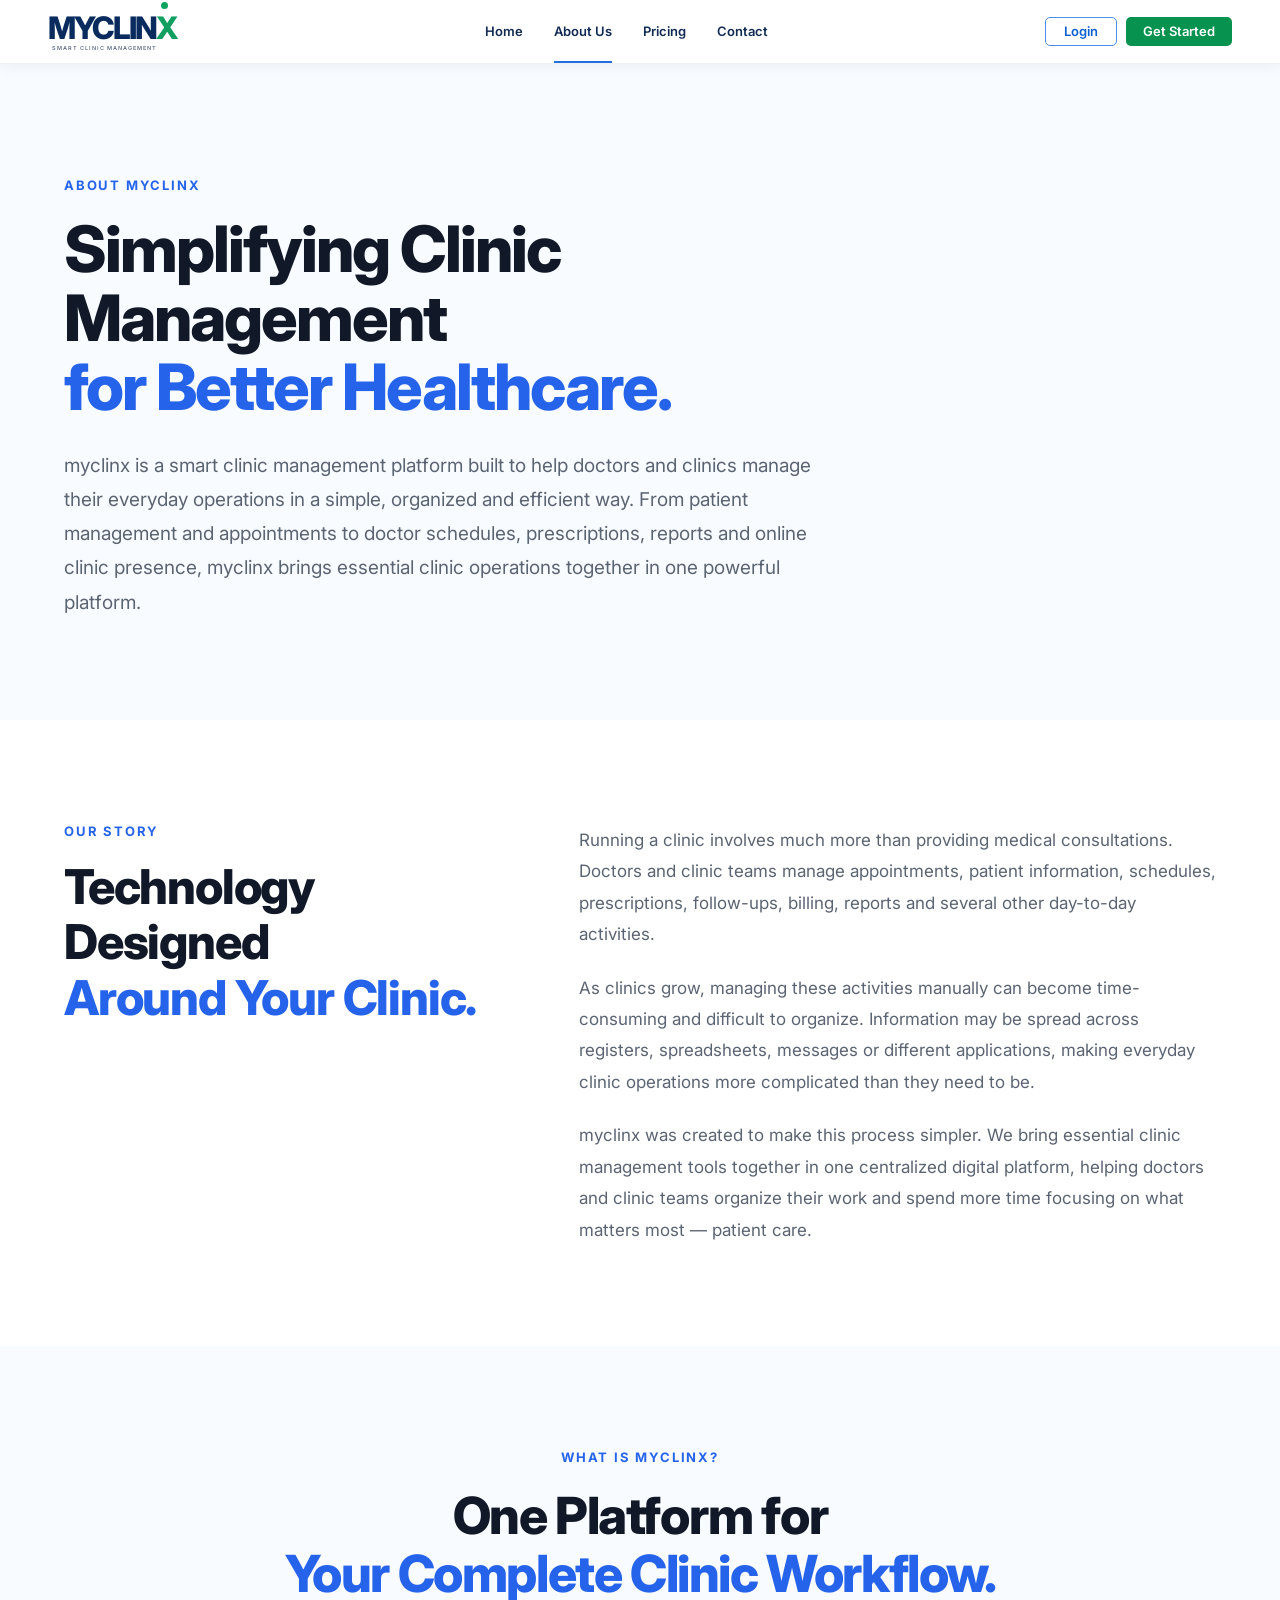
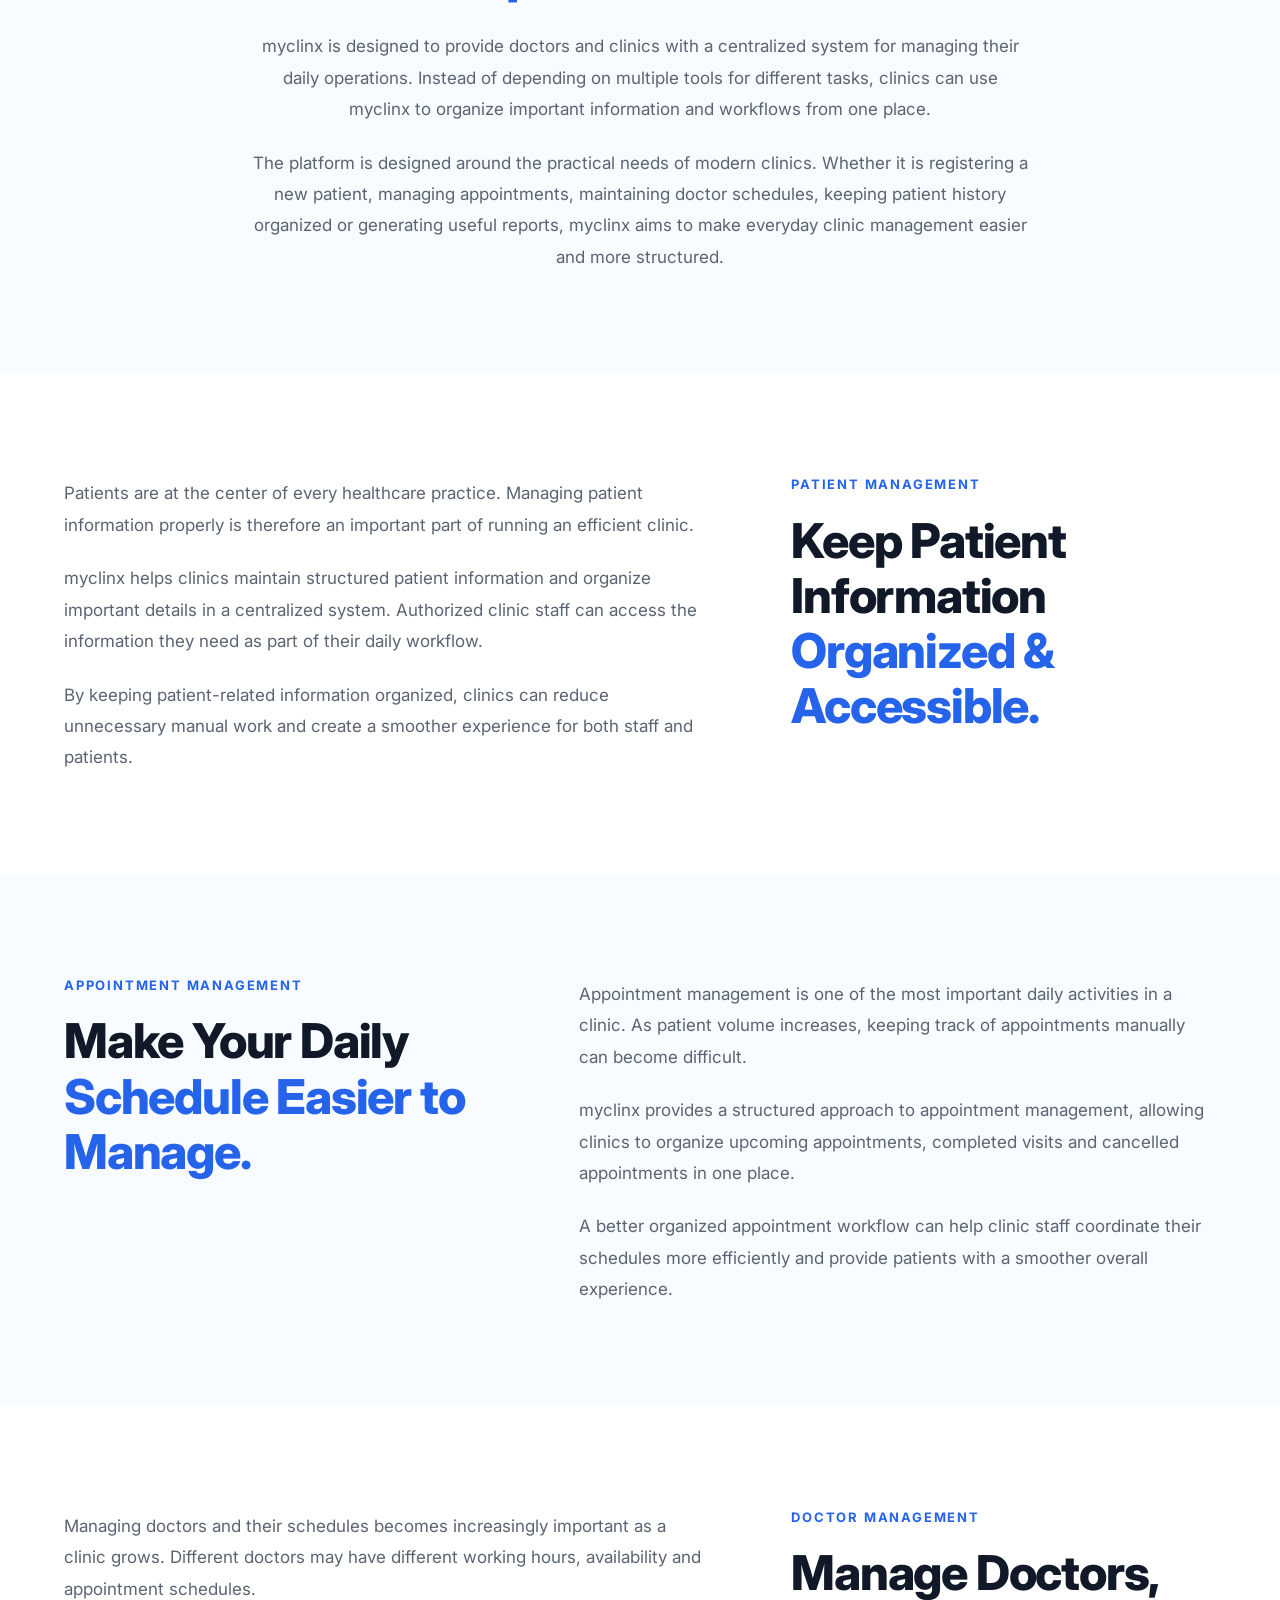
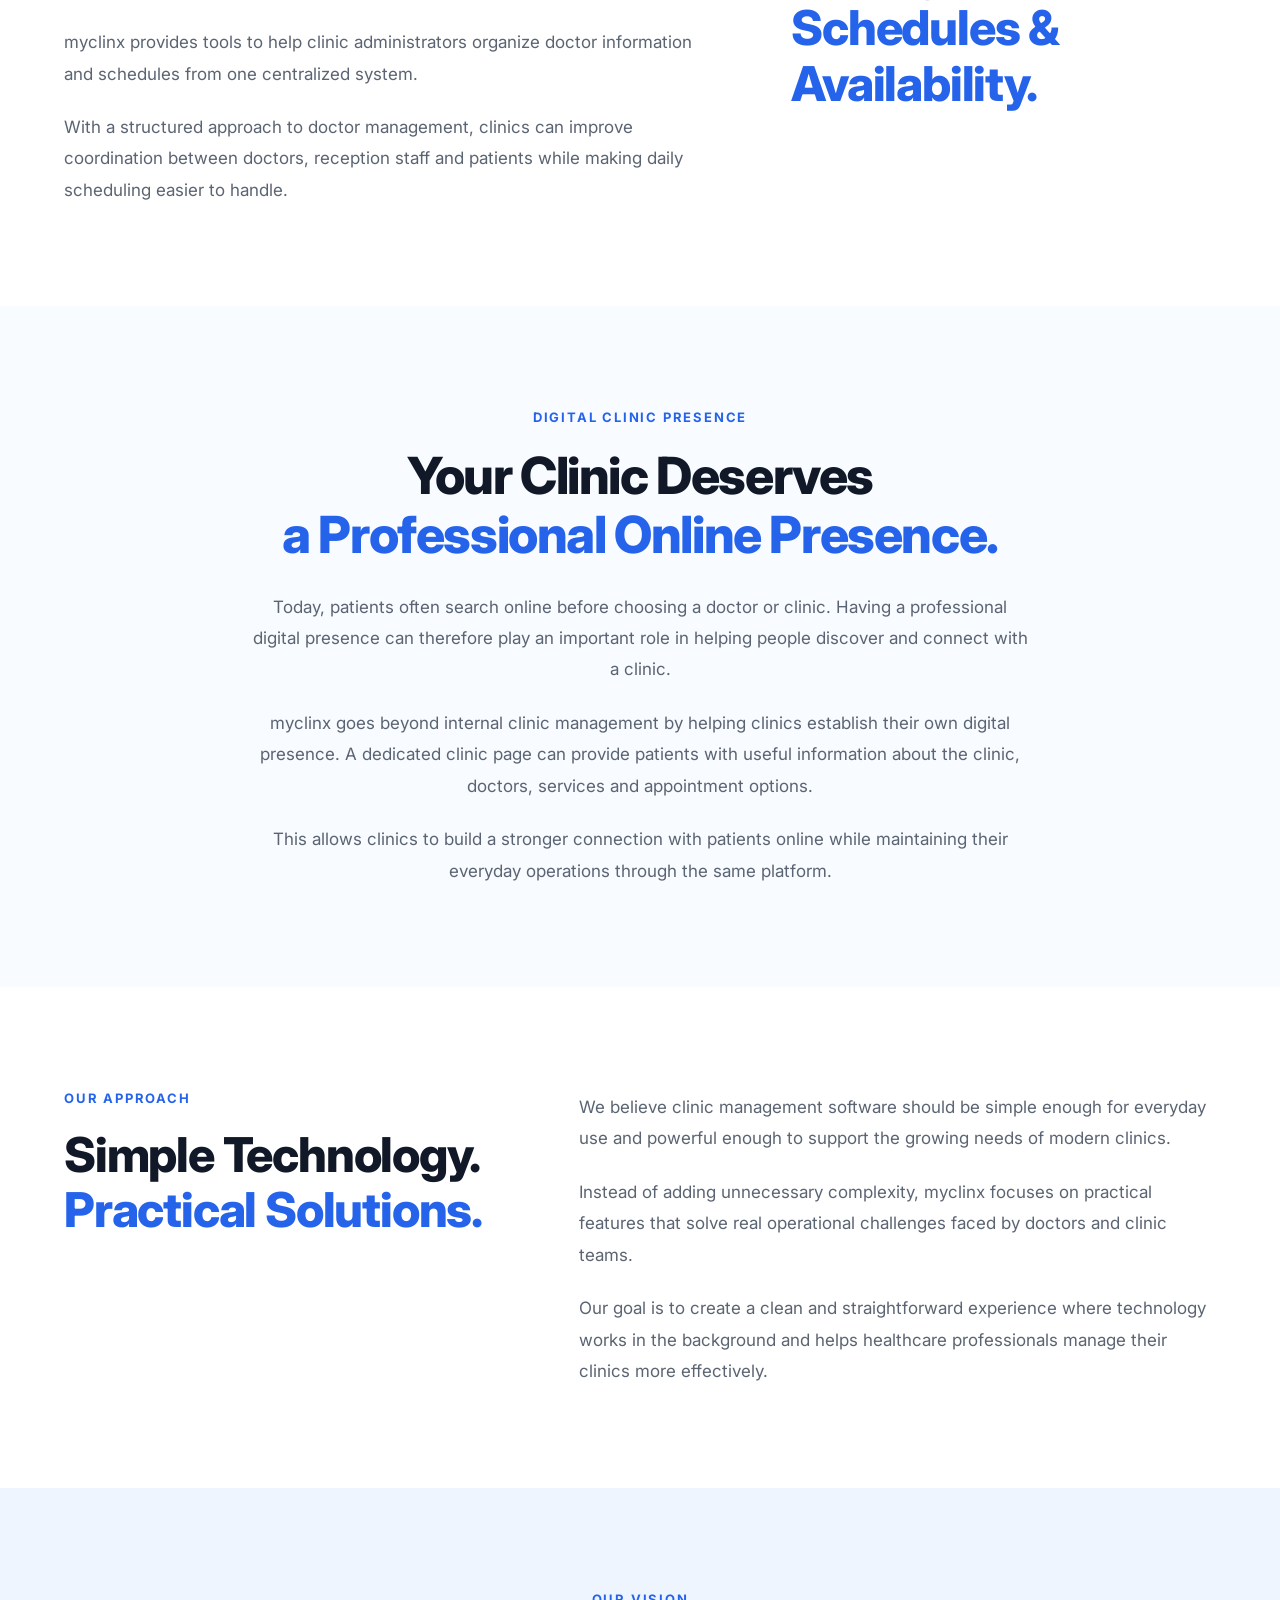
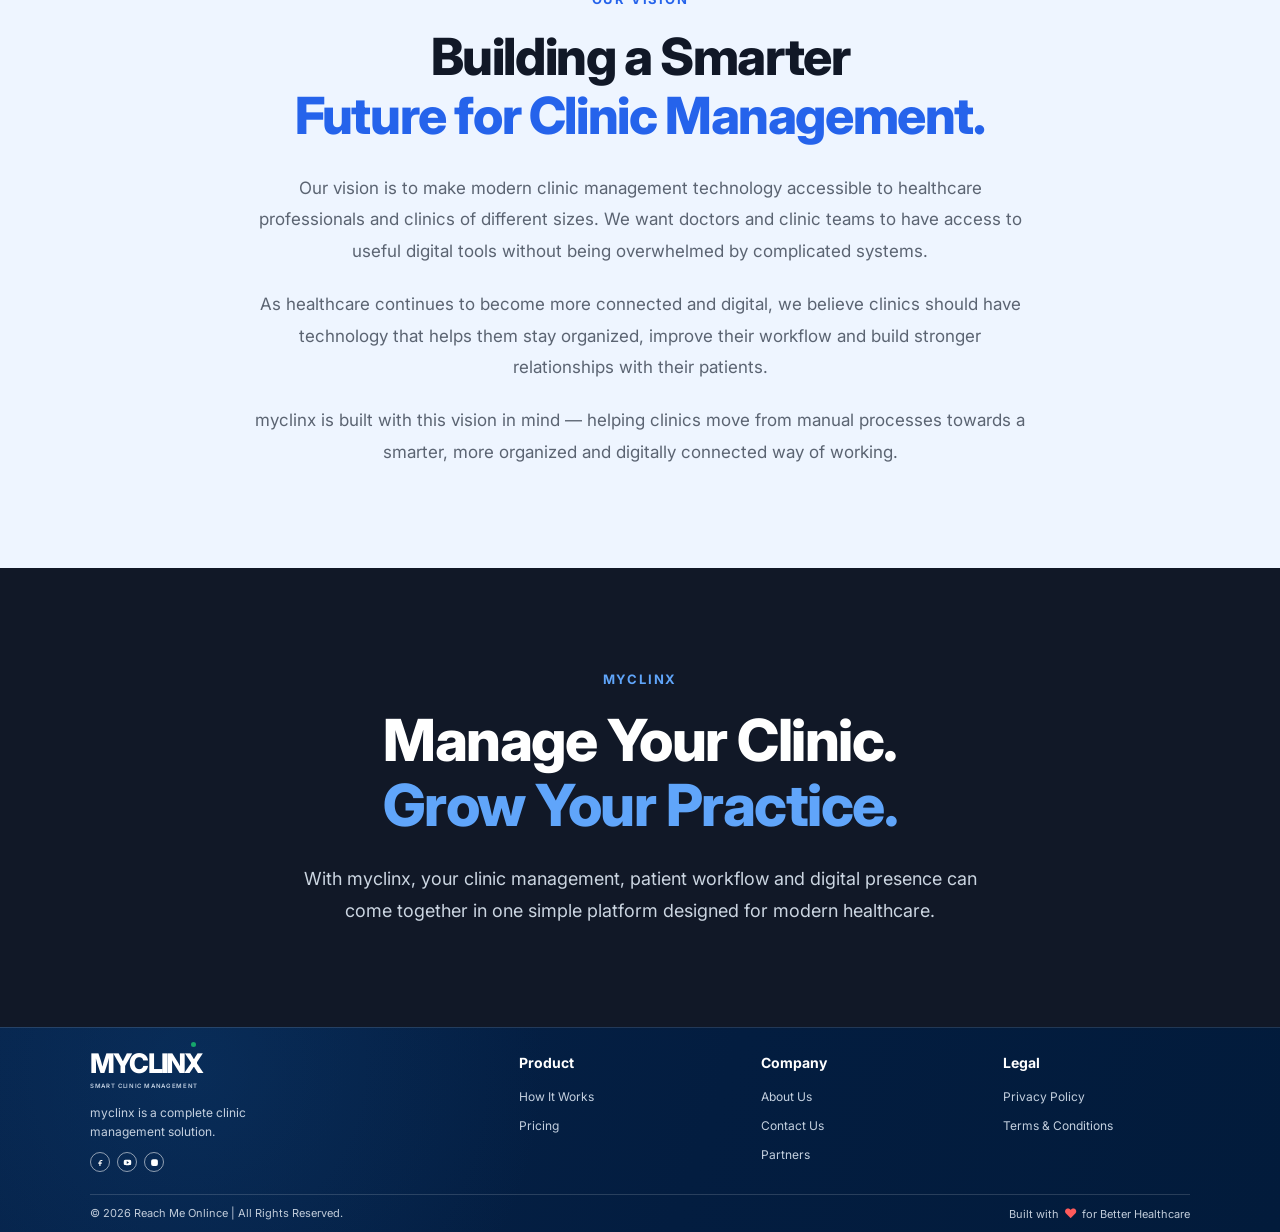
==== about.html @ 566465ab "Add files via upload" ====
<!DOCTYPE html>
<html lang="en">
<head>
  <meta charset="UTF-8">
  <meta name="viewport" content="width=device-width, initial-scale=1.0">
  <title>
    About - Clinic Management Software for Doctors & Clinics | myclinx
  </title>



  <meta name="description"
  content="myclinx is a smart clinic management software for doctors and clinics. Manage patients, appointments, doctors, prescriptions, billing, reports and daily clinic operations in one powerful platform.">

  <link rel="canonical" href="https://myclinx.in/">

  <meta name="robots" content="index, follow, max-image-preview:large">
  <link rel="preconnect" href="https://fonts.googleapis.com">
  <link rel="preconnect" href="https://fonts.gstatic.com" crossorigin>
  <link href="https://fonts.googleapis.com/css2?family=Inter:wght@400;500;600;700;800&display=swap" rel="stylesheet">
  <link rel="stylesheet" href="style.css">
</head>
<body>

<header class="myclinx-header">
  <div class="myclinx-container myclinx-nav">
    <a class="myclinx-logo" href="#">
      <div class="myclinx-logo-word">MYCLIN<span>X</span></div>
      <div class="myclinx-logo-sub">SMART CLINIC MANAGEMENT</div>
    </a>

    <button class="myclinx-menu" id="myclinxMenu" aria-label="Open menu">
      <span></span><span></span><span></span>
    </button>

    <nav class="myclinx-navigation" id="myclinxNavigation">
      <a href="index.html">Home</a>
      <a href="about.html" class="active">About Us</a>
      <a href="price.html">Pricing</a>
      <a href="contact.html">Contact</a>
    </nav>

    <div class="myclinx-nav-actions">
      <a class="myclinx-login" href="#">Login</a>
      <a class="myclinx-start" href="#">Get Started</a>
    </div>
  </div>
</header>

<main>

    <!-- =========================================
         ABOUT HERO
    ========================================= -->

    <section class="myclinx-about-hero">

        <div class="myclinx-about-container">

            <div class="myclinx-about-hero-content">

                <span class="myclinx-about-eyebrow">
                    ABOUT MYCLINX
                </span>

                <h1 class="myclinx-about-title">
                    Simplifying Clinic Management
                    <span>for Better Healthcare.</span>
                </h1>

                <p class="myclinx-about-lead">
                    myclinx is a smart clinic management platform built
                    to help doctors and clinics manage their everyday
                    operations in a simple, organized and efficient way.
                    From patient management and appointments to doctor
                    schedules, prescriptions, reports and online clinic
                    presence, myclinx brings essential clinic operations
                    together in one powerful platform.
                </p>

            </div>

        </div>

    </section>


    <!-- =========================================
         INTRODUCTION
    ========================================= -->

    <section class="myclinx-about-section">

        <div class="myclinx-about-container">

            <div class="myclinx-about-grid">

                <div class="myclinx-about-heading">

                    <span class="myclinx-about-eyebrow">
                        OUR STORY
                    </span>

                    <h2>
                        Technology Designed
                        <span>Around Your Clinic.</span>
                    </h2>

                </div>

                <div class="myclinx-about-content">

                    <p>
                        Running a clinic involves much more than providing
                        medical consultations. Doctors and clinic teams
                        manage appointments, patient information, schedules,
                        prescriptions, follow-ups, billing, reports and
                        several other day-to-day activities.
                    </p>

                    <p>
                        As clinics grow, managing these activities manually
                        can become time-consuming and difficult to organize.
                        Information may be spread across registers,
                        spreadsheets, messages or different applications,
                        making everyday clinic operations more complicated
                        than they need to be.
                    </p>

                    <p>
                        myclinx was created to make this process simpler.
                        We bring essential clinic management tools together
                        in one centralized digital platform, helping doctors
                        and clinic teams organize their work and spend more
                        time focusing on what matters most — patient care.
                    </p>

                </div>

            </div>

        </div>

    </section>


    <!-- =========================================
         WHAT IS MYCLINX
    ========================================= -->

    <section class="myclinx-about-section myclinx-about-light">

        <div class="myclinx-about-container">

            <div class="myclinx-about-centered">

                <span class="myclinx-about-eyebrow">
                    WHAT IS MYCLINX?
                </span>

                <h2>
                    One Platform for
                    <span>Your Complete Clinic Workflow.</span>
                </h2>

                <p>
                    myclinx is designed to provide doctors and clinics
                    with a centralized system for managing their daily
                    operations. Instead of depending on multiple tools
                    for different tasks, clinics can use myclinx to
                    organize important information and workflows from
                    one place.
                </p>

                <p>
                    The platform is designed around the practical needs
                    of modern clinics. Whether it is registering a new
                    patient, managing appointments, maintaining doctor
                    schedules, keeping patient history organized or
                    generating useful reports, myclinx aims to make
                    everyday clinic management easier and more structured.
                </p>

            </div>

        </div>

    </section>


    <!-- =========================================
         PATIENT MANAGEMENT
    ========================================= -->

    <section class="myclinx-about-section">

        <div class="myclinx-about-container">

            <div class="myclinx-about-grid myclinx-about-reverse">

                <div class="myclinx-about-heading">

                    <span class="myclinx-about-eyebrow">
                        PATIENT MANAGEMENT
                    </span>

                    <h2>
                        Keep Patient Information
                        <span>Organized &amp; Accessible.</span>
                    </h2>

                </div>

                <div class="myclinx-about-content">

                    <p>
                        Patients are at the center of every healthcare
                        practice. Managing patient information properly
                        is therefore an important part of running an
                        efficient clinic.
                    </p>

                    <p>
                        myclinx helps clinics maintain structured patient
                        information and organize important details in a
                        centralized system. Authorized clinic staff can
                        access the information they need as part of their
                        daily workflow.
                    </p>

                    <p>
                        By keeping patient-related information organized,
                        clinics can reduce unnecessary manual work and
                        create a smoother experience for both staff and
                        patients.
                    </p>

                </div>

            </div>

        </div>

    </section>


    <!-- =========================================
         APPOINTMENTS
    ========================================= -->

    <section class="myclinx-about-section myclinx-about-light">

        <div class="myclinx-about-container">

            <div class="myclinx-about-grid">

                <div class="myclinx-about-heading">

                    <span class="myclinx-about-eyebrow">
                        APPOINTMENT MANAGEMENT
                    </span>

                    <h2>
                        Make Your Daily
                        <span>Schedule Easier to Manage.</span>
                    </h2>

                </div>

                <div class="myclinx-about-content">

                    <p>
                        Appointment management is one of the most important
                        daily activities in a clinic. As patient volume
                        increases, keeping track of appointments manually
                        can become difficult.
                    </p>

                    <p>
                        myclinx provides a structured approach to appointment
                        management, allowing clinics to organize upcoming
                        appointments, completed visits and cancelled
                        appointments in one place.
                    </p>

                    <p>
                        A better organized appointment workflow can help
                        clinic staff coordinate their schedules more
                        efficiently and provide patients with a smoother
                        overall experience.
                    </p>

                </div>

            </div>

        </div>

    </section>


    <!-- =========================================
         DOCTOR MANAGEMENT
    ========================================= -->

    <section class="myclinx-about-section">

        <div class="myclinx-about-container">

            <div class="myclinx-about-grid myclinx-about-reverse">

                <div class="myclinx-about-heading">

                    <span class="myclinx-about-eyebrow">
                        DOCTOR MANAGEMENT
                    </span>

                    <h2>
                        Manage Doctors,
                        <span>Schedules &amp; Availability.</span>
                    </h2>

                </div>

                <div class="myclinx-about-content">

                    <p>
                        Managing doctors and their schedules becomes
                        increasingly important as a clinic grows. Different
                        doctors may have different working hours,
                        availability and appointment schedules.
                    </p>

                    <p>
                        myclinx provides tools to help clinic administrators
                        organize doctor information and schedules from one
                        centralized system.
                    </p>

                    <p>
                        With a structured approach to doctor management,
                        clinics can improve coordination between doctors,
                        reception staff and patients while making daily
                        scheduling easier to handle.
                    </p>

                </div>

            </div>

        </div>

    </section>


    <!-- =========================================
         DIGITAL PRESENCE
    ========================================= -->

    <section class="myclinx-about-section myclinx-about-light">

        <div class="myclinx-about-container">

            <div class="myclinx-about-centered">

                <span class="myclinx-about-eyebrow">
                    DIGITAL CLINIC PRESENCE
                </span>

                <h2>
                    Your Clinic Deserves
                    <span>a Professional Online Presence.</span>
                </h2>

                <p>
                    Today, patients often search online before choosing
                    a doctor or clinic. Having a professional digital
                    presence can therefore play an important role in
                    helping people discover and connect with a clinic.
                </p>

                <p>
                    myclinx goes beyond internal clinic management by
                    helping clinics establish their own digital presence.
                    A dedicated clinic page can provide patients with
                    useful information about the clinic, doctors,
                    services and appointment options.
                </p>

                <p>
                    This allows clinics to build a stronger connection
                    with patients online while maintaining their
                    everyday operations through the same platform.
                </p>

            </div>

        </div>

    </section>


    <!-- =========================================
         OUR APPROACH
    ========================================= -->

    <section class="myclinx-about-section">

        <div class="myclinx-about-container">

            <div class="myclinx-about-grid">

                <div class="myclinx-about-heading">

                    <span class="myclinx-about-eyebrow">
                        OUR APPROACH
                    </span>

                    <h2>
                        Simple Technology.
                        <span>Practical Solutions.</span>
                    </h2>

                </div>

                <div class="myclinx-about-content">

                    <p>
                        We believe clinic management software should be
                        simple enough for everyday use and powerful enough
                        to support the growing needs of modern clinics.
                    </p>

                    <p>
                        Instead of adding unnecessary complexity, myclinx
                        focuses on practical features that solve real
                        operational challenges faced by doctors and clinic
                        teams.
                    </p>

                    <p>
                        Our goal is to create a clean and straightforward
                        experience where technology works in the background
                        and helps healthcare professionals manage their
                        clinics more effectively.
                    </p>

                </div>

            </div>

        </div>

    </section>


    <!-- =========================================
         OUR VISION
    ========================================= -->

    <section class="myclinx-about-section myclinx-about-vision">

        <div class="myclinx-about-container">

            <div class="myclinx-about-centered">

                <span class="myclinx-about-eyebrow">
                    OUR VISION
                </span>

                <h2>
                    Building a Smarter
                    <span>Future for Clinic Management.</span>
                </h2>

                <p>
                    Our vision is to make modern clinic management
                    technology accessible to healthcare professionals
                    and clinics of different sizes. We want doctors
                    and clinic teams to have access to useful digital
                    tools without being overwhelmed by complicated
                    systems.
                </p>

                <p>
                    As healthcare continues to become more connected
                    and digital, we believe clinics should have technology
                    that helps them stay organized, improve their workflow
                    and build stronger relationships with their patients.
                </p>

                <p>
                    myclinx is built with this vision in mind — helping
                    clinics move from manual processes towards a smarter,
                    more organized and digitally connected way of working.
                </p>

            </div>

        </div>

    </section>


    <!-- =========================================
         FINAL CTA
    ========================================= -->

    <section class="myclinx-about-cta">

        <div class="myclinx-about-container">

            <div class="myclinx-about-cta-content">

                <span class="myclinx-about-eyebrow">
                    MYCLINX
                </span>

                <h2>
                    Manage Your Clinic.
                    <span>Grow Your Practice.</span>
                </h2>

                <p>
                    With myclinx, your clinic management, patient workflow
                    and digital presence can come together in one simple
                    platform designed for modern healthcare.
                </p>

            </div>

        </div>

    </section>



<!-- footer section start -->

<!-- =========================================
     myclinx FOOTER
========================================= -->

<footer class="myclinx-footer">

    <div class="myclinx-footer-container">

        <!-- TOP FOOTER -->
        <div class="myclinx-footer-top">

            <!-- BRAND -->
            <div class="myclinx-footer-brand">

                <a href="#" class="myclinx-footer-logo">
                    <span class="myclinx-logo-main">
                        MYCLIN<span>X</span>
                    </span>
                    <small>SMART CLINIC MANAGEMENT</small>
                </a>

                <p>
                    myclinx is a complete clinic management
                    solution.
                </p>

                <!-- SOCIAL -->
                <div class="myclinx-social">

                    <a href="#" aria-label="Facebook">
                        <svg viewBox="0 0 24 24">
                            <path d="M14 8h3V5h-3c-3 0-5 2-5 5v2H6v3h3v6h3v-6h3l1-3h-4v-2c0-1 .5-2 2-2Z"/>
                        </svg>
                    </a>

                  

                   
                    <a href="#" aria-label="YouTube">
                        <svg viewBox="0 0 24 24">
                            <path d="M21.58 7.19a2.74 2.74 0 0 0-1.93-1.94C17.95 4.8 12 4.8 12 4.8s-5.95 0-7.65.45a2.74 2.74 0 0 0-1.93 1.94C2 8.9 2 12 2 12s0 3.1.42 4.81a2.74 2.74 0 0 0 1.93 1.94c1.7.45 7.65.45 7.65.45s5.95 0 7.65-.45a2.74 2.74 0 0 0 1.93-1.94C22 15.1 22 12 22 12s0-3.1-.42-4.81ZM10 15.8V8.2l6 3.8-6 3.8Z"/>
                        </svg>
                    </a>

                    <a href="#" aria-label="Instagram">
                        <svg viewBox="0 0 24 24">
                            <rect x="3" y="3" width="18" height="18" rx="5"/>
                            <circle cx="12" cy="12" r="4"/>
                            <circle cx="17.5" cy="6.5" r="1"/>
                        </svg>
                    </a>

                </div>

            </div>


            <!-- PRODUCT -->
            <div class="myclinx-footer-column">

                <h3>Product</h3>

                <ul>
                    <li>
                        <a href="#how-it-works">How It Works</a>
                    </li>


                    <li>
                        <a href="#pricing">Pricing</a>
                    </li>

                    
                </ul>

            </div>


            <!-- COMPANY -->
            <div class="myclinx-footer-column">

                <h3>Company</h3>

                <ul>
                    <li>
                        <a href="#">About Us</a>
                    </li>

                    <li>
                        <a href="#">Contact Us</a>
                    </li>

                    <li>
                        <a href="#">Partners</a>
                    </li>
                </ul>

            </div>


            <!-- LEGAL -->
            <div class="myclinx-footer-column">

                <h3>Legal</h3>

                <ul>
                    <li>
                        <a href="#">Privacy Policy</a>
                    </li>

                    <li>
                        <a href="#">Terms &amp; Conditions</a>
                    </li>
                </ul>

            </div>

        </div>


        <!-- BOTTOM FOOTER -->
        <div class="myclinx-footer-bottom">

            <p>
                © <span id="myclinxYear"></span> Reach Me Onlince | All Rights Reserved.
            </p>

            <p class="myclinx-made-with">
                Built with
                <span>♥</span>
                for Better Healthcare
            </p>

        </div>

    </div>

</footer>

<!-- footer section end -->
</main>

<script src="script.js"></script>
</body>
</html>
---- style.css ----
*{
    margin:0;
    padding:0;
    box-sizing:border-box
}
 :root{
    --navy:#092552;
    --blue:#0c63df;
    --green:#0b9c58;
    --text:#0b2854;
    --muted:#687792;
    --border:#e8edf4
}
 html{
    scroll-behavior:smooth
}
 body{
    font-family:Inter,Arial,sans-serif;
    color:var(--text);
    background:#fff;
    overflow-x:hidden
}
 a{
    text-decoration:none;
    color:inherit
}
 button{
    font:inherit
}
 .myclinx-container{
    width:min(1340px,calc(100% - 96px));
    margin:auto
}
/* Header */
.myclinx-header {
    height: 64px;
    border-bottom: 1px solid #edf1f6;
    background: rgba(255, 255, 255, 0.97);

    position: fixed;
    top: 0;
    left: 0;
    width: 100%;

    z-index: 9999;

    box-shadow: 0 2px 15px rgba(9, 38, 83, 0.06);

    backdrop-filter: blur(10px);
}

 .myclinx-nav{
    height:100%;
    display:flex;
    align-items:center
}
 .myclinx-logo{
    width:160px;
    line-height:1
}
 .myclinx-logo-word{
    font-size:31px;
    font-weight:800;
    letter-spacing:-2px;
    color:#092b5e
}
 .myclinx-logo-word span{
    color:#109f60;
    position:relative
}
 .myclinx-logo-word span:before{
    content:"";
    position:absolute;
    width:7px;
    height:7px;
    border-radius:50%;
    background:#10a360;
    top:-7px;
    left:5px
}
 .myclinx-logo-sub{
    font-size:5.5px;
    letter-spacing:1px;
    font-weight:600;
    margin:3px 0 0 4px;
    color:#65728a
}
 .myclinx-navigation{
    display:flex;
    align-items:center;
    justify-content:center;
    gap:31px;
    flex:1;
    height:100%
}
 .myclinx-navigation a{
    font-size:13px;
    font-weight:600;
    color:#112b52;
    height:100%;
    display:flex;
    align-items:center;
    position:relative
}
 .myclinx-navigation a.active:after{
    content:"";
    position:absolute;
    left:0;
    right:0;
    bottom:0;
    height:2px;
    background:#246fe0
}
 .myclinx-nav-actions{
    display:flex;
    align-items:center;
    gap:9px
}
 .myclinx-login,.myclinx-start{
    height:29px;
    padding:0 18px;
    border-radius:5px;
    display:flex;
    align-items:center;
    justify-content:center;
    font-size:13px;
    font-weight:600
}
 .myclinx-login{
    border:1px solid #4a8ee8;
    color:#0c5fcf;
    background:#fff
}
 .myclinx-start{
    background:#07934f;
    color:#fff;
    padding:0 17px
}
 .myclinx-menu{
    display:none
}




/*hero section new main*/
/* =========================================================
   myclinx HERO MAIN
========================================================= */

.myclinx-heromain {
    width: 100%;
    padding: 35px 0 28px;

    background:
        radial-gradient(
            circle at 67% 45%,
            rgba(225, 239, 255, .75),
            transparent 34%
        ),
        radial-gradient(
            circle at 92% 50%,
            rgba(215, 247, 233, .8),
            transparent 30%
        ),
        linear-gradient(
            135deg,
            #fbfdff 0%,
            #ffffff 60%,
            #f8fffb 100%
        );

    overflow: hidden;
}


/* =========================================================
   CONTAINER
========================================================= */

.myclinx-heromain-container {
    width: min(1180px, calc(100% - 70px));

    min-height: 570px;

    margin: 0 auto;

    display: grid;

    grid-template-columns: 42% 58%;

    align-items: center;
}


/* =========================================================
   LEFT CONTENT
========================================================= */

.myclinx-heromain-content {
    position: relative;
    z-index: 5;

    padding: 20px 0 20px 5px;
}


/* Badge */

.myclinx-heromain-badge {
    width: fit-content;

    display: flex;
    align-items: center;

    gap: 7px;

    padding: 6px 11px;

    border-radius: 30px;

    background: rgba(255,255,255,.8);

    color: #183758;

    font-size: 11px;
    font-weight: 600;

    box-shadow:
        0 4px 15px rgba(20,55,90,.05);
}

.myclinx-heromain-badge-icon {
    width: 19px;
    height: 19px;

    display: grid;
    place-items: center;

    border-radius: 50%;

    background: #e3f7ed;

    color: #079755;

    font-size: 11px;
}


/* Heading */

.myclinx-heromain-title {
    max-width: 560px;

    margin: 20px 0 0;

    color: #092653;

    font-size: clamp(38px, 4vw, 55px);

    line-height: 1.08;

    letter-spacing: -2px;

    font-weight: 800;
}

.myclinx-heromain-title strong {
    display: inline-block;

    color: #079957;

    position: relative;
}

.myclinx-heromain-title strong::after {
    content: "";

    position: absolute;

    left: 0;
    right: 28%;

    bottom: -8px;

    height: 4px;

    border-radius: 50%;

    background: #0a9e5b;

    transform: rotate(-2deg);
}


/* Description */

.myclinx-heromain-description {
    max-width: 470px;

    margin: 22px 0 0;

    color: #5d708b;

    font-size: 15px;

    line-height: 1.65;
}

.myclinx-heromain-description b {
    color: #233b5d;
}


/* =========================================================
   FEATURES
========================================================= */

.myclinx-heromain-features {
    max-width: 475px;

    display: grid;

    gap: 9px;

    margin-top: 20px;
}

.myclinx-heromain-feature {

    display: flex;

    align-items: center;

    gap: 14px;

    padding: 11px 14px;

    border-radius: 11px;

    background: rgba(255,255,255,.85);

    border: 1px solid rgba(225,233,242,.75);

    box-shadow:
        0 6px 18px rgba(25,65,105,.045);
}

.myclinx-heromain-feature-icon {

    width: 43px;
    height: 43px;

    min-width: 43px;

    display: grid;
    place-items: center;

    border-radius: 9px;

    color: #fff;

    font-size: 24px;
    font-weight: 500;
}

.myclinx-heromain-feature-icon.blue {
    background: #0870ed;
}

.myclinx-heromain-feature-icon.green {
    background: #079b59;
}

.myclinx-heromain-feature h3 {

    margin: 0;

    color: #102d55;

    font-size: 14px;

    line-height: 1.25;
}

.myclinx-heromain-feature p {

    max-width: 320px;

    margin: 4px 0 0;

    color: #687992;

    font-size: 11px;

    line-height: 1.45;
}


/* =========================================================
   ACTIONS
========================================================= */

.myclinx-heromain-actions {

    display: flex;

    gap: 12px;

    margin-top: 22px;
}

.myclinx-heromain-btn {

    height: 43px;

    padding: 0 22px;

    display: inline-flex;

    align-items: center;
    justify-content: center;

    gap: 13px;

    border-radius: 7px;

    font-size: 13px;

    font-weight: 700;

    text-decoration: none;

    transition: .25s ease;
}

.myclinx-heromain-btn.primary {

    background: #0969e6;

    color: #fff;

    box-shadow:
        0 8px 20px rgba(9,105,230,.20);
}

.myclinx-heromain-btn.secondary {

    background: #fff;

    color: #0969e6;

    border: 1px solid #7daeff;
}

.myclinx-heromain-btn:hover {

    transform: translateY(-2px);
}

.myclinx-heromain-btn.primary:hover {
    background: #075bc9;
}

.myclinx-heromain-btn.secondary:hover {
    background: #f3f8ff;
}

.myclinx-heromain-btn span {
    font-size: 18px;
}

.myclinx-heromain-btn .play {
    font-size: 18px;
}


/* =========================================================
   TRUST
========================================================= */

.myclinx-heromain-trust {

    display: flex;

    align-items: center;

    gap: 11px;

    margin-top: 18px;
}

.myclinx-heromain-avatars {

    display: flex;
}

.myclinx-heromain-avatars span {

    width: 28px;
    height: 28px;

    display: grid;
    place-items: center;

    margin-left: -4px;

    border: 2px solid #fff;

    border-radius: 50%;

    background: #dceaff;

    color: #315780;

    font-size: 7px;
    font-weight: 700;
}

.myclinx-heromain-avatars span:nth-child(2) {
    background: #dcefe7;
}

.myclinx-heromain-avatars span:nth-child(3) {
    background: #f8e4d5;
}

.myclinx-heromain-trust p {

    margin: 0;

    color: #667890;

    font-size: 10px;
}

.myclinx-heromain-trust b {
    color: #079755;
}


/* =========================================================
   VISUAL
========================================================= */

.myclinx-heromain-visual {

    min-width: 0;

    height: 550px;

    position: relative;

    display: flex;

    align-items: center;

    justify-content: center;
}


/* Glow */

.myclinx-heromain-glow {

    position: absolute;

    width: 470px;
    height: 470px;

    border-radius: 50%;

    background:
        radial-gradient(
            circle,
            rgba(219,236,255,.95),
            rgba(231,247,238,.4) 55%,
            transparent 70%
        );
}


/* =========================================================
   DASHBOARD
========================================================= */

.myclinx-heromain-dashboard {

    position: absolute;

    left: 4%;

    top: 125px;

    width: 455px;
    height: 265px;

    display: grid;

    grid-template-columns: 68px 1fr;

    overflow: hidden;

    border-radius: 13px;

    background: #fff;

    border: 1px solid #e2e9f1;

    box-shadow:
        0 20px 45px rgba(16,55,95,.16);

    transform:
        rotate(-1deg);

    z-index: 3;
}


/* Dashboard sidebar */

.myclinx-heromain-dashboard-side {

    padding: 10px 6px;

    background:
        linear-gradient(
            180deg,
            #102f53,
            #071f3b
        );
}

.myclinx-heromain-dashboard-logo {

    margin: 0 4px 11px;

    color: #fff;

    font-size: 16px;

    font-weight: 800;
}

.myclinx-heromain-dashboard-menu {

    display: flex;

    flex-direction: column;

    gap: 3px;
}

.myclinx-heromain-dashboard-menu a {

    height: 21px;

    display: flex;

    align-items: center;

    gap: 4px;

    padding: 0 4px;

    border-radius: 3px;

    color: #bdc9d8;

    font-size: 5px;

    text-decoration: none;
}

.myclinx-heromain-dashboard-menu a.active {

    background: #0868e5;

    color: #fff;
}


/* Dashboard main */

.myclinx-heromain-dashboard-main {

    min-width: 0;

    padding: 8px;

    background: #fff;
}

.myclinx-heromain-dashboard-top {

    height: 24px;

    display: flex;

    align-items: center;

    justify-content: space-between;
}

.myclinx-heromain-dashboard-search {

    width: 150px;

    height: 17px;

    display: flex;

    align-items: center;

    padding: 0 7px;

    border-radius: 4px;

    background: #f0f4f8;

    color: #9aa7b8;

    font-size: 4px;
}

.myclinx-heromain-dashboard-user {

    display: flex;

    align-items: center;

    gap: 5px;

    color: #8492a5;

    font-size: 6px;
}

.myclinx-heromain-dashboard-user i {

    width: 17px;
    height: 17px;

    display: grid;
    place-items: center;

    border-radius: 50%;

    background: #e4effe;

    color: #166ce0;

    font-size: 5px;

    font-style: normal;
}


/* Stats */

.myclinx-heromain-dashboard-stats {

    display: grid;

    grid-template-columns: repeat(4,1fr);

    gap: 4px;

    margin-top: 7px;
}

.myclinx-heromain-dashboard-stats > div {

    padding: 6px;

    border: 1px solid #e8edf3;

    border-radius: 5px;
}

.myclinx-heromain-dashboard-stats small {

    display: block;

    color: #7d8ba0;

    font-size: 4px;
}

.myclinx-heromain-dashboard-stats strong {

    display: block;

    margin-top: 3px;

    color: #143158;

    font-size: 10px;
}

.myclinx-heromain-dashboard-stats em {

    display: block;

    margin-top: 3px;

    color: #11945a;

    font-size: 3.5px;

    font-style: normal;
}


/* Appointment */

.myclinx-heromain-dashboard-appointment {

    width: 61%;

    margin-top: 6px;

    border: 1px solid #e8edf3;

    border-radius: 5px;

    overflow: hidden;
}

.myclinx-heromain-panel-title {

    padding: 6px;

    color: #183455;

    font-size: 5px;

    font-weight: 700;
}

.myclinx-heromain-appointment-row {

    min-height: 26px;

    display: grid;

    grid-template-columns: 52px 1fr 1fr 47px;

    align-items: center;

    padding: 0 6px;

    border-top: 1px solid #f0f3f6;

    color: #8592a4;

    font-size: 3.5px;
}

.myclinx-heromain-appointment-row b {

    color: #243c5c;

    font-size: 4px;
}

.myclinx-heromain-appointment-row i {

    padding: 3px 4px;

    border-radius: 20px;

    background: #e4f7ed;

    color: #14945a;

    text-align: center;

    font-style: normal;
}

.myclinx-heromain-appointment-row i.waiting {

    background: #fff0d7;

    color: #d88816;
}


/* Chart */

.myclinx-heromain-dashboard-chart {

    position: absolute;

    right: 8px;

    bottom: 9px;

    width: 35%;

    height: 123px;

    border: 1px solid #e8edf3;

    border-radius: 5px;

    background: #fff;
}

.myclinx-heromain-dashboard-chart svg {

    width: 100%;

    height: 83px;

    padding: 4px 5px;
}


/* =========================================================
   DASHBOARD LABEL
========================================================= */

.myclinx-heromain-label {

    position: absolute;

    color: #0869e4;

    font-size: 14px;

    font-weight: 600;

    font-style: italic;

    z-index: 8;
}

.dashboard-label {

    left: 10%;

    top: 75px;

    transform: rotate(-4deg);
}

.dashboard-label b {

    display: block;

    margin-left: 60px;

    font-size: 28px;

    font-weight: 400;

    transform: rotate(-25deg);
}


/* =========================================================
   PHONE
========================================================= */

.myclinx-heromain-phone {

    position: absolute;

    right: 2%;

    top: 62px;

    width: 185px;

    height: 385px;

    padding: 7px;

    border-radius: 30px;

    background:
        linear-gradient(
            135deg,
            #d5d9df,
            #7d848c 48%,
            #e7e9eb
        );

    box-shadow:
        0 20px 45px rgba(30,60,90,.23);

    transform:
        rotate(4deg);

    z-index: 6;
}

.myclinx-heromain-phone::before {

    content: "";

    position: absolute;

    inset: 3px;

    border-radius: 27px;

    border: 2px solid #3b4148;

    pointer-events: none;
}

.myclinx-heromain-phone-notch {

    position: absolute;

    top: 11px;
    left: 50%;

    width: 75px;
    height: 19px;

    transform: translateX(-50%);

    border-radius: 15px;

    background: #090d12;

    z-index: 5;
}

.myclinx-heromain-phone-screen {

    width: 100%;
    height: 100%;

    overflow: hidden;

    border-radius: 24px;

    background: #fff;
}


/* Phone header */

.myclinx-heromain-phone-header {

    height: 45px;

    display: flex;

    align-items: center;

    gap: 6px;

    padding: 15px 10px 0;

    color: #17345a;

    font-size: 8px;
}

.myclinx-heromain-clinic-logo {

    width: 19px;
    height: 19px;

    display: grid;
    place-items: center;

    border-radius: 5px;

    background: #126ee4;

    color: #fff;

    font-size: 12px;
}

.myclinx-heromain-phone-header strong {

    flex: 1;

    font-size: 9px;
}

.myclinx-heromain-phone-header > span {

    font-size: 13px;
}


/* Phone hero */

.myclinx-heromain-phone-hero {

    position: relative;

    height: 260px;

    padding: 20px 13px 0;

    overflow: hidden;

    background:
        linear-gradient(
            135deg,
            #eaf5ff,
            #fff
        );
}

.myclinx-heromain-phone-hero h2 {

    margin: 0;

    color: #102f55;

    font-size: 22px;

    line-height: 1.05;

    letter-spacing: -.7px;
}

.myclinx-heromain-phone-hero h2 span {

    color: #079a58;
}

.myclinx-heromain-phone-hero p {

    margin-top: 12px;

    color: #526781;

    font-size: 7px;

    line-height: 1.55;
}

.myclinx-heromain-phone-hero > a {

    display: inline-flex;

    padding: 8px 12px;

    margin-top: 10px;

    border-radius: 5px;

    background: #079c59;

    color: #fff;

    font-size: 7px;

    font-weight: 700;

    text-decoration: none;
}


/* =========================================================
   SIMPLE DOCTOR ILLUSTRATION
========================================================= */

.myclinx-heromain-doctors {

    position: absolute;

    right: -4px;

    bottom: -12px;

    width: 150px;

    height: 165px;
}

.myclinx-heromain-doctor {

    position: absolute;

    bottom: 0;
}

.myclinx-heromain-doctor.male {

    left: 18px;

    width: 73px;
    height: 140px;
}

.myclinx-heromain-doctor.female {

    right: 8px;

    width: 70px;
    height: 130px;
}


/* heads */

.myclinx-heromain-doctor .head {

    position: absolute;

    top: 12px;
    left: 20px;

    width: 38px;
    height: 46px;

    border-radius: 48%;

    background: #d99a76;

    z-index: 2;
}

.myclinx-heromain-doctor.female .head {

    background: #e0a17e;
}


/* hair */

.myclinx-heromain-doctor .hair {

    position: absolute;

    top: 6px;
    left: 16px;

    width: 45px;
    height: 25px;

    border-radius: 50% 50% 35% 35%;

    background: #182338;

    z-index: 3;
}

.myclinx-heromain-doctor.female .hair {

    left: 12px;

    width: 48px;
    height: 53px;

    border-radius: 50% 50% 45% 45%;

    background: #3a2825;
}


/* Body */

.myclinx-heromain-doctor .body {

    position: absolute;

    left: 5px;
    bottom: 0;

    width: 65px;
    height: 80px;

    border-radius: 35px 35px 0 0;

    background: #19486f;
}


/* Coat */

.myclinx-heromain-doctor .coat {

    position: absolute;

    left: 10px;
    bottom: 0;

    width: 55px;
    height: 75px;

    background: #fff;

    clip-path: polygon(
        20% 0,
        50% 20%,
        80% 0,
        100% 100%,
        0 100%
    );

    z-index: 3;
}


/* Female coat */

.myclinx-heromain-doctor.female .body {

    background: #2374c8;
}

.myclinx-heromain-doctor.female .coat {

    background: #fff;
}


/* =========================================================
   PHONE INFO
========================================================= */

.myclinx-heromain-phone-info {

    height: 42px;

    display: grid;

    grid-template-columns: repeat(3,1fr);

    border-top: 1px solid #edf1f5;

    border-bottom: 1px solid #edf1f5;
}

.myclinx-heromain-phone-info div {

    display: flex;

    flex-direction: column;

    align-items: center;

    justify-content: center;

    gap: 3px;

    color: #748299;
}

.myclinx-heromain-phone-info strong {

    color: #183a61;

    font-size: 11px;
}

.myclinx-heromain-phone-info span {

    font-size: 5px;
}


/* Phone nav */

.myclinx-heromain-phone-nav {

    height: 43px;

    display: grid;

    grid-template-columns: repeat(4,1fr);

    padding-top: 5px;
}

.myclinx-heromain-phone-nav div {

    display: flex;

    flex-direction: column;

    align-items: center;

    gap: 3px;

    color: #8b96a6;
}

.myclinx-heromain-phone-nav b {

    font-size: 12px;
}

.myclinx-heromain-phone-nav span {

    font-size: 5px;
}

.myclinx-heromain-phone-nav .active {

    color: #086ce4;
}


/* Phone label */

.myclinx-heromain-phone-label {

    position: absolute;

    right: 4%;

    top: 20px;

    z-index: 8;

    color: #079957;

    font-size: 14px;

    font-weight: 600;

    font-style: italic;

    transform: rotate(-4deg);
}

.myclinx-heromain-phone-label b {

    display: block;

    margin-left: 45px;

    font-size: 25px;

    font-weight: 400;

    transform: rotate(25deg);
}


/* =========================================================
   BENEFITS
========================================================= */

.myclinx-heromain-benefits {

    width: min(1180px, calc(100% - 70px));

    margin: -2px auto 0;

    min-height: 108px;

    padding: 18px 22px;

    display: grid;

    grid-template-columns: repeat(6,1fr);

    gap: 0;

    align-items: center;

    border: 1px solid #e1e9f2;

    border-radius: 17px;

    background: rgba(255,255,255,.92);

    box-shadow:
        0 12px 30px rgba(24,65,105,.08);

    position: relative;

    z-index: 20;
}

.myclinx-heromain-benefit {

    min-width: 0;

    display: flex;

    align-items: center;

    gap: 10px;

    padding: 0 13px;

    border-right: 1px solid #e5ebf2;
}

.myclinx-heromain-benefit:last-child {
    border-right: 0;
}

.myclinx-heromain-benefit-icon {

    width: 44px;
    height: 44px;

    min-width: 44px;

    display: grid;

    place-items: center;

    border-radius: 50%;

    font-size: 23px;

    font-weight: 500;
}

.myclinx-heromain-benefit-icon.blue {

    background: #eaf2ff;

    color: #096ce5;
}

.myclinx-heromain-benefit-icon.green {

    background: #e5f7ee;

    color: #079958;
}

.myclinx-heromain-benefit-icon.purple {

    background: #f0eaff;

    color: #7545dc;
}

.myclinx-heromain-benefit-icon.orange {

    background: #fff2df;

    color: #ed941c;
}

.myclinx-heromain-benefit h3 {

    margin: 0;

    color: #142f54;

    font-size: 12px;

    line-height: 1.25;
}

.myclinx-heromain-benefit p {

    margin: 5px 0 0;

    color: #748299;

    font-size: 8px;

    line-height: 1.45;
}


/* =========================================================
   TABLET
========================================================= */

@media (max-width: 1050px) {

    .myclinx-heromain-container {

        width: 94%;

        grid-template-columns: 43% 57%;
    }

    .myclinx-heromain-title {

        font-size: 42px;
    }

    .myclinx-heromain-dashboard {

        width: 400px;

        left: 0;
    }

    .myclinx-heromain-phone {

        width: 165px;

        height: 350px;

        right: -1%;
    }

    .myclinx-heromain-benefits {

        width: 94%;
    }

    .myclinx-heromain-benefit {

        padding: 0 8px;

        gap: 7px;
    }

    .myclinx-heromain-benefit-icon {

        width: 38px;
        height: 38px;

        min-width: 38px;
    }
}


/* =========================================================
   MOBILE
========================================================= */

@media (max-width: 700px) {

    .myclinx-heromain {

        padding: 32px 0 24px;
    }

    .myclinx-heromain-container {

        width: calc(100% - 28px);

        min-height: auto;

        display: flex;

        flex-direction: column;

        align-items: stretch;
    }


    /* Content */

    .myclinx-heromain-content {

        padding: 0;

        text-align: center;
    }

    .myclinx-heromain-badge {

        margin: 0 auto;

        font-size: 10px;
    }

    .myclinx-heromain-title {

        margin-top: 17px;

        max-width: 100%;

        font-size: 31px;

        line-height: 1.1;

        letter-spacing: -1.2px;
    }

    .myclinx-heromain-title strong {

        display: inline;
    }

    .myclinx-heromain-title strong::after {

        height: 3px;

        bottom: -6px;

        right: 25%;
    }

    .myclinx-heromain-description {

        max-width: 360px;

        margin: 17px auto 0;

        font-size: 12px;

        line-height: 1.6;
    }


    /* Features */

    .myclinx-heromain-features {

        max-width: 430px;

        margin: 18px auto 0;

        gap: 7px;

        text-align: left;
    }

    .myclinx-heromain-feature {

        padding: 9px 11px;

        gap: 10px;
    }

    .myclinx-heromain-feature-icon {

        width: 38px;
        height: 38px;

        min-width: 38px;

        font-size: 20px;
    }

    .myclinx-heromain-feature h3 {

        font-size: 12px;
    }

    .myclinx-heromain-feature p {

        font-size: 9px;
    }


    /* Buttons */

    .myclinx-heromain-actions {

        justify-content: center;

        margin-top: 17px;

        gap: 8px;
    }

    .myclinx-heromain-btn {

        height: 39px;

        padding: 0 17px;

        font-size: 11px;
    }


    /* Trust */

    .myclinx-heromain-trust {

        justify-content: center;

        margin-top: 14px;
    }

    .myclinx-heromain-trust p {

        font-size: 8px;
    }


    /* Visual */

    .myclinx-heromain-visual {

        width: 100%;

        height: 410px;

        margin-top: 22px;
    }

    .myclinx-heromain-glow {

        width: 340px;
        height: 340px;
    }


    /* Dashboard */

    .myclinx-heromain-dashboard {

        left: 2%;

        top: 95px;

        width: 285px;
        height: 170px;

        grid-template-columns: 43px 1fr;

        border-radius: 9px;

        transform: rotate(-2deg);
    }

    .myclinx-heromain-dashboard-side {

        padding: 7px 4px;
    }

    .myclinx-heromain-dashboard-logo {

        margin: 0 2px 6px;

        font-size: 10px;
    }

    .myclinx-heromain-dashboard-menu {

        gap: 1px;
    }

    .myclinx-heromain-dashboard-menu a {

        height: 14px;

        font-size: 3.3px;

        gap: 2px;

        padding: 0 2px;
    }

    .myclinx-heromain-dashboard-main {

        padding: 5px;
    }

    .myclinx-heromain-dashboard-top {

        height: 15px;
    }

    .myclinx-heromain-dashboard-search {

        width: 95px;

        height: 11px;

        font-size: 2.7px;
    }

    .myclinx-heromain-dashboard-user {

        font-size: 4px;
    }

    .myclinx-heromain-dashboard-user i {

        width: 11px;
        height: 11px;

        font-size: 3px;
    }

    .myclinx-heromain-dashboard-stats {

        gap: 2px;

        margin-top: 4px;
    }

    .myclinx-heromain-dashboard-stats > div {

        padding: 3px;

        border-radius: 3px;
    }

    .myclinx-heromain-dashboard-stats small {

        font-size: 2.5px;
    }

    .myclinx-heromain-dashboard-stats strong {

        font-size: 6px;

        margin-top: 2px;
    }

    .myclinx-heromain-dashboard-stats em {

        font-size: 2px;

        margin-top: 2px;
    }

    .myclinx-heromain-dashboard-appointment {

        margin-top: 3px;
    }

    .myclinx-heromain-panel-title {

        padding: 3px;

        font-size: 3px;
    }

    .myclinx-heromain-appointment-row {

        min-height: 16px;

        grid-template-columns: 32px 1fr 1fr 29px;

        padding: 0 3px;

        font-size: 2.3px;
    }

    .myclinx-heromain-appointment-row b {

        font-size: 2.6px;
    }

    .myclinx-heromain-appointment-row i {

        padding: 2px;

        font-size: 2.2px;
    }

    .myclinx-heromain-dashboard-chart {

        bottom: 5px;

        right: 5px;

        height: 75px;
    }

    .myclinx-heromain-dashboard-chart svg {

        height: 52px;
    }


    /* Labels */

    .myclinx-heromain-label {

        font-size: 10px;
    }

    .dashboard-label {

        left: 20%;

        top: 48px;
    }

    .dashboard-label b {

        margin-left: 35px;

        font-size: 20px;
    }


    /* Phone */

    .myclinx-heromain-phone {

        width: 137px;

        height: 285px;

        right: 3%;

        top: 35px;

        padding: 5px;

        border-radius: 22px;

        transform: rotate(4deg);
    }

    .myclinx-heromain-phone::before {

        border-radius: 19px;
    }

    .myclinx-heromain-phone-notch {

        top: 8px;

        width: 53px;
        height: 13px;
    }

    .myclinx-heromain-phone-screen {

        border-radius: 18px;
    }

    .myclinx-heromain-phone-header {

        height: 33px;

        padding: 10px 7px 0;

        gap: 4px;
    }

    .myclinx-heromain-clinic-logo {

        width: 14px;
        height: 14px;

        font-size: 8px;
    }

    .myclinx-heromain-phone-header strong {

        font-size: 6.5px;
    }

    .myclinx-heromain-phone-header > span {

        font-size: 9px;
    }

    .myclinx-heromain-phone-hero {

        height: 190px;

        padding: 14px 9px 0;
    }

    .myclinx-heromain-phone-hero h2 {

        font-size: 16px;
    }

    .myclinx-heromain-phone-hero p {

        margin-top: 7px;

        font-size: 5px;
    }

    .myclinx-heromain-phone-hero > a {

        margin-top: 6px;

        padding: 5px 7px;

        font-size: 5px;
    }

    .myclinx-heromain-doctors {

        width: 100px;

        height: 110px;

        right: -2px;
    }

    .myclinx-heromain-phone-info {

        height: 31px;
    }

    .myclinx-heromain-phone-info strong {

        font-size: 8px;
    }

    .myclinx-heromain-phone-info span {

        font-size: 3.5px;
    }

    .myclinx-heromain-phone-nav {

        height: 30px;

        padding-top: 3px;
    }

    .myclinx-heromain-phone-nav b {

        font-size: 8px;
    }

    .myclinx-heromain-phone-nav span {

        font-size: 3.5px;
    }

    .myclinx-heromain-phone-label {

        right: 3%;

        top: 2px;

        font-size: 10px;
    }

    .myclinx-heromain-phone-label b {

        margin-left: 25px;

        font-size: 18px;
    }


    /* Benefits */

    .myclinx-heromain-benefits {

        width: calc(100% - 28px);

        margin: 0 auto;

        min-height: auto;

        padding: 15px 10px;

        grid-template-columns: repeat(2,1fr);

        gap: 0;

        border-radius: 13px;
    }

    .myclinx-heromain-benefit {

        min-height: 66px;

        padding: 8px;

        border-right: 0;

        border-bottom: 1px solid #e7edf3;
    }

    .myclinx-heromain-benefit:nth-child(odd) {

        border-right: 1px solid #e7edf3;
    }

    .myclinx-heromain-benefit:nth-last-child(-n+2) {

        border-bottom: 0;
    }

    .myclinx-heromain-benefit-icon {

        width: 34px;
        height: 34px;

        min-width: 34px;

        font-size: 18px;
    }

    .myclinx-heromain-benefit h3 {

        font-size: 10px;
    }

    .myclinx-heromain-benefit p {

        margin-top: 3px;

        font-size: 7px;
    }

}


/* =========================================================
   SMALL MOBILE
========================================================= */

@media (max-width: 390px) {

    .myclinx-heromain-title {

        font-size: 27px;
    }

    .myclinx-heromain-description {

        font-size: 11px;
    }

    .myclinx-heromain-visual {

        height: 370px;
    }

    .myclinx-heromain-dashboard {

        width: 250px;

        height: 150px;
    }

    .myclinx-heromain-phone {

        width: 122px;

        height: 255px;
    }

    .myclinx-heromain-phone-hero {

        height: 168px;
    }

    .myclinx-heromain-benefit {

        gap: 6px;
    }

    .myclinx-heromain-benefit h3 {

        font-size: 9px;
    }

    .myclinx-heromain-benefit p {

        font-size: 6.5px;
    }

}





/*hero section new main end*/






/* Hero */
 .myclinx-hero{
    background:linear-gradient(112deg,#f7fbff 0%,#fff 62%);
    min-height:360px;
    padding:32px 0 22px
}
 .myclinx-hero-grid{
    display:grid;
    grid-template-columns:39% 61%;
    align-items:center
}
 .myclinx-hero-copy{
    padding-top:3px
}
 .myclinx-hero-copy h1{
    font-size:32px;
    line-height:1.12;
    letter-spacing:-1.2px;
    color:#0b2a58
}
 .myclinx-hero-copy h1 span{
    color:#0a9b57
}
 .myclinx-hero-text{
    font-size:13px;
    line-height:1.65;
    color:#53647e;
    margin-top:15px
}
 .myclinx-hero-buttons{
    display:flex;
    gap:12px;
    margin-top:20px
}
 .myclinx-btn{
    height:35px;
    border-radius:5px;
    padding:0 17px;
    display:inline-flex;
    align-items:center;
    justify-content:center;
    gap:20px;
    font-size:13px;
    font-weight:600
}
 .myclinx-btn-blue{
    background:#0964df;
    color:#fff;
    box-shadow:0 7px 15px rgba(9,100,223,.14)
}
 .myclinx-btn-blue span{
    font-size:18px;
    line-height:0
}
 .myclinx-btn-white{
    border:1px solid #0a9b57;
    color:#078b4e;
    background:#fff;
    gap:24px
}
 .myclinx-trust-row{
    display:flex;
    align-items:center;
    gap:17px;
    border-top:1px solid #e9eef5;
    margin-top:27px;
    padding-top:18px
}
 .myclinx-trust-row div{
    display:flex;
    align-items:center;
    gap:5px;
    white-space:nowrap
}
 .myclinx-trust-row i{
    width:15px;
    height:15px;
    border-radius:50%;
    display:grid;
    place-items:center;
    font-style:normal;
    font-size:9px;
    font-weight:700
}
 .myclinx-trust-row .check{
    background:#dff5ea;
    color:#0a9654
}
 .myclinx-trust-row .shield{
    color:#0a9b57
}
 .myclinx-trust-row .cloud{
    color:#2676df
}
 .myclinx-trust-row .support{
    color:#236ed8
}
 .myclinx-trust-row span{
    font-size:11.5px;
    color:#52617a
}
/* Dashboard visual */
 .myclinx-dashboard-wrap{
    padding-left:15px
}
 .myclinx-dashboard{
    height:304px;
    background:#fff;
    border-radius:15px;
    box-shadow:0 12px 35px rgba(35,60,96,.13);
    overflow:hidden;
    display:grid;
    grid-template-columns:75px 1fr
}
 .myclinx-dashboard-sidebar{
    background:#09203d;
    color:#fff;
    padding:10px 7px
}
 .dash-brand{
    font-size:17px;
    font-weight:800;
    letter-spacing:-1px;
    margin:0 0 10px 3px
}
 .dash-brand span{
    color:#fff
}
 .dash-nav{
    display:flex;
    flex-direction:column;
    gap:3px
}
 .dash-nav a{
    font-size:6px;
    color:#c0ccdc;
    padding:6px 4px;
    border-radius:4px;
    display:flex;
    align-items:center;
    gap:5px;
    white-space:nowrap
}
 .dash-nav a b{
    font-size:8px;
    width:10px;
    text-align:center
}
 .dash-nav a.active{
    background:#0864df;
    color:#fff
}
 .myclinx-dashboard-main{
    min-width:0;
    background:#fff
}
 .dash-top{
    height:35px;
    background:#f9fbfe;
    border-bottom:1px solid #eef2f6;
    display:flex;
    align-items:center;
    justify-content:space-between;
    padding:0 9px
}
 .dash-search{
    height:21px;
    width:210px;
    background:#edf2f8;
    border-radius:4px;
    color:#a1adbe;
    font-size:5.5px;
    display:flex;
    align-items:center;
    gap:5px;
    padding:0 8px
}
 .dash-search span{
    font-size:13px
}
 .dash-top-right{
    display:flex;
    align-items:center;
    gap:7px;
    color:#748198;
    font-size:9px
}
 .admin-mini{
    width:19px;
    height:19px;
    background:#dfeafc;
    color:#1264d8;
    border-radius:50%;
    font-size:5px;
    font-weight:800;
    display:grid;
    place-items:center
}
 .admin-name{
    display:flex;
    flex-direction:column
}
 .admin-name strong{
    font-size:5px;
    color:#233552
}
 .admin-name small{
    font-size:4px;
    color:#8a95a7;
    margin-top:2px
}
 .dash-title{
    font-size:9px;
    margin:12px 12px 8px;
    color:#132e55
}
 .dash-stats{
    display:grid;
    grid-template-columns:repeat(4,1fr);
    gap:5px;
    padding:0 10px
}
 .dash-stats div{
    border:1px solid #e8edf4;
    border-radius:5px;
    padding:8px 7px;
    box-shadow:0 3px 8px rgba(30,55,90,.025)
}
 .dash-stats small{
    display:block;
    color:#8b97aa;
    font-size:5px;
    margin-bottom:4px
}
 .dash-stats strong{
    display:block;
    font-size:11px;
    color:#122c53
}
 .dash-stats em{
    font-style:normal;
    color:#159b59;
    font-size:4px;
    display:block;
    margin-top:4px
}
 .dash-content-grid{
    display:grid;
    grid-template-columns:1.35fr 1fr;
    gap:6px;
    padding:8px 10px
}
 .dash-panel{
    border:1px solid #e9eef4;
    border-radius:5px;
    overflow:hidden
}
 .panel-head{
    height:28px;
    display:flex;
    align-items:center;
    justify-content:space-between;
    padding:0 9px
}
 .panel-head strong{
    font-size:6px
}
 .panel-head a{
    font-size:4.5px;
    color:#0964df
}
 .appointment-row{
    height:25px;
    display:grid;
    grid-template-columns:48px 1fr 52px 42px;
    align-items:center;
    padding:0 9px;
    border-top:1px solid #f0f3f7
}
 .appointment-row time,.appointment-row span,.appointment-row b{
    font-size:4.7px
}
 .appointment-row time,.appointment-row span{
    color:#75839a
}
 .appointment-row label{
    font-size:4px;
    padding:3px 4px;
    border-radius:10px;
    background:#e6f7ee;
    color:#14985a;
    text-align:center
}
 .appointment-row label.wait{
    background:#fff4db;
    color:#c88916
}
 .chart-legend{
    display:flex;
    gap:9px;
    padding:0 9px 5px;
    color:#8290a4;
    font-size:4.5px
}
 .chart-legend span{
    display:flex;
    align-items:center;
    gap:3px
}
 .chart-legend i{
    width:4px;
    height:4px;
    border-radius:50%;
    background:#2075e7
}
 .chart-legend span:last-child i{
    background:#a6b0c0
}
 .fake-chart{
    height:108px;
    margin:0 7px;
    position:relative;
    padding-bottom:16px
}
 .chart-grid{
    position:absolute;
    inset:0 0 17px;
    background:repeating-linear-gradient(to bottom,transparent 0,transparent 19px,#edf1f5 20px)
}
 .fake-chart svg{
    position:absolute;
    left:4px;
    right:4px;
    top:0;
    width:calc(100% - 8px);
    height:88px
}
 .chart-labels{
    position:absolute;
    left:5px;
    right:5px;
    bottom:0;
    display:flex;
    justify-content:space-between;
    color:#8491a5;
    font-size:4.5px
}
/* Trusted */
 .myclinx-trusted{
    background:#fff;
    border-top:1px solid #f0f3f7;
    padding:11px 0 16px
}
 .trusted-title{
    text-align:center;
    font-size:16px;
    font-weight:700;
    color:#0d2a55;
    margin-bottom:10px
}
 .trusted-grid{
    display:grid;
    grid-template-columns:repeat(5,1fr);
    align-items:center
}
 .trusted-item{
    display:flex;
    align-items:center;
    justify-content:center;
    gap:10px;
    border-right:1px solid #edf0f4;
    min-height:35px
}
 .trusted-item:last-child{
    border-right:0
}
 .trusted-icon{
    font-size:22px;
    color:#2476e6;
    font-weight:400
}
 .trusted-icon.green{
    color:#0a9d59
}
 .trusted-item div{
    display:flex;
    flex-direction:column
}
 .trusted-item strong{
    font-size:16px;
    letter-spacing:-.5px;
    color:#0d2b56
}
 .trusted-item small{
    font-size:8px;
    color:#61718a;
    margin-top:2px
}
/* Extra page sections */
 .dummy-section{
    padding:100px 0;
    border-top:1px solid #edf1f6
}
 .dummy-section span{
    font-size:11px;
    font-weight:700;
    color:#0b9957
}
 .dummy-section h2{
    font-size:34px;
    margin-top:10px
}
/* Responsive */
 @media(max-width:1100px){
     .myclinx-container{
        width:min(94%,1340px)
    }
     .myclinx-navigation{
        gap:18px
    }
     .myclinx-hero-grid{
        grid-template-columns:38% 62%
    }
     .myclinx-hero-copy h1{
        font-size:28px
    }
     .myclinx-trust-row{
        gap:9px
    }
     .myclinx-dashboard-wrap{
        padding-left:8px
    }
}
 @media(max-width:850px){
     .myclinx-header{
        height:62px
    }
     .myclinx-navigation{
        position:absolute;
        left:0;
        right:0;
        top:62px;
        height:auto;
        background:#fff;
        border-bottom:1px solid #e7edf5;
        display:none;
        flex-direction:column;
        align-items:stretch;
        gap:0;
        padding:8px 22px;
        box-shadow:0 12px 25px rgba(20,45,80,.08)
    }
     .myclinx-navigation.open{
        display:flex
    }
     .myclinx-navigation a{
        height:40px
    }
     .myclinx-navigation a.active:after{
        display:none
    }
     .myclinx-nav-actions{
        margin-left:auto;
        margin-right:10px
    }
     .myclinx-menu{
        display:flex;
        width:34px;
        height:34px;
        border:1px solid #dce4ef;
        background:#fff;
        border-radius:6px;
        flex-direction:column;
        justify-content:center;
        gap:4px;
        padding:0 8px
    }
     .myclinx-menu span{
        height:2px;
        background:#0c2b55;
        border-radius:2px
    }
     .myclinx-logo{
        width:145px
    }
     .myclinx-hero{
        padding:35px 0
    }
     .myclinx-hero-grid{
        grid-template-columns:1fr;
        gap:30px
    }
     .myclinx-hero-copy{
        text-align:center
    }
     .myclinx-hero-buttons,.myclinx-trust-row{
        justify-content:center
    }
     .myclinx-dashboard-wrap{
        padding:0
    }
}
 @media(max-width:600px){
     .myclinx-container{
        width:calc(100% - 30px)
    }
     .myclinx-logo-word{
        font-size:25px
    }
     .myclinx-logo-sub{
        font-size:4.5px
    }
     .myclinx-login{
        display:none
    }
     .myclinx-start{
        height:30px;
        padding:0 11px;
        font-size:8px
    }
     .myclinx-menu{
        order:3;
        margin-left:8px
    }
     .myclinx-hero{
        padding:30px 0 22px
    }
     .myclinx-hero-copy h1{
        font-size:31px;
        line-height:1.1
    }
     .myclinx-hero-text{
        font-size:13px
    }
     .desktop-only{
        display:none
    }
     .myclinx-hero-buttons{
        gap:8px
    }
     .myclinx-btn{
        height:38px;
        padding:0 13px
    }
     .myclinx-trust-row{
        flex-wrap:wrap;
        gap:9px 14px;
        margin-top:22px;
        padding-top:15px
    }
     .myclinx-trust-row span{
        font-size:7px
    }
     .myclinx-dashboard{
        height:285px;
        grid-template-columns:67px 1fr;
        border-radius:11px
    }
     .myclinx-dashboard-sidebar{
        padding:9px 5px
    }
     .dash-brand{
        font-size:15px
    }
     .dash-nav a{
        font-size:5.5px;
        padding:6px 3px
    }
     .dash-top{
        padding:0 6px
    }
     .dash-search{
        width:145px
    }
     .dash-top-right{
        gap:3px
    }
     .admin-name{
        display:none
    }
     .dash-title{
        margin:9px 8px 6px
    }
     .dash-stats{
        gap:3px;
        padding:0 6px
    }
     .dash-stats div{
        padding:6px 5px
    }
     .dash-stats strong{
        font-size:8px
    }
     .dash-content-grid{
        gap:3px;
        padding:5px 6px
    }
     .appointment-row{
        grid-template-columns:43px 1fr 35px 31px;
        padding:0 5px
    }
     .appointment-row time,.appointment-row span,.appointment-row b{
        font-size:3.7px
    }
     .appointment-row label{
        font-size:3.2px
    }
     .panel-head{
        padding:0 6px
    }
     .chart-legend{
        padding-left:6px
    }
     .fake-chart{
        height:100px
    }
     .trusted-grid{
        grid-template-columns:repeat(2,1fr);
        gap:4px
    }
     .trusted-item{
        border-right:0;
        border-bottom:1px solid #edf0f4;
        justify-content:flex-start;
        padding:7px 8px
    }
     .trusted-item:nth-child(5){
        grid-column:1/-1;
        justify-content:center;
        border-bottom:0
    }
     .trusted-icon{
        font-size:18px
    }
     .trusted-item strong{
        font-size:14px
    }
     .trusted-item small{
        font-size:7px
    }
     .dummy-section{
        padding:65px 0
    }
     .dummy-section h2{
        font-size:27px
    }
}
 @media(max-width:390px){
     .myclinx-logo{
        width:130px
    }
     .myclinx-start{
        display:none
    }
     .myclinx-hero-copy h1{
        font-size:27px
    }
     .myclinx-dashboard{
        height:260px;
        grid-template-columns:61px 1fr
    }
     .dash-nav a{
        font-size:4.8px
    }
     .dash-stats small{
        font-size:4px
    }
     .dash-stats strong{
        font-size:7px
    }
     .appointment-row{
        grid-template-columns:38px 1fr 28px 26px
    }
}
 .myclinx-features{
     width:100%;
     padding:18px 0 9px;
     background: radial-gradient(circle at 15% 30%,rgba(241,247,255,.55),transparent 35%), #fff;
}
 .myclinx-features-container{
     width:min(1170px,calc(100% - 70px));
     margin:auto;
}
 .myclinx-section-heading{
     text-align:center;
     margin-bottom:18px;
}
 .myclinx-section-heading > span{
     display:block;
     color:var(--myclinx-green);
     font-size:9px;
     font-weight:800;
     letter-spacing:.4px;
     margin-bottom:3px;
}
 .myclinx-section-heading h2{
     color:var(--myclinx-navy);
     font-size:21px;
     line-height:1.2;
     font-weight:800;
     letter-spacing:-.6px;
}
 .myclinx-section-heading p{
     color:#61708a;
     font-size:11px;
     margin-top:5px;
}
 .myclinx-feature-grid{
     display:grid;
     grid-template-columns:repeat(4,1fr);
     gap:10px 12px;
}
 .myclinx-feature-card{
     min-height:85px;
     border:1px solid var(--myclinx-border);
     border-radius:9px;
     background:rgba(255,255,255,.94);
     display:flex;
     align-items:center;
     gap:15px;
     padding:12px 14px;
     transition:transform .2s ease,box-shadow .2s ease,border-color .2s ease;
}
 .myclinx-feature-card:hover{
     transform:translateY(-3px);
     border-color:#cfdceb;
     box-shadow:0 10px 25px rgba(20,55,100,.08);
}
 .myclinx-feature-icon{
     width:36px;
     min-width:36px;
     height:42px;
     display:flex;
     align-items:center;
     justify-content:center;
}
 .myclinx-feature-icon svg{
     width:34px;
     height:38px;
     fill:none;
     stroke:currentColor;
     stroke-width:1.8;
     stroke-linecap:round;
     stroke-linejoin:round;
}
 .myclinx-feature-icon.blue{
     color:#1267e8;
}
 .myclinx-feature-icon.green{
     color:#0a9b58;
}
 .myclinx-feature-content{
     min-width:0;
}
 .myclinx-feature-content h3{
     color:#102a54;
     font-size:13px;
     font-weight:700;
     line-height:1.25;
     margin-bottom:7px;
}
 .myclinx-feature-content p{
     color:#64728a;
     font-size:11.8px;
     line-height:1.7;
     max-width:175px;
}
/* Tablet */
 @media(max-width:900px){
     .myclinx-features-container{
         width:min(94%,700px);
    }
     .myclinx-feature-grid{
         grid-template-columns:repeat(2,1fr);
         gap:12px;
    }
     .myclinx-feature-card{
         min-height:95px;
    }
}
/* Mobile */
 @media(max-width:600px){
     .myclinx-features{
         padding:35px 0 25px;
    }
     .myclinx-features-container{
         width:calc(100% - 28px);
    }
     .myclinx-section-heading{
         margin-bottom:22px;
    }
     .myclinx-section-heading > span{
         font-size:9px;
    }
     .myclinx-section-heading h2{
         font-size:23px;
    }
     .myclinx-section-heading p{
         font-size:9px;
         line-height:1.5;
         padding:0 10px;
    }
     .myclinx-feature-grid{
         grid-template-columns:1fr;
         gap:10px;
    }
     .myclinx-feature-card{
         min-height:92px;
         padding:14px 16px;
         gap:16px;
    }
     .myclinx-feature-icon{
         width:42px;
         min-width:42px;
         height:45px;
    }
     .myclinx-feature-icon svg{
         width:38px;
         height:42px;
    }
     .myclinx-feature-content h3{
         font-size:11px;
         margin-bottom:5px;
    }
     .myclinx-feature-content p{
         max-width:none;
         font-size:9px;
         line-height:1.55;
    }
}
/* Small phones */
 @media(max-width:380px){
     .myclinx-section-heading h2{
         font-size:20px;
    }
     .myclinx-feature-card{
         min-height:88px;
    }
}
/*madx role start*/
/* ========================================= myclinx ROLE MODULE ========================================= */
 .myclinxrole-section {
     width: 100%;
     padding: 28px 0 25px;
     background: #ffffff;
}
 .myclinxrole-container {
     width: min(1100px, calc(100% - 70px));
     margin: 0 auto;
}
/* ========================================= HEADING ========================================= */
 .myclinxrole-heading {
     text-align: center;
     margin-bottom: 16px;
}
 .myclinxrole-heading span {
     display: block;
     color: #0a9856;
     font-size: 8px;
     font-weight: 800;
     letter-spacing: .5px;
     margin-bottom: 3px;
}
 .myclinxrole-heading h2 {
     margin: 0;
     color: #092653;
     font-size: 20px;
     line-height: 1.2;
     font-weight: 800;
     letter-spacing: -.7px;
}
/* ========================================= GRID ========================================= */
 .myclinxrole-grid {
     display: grid;
     grid-template-columns: repeat(4, 1fr);
     gap: 18px;
}
/* ========================================= CARD ========================================= */
 .myclinxrole-card {
     min-height: 177px;
     position: relative;
     overflow: hidden;
     border-radius: 9px;
     border: 1px solid #dfe7f1;
     padding: 14px 14px;
     background: #f8faff;
     transition: transform .25s ease, box-shadow .25s ease, border-color .25s ease;
}
 .myclinxrole-card:hover {
     transform: translateY(-4px);
     border-color: #cbd8e8;
     box-shadow: 0 12px 30px rgba(15, 48, 88, .10);
}
/* Different card backgrounds */
 .myclinxrole-doctor {
     background: linear-gradient( 135deg, #f7f9ff 0%, #eef4ff 100% );
}
 .myclinxrole-receptionist {
     background: linear-gradient( 135deg, #f8fcfa 0%, #eff9f3 100% );
}
 .myclinxrole-owner {
     background: linear-gradient( 135deg, #f7faff 0%, #eef5ff 100% );
}
 .myclinxrole-patient {
     background: linear-gradient( 135deg, #f8fcfa 0%, #eef9f4 100% );
}
/* ========================================= CONTENT ========================================= */
 .myclinxrole-card-content {
     position: relative;
     z-index: 3;
}
 .myclinxrole-card-content h3 {
     margin: 0 0 5px;
     color: #0866df;
     font-size: 13px;
     line-height: 1.2;
     font-weight: 700;
}
 .myclinxrole-receptionist .myclinxrole-card-content h3, .myclinxrole-patient .myclinxrole-card-content h3 {
     color: #078d50;
}
 .myclinxrole-card-content p {
     margin: 0;
     color: #1b365d;
     font-size: 11px;
     line-height: 1.45;
}
/* ========================================= LIST ========================================= */
 .myclinxrole-card-content ul {
     list-style: none;
     margin: 12px 0 0;
     padding: 0;
}
 .myclinxrole-card-content li {
     position: relative;
     margin-bottom: 5px;
     padding-left: 13px;
     color: #243c5d;
     font-size: 11px;
     line-height: 1.25;
}
 .myclinxrole-card-content li::before {
     content: "✓";
     position: absolute;
     left: 0;
     top: 0;
     width: 8px;
     height: 8px;
     display: grid;
     place-items: center;
     border-radius: 50%;
     background: #e2ebf8;
     color: #195fae;
     font-size: 5px;
     font-weight: 800;
}
 .myclinxrole-receptionist .myclinxrole-card-content li::before, .myclinxrole-patient .myclinxrole-card-content li::before {
     background: #e1f3e9;
     color: #16834f;
}
/* ========================================= ILLUSTRATION ========================================= */
 .myclinxrole-illustration {
     position: absolute;
     z-index: 1;
     right: -4px;
     bottom: -5px;
     width: 105px;
     height: 115px;
     pointer-events: none;
}
 .myclinxrole-illustration svg {
     width: 100%;
     height: 100%;
     display: block;
}
/* Doctor */
 .myclinxrole-doctor-img {
     width: 110px;
     height: 115px;
     right: -4px;
     bottom: -4px;
}
/* Receptionist */
 .myclinxrole-reception-img {
     width: 112px;
     height: 116px;
     right: -3px;
     bottom: -5px;
}
/* Owner */
 .myclinxrole-owner-img {
     width: 111px;
     height: 116px;
     right: -4px;
     bottom: -5px;
}
/* Patient */
 .myclinxrole-patient-img {
     width: 110px;
     height: 117px;
     right: -4px;
     bottom: -5px;
}
/* ========================================= TABLET ========================================= */
 @media (max-width: 1000px) {
     .myclinxrole-container {
         width: min(94%, 760px);
    }
     .myclinxrole-grid {
         grid-template-columns: repeat(2, 1fr);
         gap: 14px;
    }
     .myclinxrole-card {
         height: 190px;
    }
     .myclinxrole-illustration {
         width: 125px;
         height: 125px;
    }
}
/* ========================================= MOBILE ========================================= */
 @media (max-width: 600px) {
     .myclinxrole-section {
         padding: 40px 0 30px;
    }
     .myclinxrole-container {
         width: calc(100% - 28px);
    }
     .myclinxrole-heading {
         margin-bottom: 23px;
    }
     .myclinxrole-heading span {
         font-size: 9px;
    }
     .myclinxrole-heading h2 {
         font-size: 24px;
    }
     .myclinxrole-grid {
         grid-template-columns: 1fr;
         gap: 12px;
    }
     .myclinxrole-card {
         min-height: 199px;
         padding: 18px;
    }
     .myclinxrole-card-content h3 {
         font-size: 14px;
    }
     .myclinxrole-card-content p {
         font-size: 9px;
    }
     .myclinxrole-card-content ul {
         margin-top: 14px;
    }
     .myclinxrole-card-content li {
         margin-bottom: 7px;
         padding-left: 15px;
         font-size: 8px;
    }
     .myclinxrole-card-content li::before {
         width: 9px;
         height: 9px;
         font-size: 6px;
    }
     .myclinxrole-illustration {
         width: 145px;
         height: 145px;
         right: -5px;
         bottom: -8px;
    }
}
/* ========================================= SMALL MOBILE ========================================= */
 @media (max-width: 380px) {
     .myclinxrole-heading h2 {
         font-size: 21px;
    }
     .myclinxrole-card {
         height: 180px;
    }
     .myclinxrole-illustration {
         width: 125px;
         height: 130px;
    }
     .myclinxrole-card-content li {
         font-size: 7.5px;
    }
}
/*madex role end*/
/* ========================================= myclinx REAL-TIME OVERVIEW ========================================= */
 .myclinxoverview {
     width: 100%;
     padding: 32px 0 28px;
     background: radial-gradient( circle at 75% 50%, #edf6ff 0%, transparent 48% ), linear-gradient( 110deg, #f8fbff 0%, #ffffff 72% );
     overflow: hidden;
}
 .myclinxoverview-container {
     width: min(1110px, calc(100% - 70px));
     margin: auto;
     min-height: 300px;
     display: grid;
     grid-template-columns: 24% 76%;
     align-items: center;
}
/* ========================================= LEFT CONTENT ========================================= */
 .myclinxoverview-copy {
     padding-left: 5px;
}
 .myclinxoverview-eyebrow {
     display: block;
     color: #079553;
     font-size: 8px;
     font-weight: 800;
     letter-spacing: .4px;
     margin-bottom: 11px;
}
 .myclinxoverview-copy h2 {
     margin: 0;
     color: #092653;
     font-size: 21px;
     line-height: 1.18;
     letter-spacing: -.8px;
     font-weight: 800;
}
 .myclinxoverview-copy p {
     max-width: 190px;
     color: #60718a;
     font-size: 9px;
     line-height: 1.6;
     margin-top: 15px;
}
 .myclinxoverview-btn {
     width: 140px;
     height: 30px;
     margin-top: 18px;
     padding: 0 12px;
     display: flex;
     align-items: center;
     justify-content: space-between;
     border-radius: 4px;
     background: #0965df;
     color: #fff;
     font-size: 8px;
     font-weight: 600;
     box-shadow: 0 7px 16px rgba(9,101,223,.18);
     transition: .2s ease;
}
 .myclinxoverview-btn:hover {
     background: #0758c4;
     transform: translateY(-2px);
}
 .myclinxoverview-btn span {
     font-size: 17px;
     line-height: 0;
}
/* ========================================= DASHBOARD ========================================= */
 .myclinxoverview-dashboard {
     width: 100%;
}
 .myclinxdash {
     width: 100%;
     height: 295px;
     display: grid;
     grid-template-columns: 82px 1fr;
     overflow: hidden;
     background: #fff;
     border: 1px solid #e7edf4;
     border-radius: 13px;
     box-shadow: 0 12px 35px rgba(26,56,94,.13);
}
/* ========================================= SIDEBAR ========================================= */
 .myclinxdash-sidebar {
     background: linear-gradient( 180deg, #102f53, #071f3b );
     color: #fff;
     padding: 10px 7px;
}
 .myclinxdash-logo {
     font-size: 18px;
     font-weight: 800;
     letter-spacing: -1px;
     margin: 1px 4px 12px;
}
 .myclinxdash-logo span {
     color: #fff;
}
 .myclinxdash-menu {
     display: flex;
     flex-direction: column;
     gap: 3px;
}
 .myclinxdash-menu a {
     height: 24px;
     display: flex;
     align-items: center;
     gap: 5px;
     padding: 0 5px;
     border-radius: 4px;
     color: #b8c6d8;
     font-size: 6px;
     transition: .2s ease;
}
 .myclinxdash-menu a i {
     width: 10px;
     text-align: center;
     font-style: normal;
     font-size: 8px;
}
 .myclinxdash-menu a.active {
     color: #fff;
     background: #0865df;
}
 .myclinxdash-menu a:hover {
     color: #fff;
     background: rgba(255,255,255,.08);
}
/* ========================================= DASHBOARD MAIN ========================================= */
 .myclinxdash-main {
     min-width: 0;
     background: #fff;
}
/* TOPBAR */
 .myclinxdash-topbar {
     height: 36px;
     display: flex;
     align-items: center;
     justify-content: space-between;
     padding: 0 10px;
     background: #fafbfd;
     border-bottom: 1px solid #edf1f5;
}
 .myclinxdash-search {
     width: 215px;
     height: 19px;
     display: flex;
     align-items: center;
     gap: 5px;
     padding: 0 8px;
     border-radius: 4px;
     background: #eef2f7;
     color: #9aa7b8;
     font-size: 5.5px;
}
 .myclinxdash-search span {
     font-size: 10px;
}
 .myclinxdash-admin {
     display: flex;
     align-items: center;
     gap: 7px;
}
 .myclinxdash-notification {
     color: #687990;
     font-size: 9px;
}
 .myclinxdash-avatar {
     width: 19px;
     height: 19px;
     display: grid;
     place-items: center;
     border-radius: 50%;
     background: #e2edfc;
     color: #1769df;
     font-size: 5px;
     font-weight: 800;
}
 .myclinxdash-admin-info {
     display: flex;
     flex-direction: column;
}
 .myclinxdash-admin-info strong {
     color: #223958;
     font-size: 5px;
}
 .myclinxdash-admin-info small {
     color: #8794a7;
     font-size: 4px;
     margin-top: 1px;
}
/* ========================================= STATS ========================================= */
 .myclinxdash-stats {
     display: grid;
     grid-template-columns: repeat(4,1fr);
     gap: 6px;
     padding: 10px 10px 5px;
}
 .myclinxdash-stat {
     min-width: 0;
     padding: 8px;
     border: 1px solid #e7edf4;
     border-radius: 5px;
     box-shadow: 0 2px 7px rgba(30,60,100,.025);
}
 .myclinxdash-stat small {
     display: block;
     color: #78869a;
     font-size: 5px;
     margin-bottom: 4px;
}
 .myclinxdash-stat strong {
     display: block;
     color: #102d55;
     font-size: 12px;
     line-height: 1;
}
 .myclinxdash-stat em {
     display: block;
     color: #13975a;
     font-size: 4px;
     font-style: normal;
     margin-top: 5px;
}
/* ========================================= CONTENT GRID ========================================= */
 .myclinxdash-content {
     display: grid;
     grid-template-columns: minmax(0, 1.6fr) minmax(90px, .8fr) minmax(120px, 1fr);
     gap: 6px;
     padding: 5px 10px 10px;
}
 .myclinxdash-panel {
     min-width: 0;
     border: 1px solid #e7edf4;
     border-radius: 5px;
     background: #fff;
     overflow: hidden;
}
/* ========================================= CHART ========================================= */
 .myclinxdash-panel-title {
     height: 28px;
     display: flex;
     align-items: center;
     justify-content: space-between;
     padding: 0 9px;
}
 .myclinxdash-panel-title strong {
     font-size: 6px;
     color: #193456;
}
 .myclinxdash-panel-title span {
     color: #8290a2;
     font-size: 4px;
     white-space: nowrap;
}
 .myclinxdash-panel-title i {
     display: inline-block;
     width: 4px;
     height: 4px;
     border-radius: 50%;
     background: #176fe5;
     margin-right: 2px;
}
 .myclinxdash-panel-title .gray-dot {
     background: #aab4c2;
     margin-left: 5px;
}
 .myclinxdash-chart {
     position: relative;
     height: 130px;
     margin: 0 8px;
}
 .chart-lines {
     position: absolute;
     left: 0;
     right: 0;
     top: 10px;
     bottom: 23px;
     display: flex;
     flex-direction: column;
     justify-content: space-between;
}
 .chart-lines span {
     width: 100%;
     height: 1px;
     background: #edf1f5;
}
 .myclinxdash-chart svg {
     position: absolute;
     left: 2px;
     right: 2px;
     top: 5px;
     width: calc(100% - 4px);
     height: 100px;
}
 .chart-days {
     position: absolute;
     left: 3px;
     right: 3px;
     bottom: 2px;
     display: flex;
     justify-content: space-between;
     color: #7c899b;
     font-size: 4.5px;
}
/* ========================================= GENDER ========================================= */
 .gender-panel {
     padding: 10px;
}
 .gender-panel > strong {
     display: block;
     color: #193456;
     font-size: 6px;
}
 .gender-content {
     height: 125px;
     display: flex;
     align-items: center;
     justify-content: center;
     gap: 8px;
}
 .gender-chart {
     width: 65px;
     height: 65px;
     display: grid;
     place-items: center;
     border-radius: 50%;
     background: conic-gradient( #176fe5 0 62%, #0b9b59 62% 100% );
}
 .gender-chart div {
     width: 38px;
     height: 38px;
     border-radius: 50%;
     background: #fff;
}
 .gender-info {
     display: flex;
     flex-direction: column;
}
 .gender-info strong {
     font-size: 9px;
     color: #203858;
}
 .gender-info small {
     font-size: 4.5px;
     color: #7d8a9c;
     margin-bottom: 5px;
}
 .gender-info .female {
     color: #0b9957;
}
/* ========================================= RECENT PATIENTS ========================================= */
 .patients-heading {
     height: 28px;
     display: flex;
     align-items: center;
     justify-content: space-between;
     padding: 0 8px;
}
 .patients-heading strong {
     font-size: 6px;
}
 .patients-heading a {
     color: #1769df;
     font-size: 4.5px;
}
 .patient-row {
     min-height: 25px;
     display: flex;
     align-items: center;
     gap: 6px;
     padding: 3px 8px;
     border-top: 1px solid #f0f3f6;
}
 .patient-avatar {
     width: 16px;
     height: 16px;
     flex-shrink: 0;
     display: grid;
     place-items: center;
     border-radius: 50%;
     font-size: 4px;
     font-weight: 700;
}
 .patient-avatar.blue {
     background: #e2edfc;
     color: #1769df;
}
 .patient-avatar.pink {
     background: #fbe8ef;
     color: #d45480;
}
 .patient-avatar.yellow {
     background: #fff0d6;
     color: #d28a19;
}
 .patient-avatar.green {
     background: #e3f7eb;
     color: #15975a;
}
 .patient-row > div:last-child {
     width: 100%;
     display: flex;
     align-items: center;
     justify-content: space-between;
}
 .patient-row strong {
     color: #263c5b;
     font-size: 5px;
}
 .patient-row small {
     color: #8793a5;
     font-size: 4px;
}
/* ========================================= TABLET ========================================= */
 @media (max-width: 1000px) {
     .myclinxoverview-container {
         width: 94%;
         grid-template-columns: 28% 72%;
    }
     .myclinxoverview-copy h2 {
         font-size: 19px;
    }
     .myclinxdash {
         height: 285px;
    }
}
/* ========================================= MOBILE ========================================= */
 @media (max-width: 700px) {
     .myclinxoverview {
         padding: 40px 0 30px;
    }
     .myclinxoverview-container {
         width: calc(100% - 28px);
         display: flex;
         flex-direction: column;
         gap: 28px;
    }
     .myclinxoverview-copy {
         text-align: center;
         padding: 0;
    }
     .myclinxoverview-eyebrow {
         font-size: 9px;
    }
     .myclinxoverview-copy h2 {
         font-size: 27px;
    }
     .myclinxoverview-copy p {
         max-width: 320px;
         margin: 13px auto 0;
         font-size: 10px;
    }
     .myclinxoverview-btn {
         width: 155px;
         height: 37px;
         margin: 17px auto 0;
         font-size: 9px;
    }
    /* Dashboard horizontal scroll */
     .myclinxoverview-dashboard {
         width: 100%;
         overflow-x: auto;
         overflow-y: hidden;
         scrollbar-width: none;
    }
     .myclinxoverview-dashboard::-webkit-scrollbar {
         display: none;
    }
     .myclinxdash {
         width: 760px;
         min-width: 760px;
         height: 285px;
    }
}
/* ========================================= SMALL MOBILE ========================================= */
 @media (max-width: 390px) {
     .myclinxoverview-copy h2 {
         font-size: 24px;
    }
     .myclinxoverview-copy p {
         font-size: 9px;
    }
     .myclinxdash {
         transform: scale(.92);
         transform-origin: left top;
         margin-bottom: -22px;
    }
}
/*madx overview end*/
/* ========================================= myclinx HOW IT WORKS ========================================= */
 .myclinxworks {
     width: 100%;
     padding: 20px 0 18px;
     background: radial-gradient( circle at 50% 30%, rgba(242,248,255,.7), transparent 48% ), #fff;
     overflow: hidden;
}
 .myclinxworks-container {
     width: min(1100px, calc(100% - 60px));
     margin: auto;
}
/* ========================================= HEADING ========================================= */
 .myclinxworks-heading {
     text-align: center;
     margin-bottom: 8px;
}
 .myclinxworks-heading span {
     display: block;
     color: #079652;
     font-size: 8px;
     font-weight: 800;
     letter-spacing: .4px;
     margin-bottom: 3px;
}
 .myclinxworks-heading h2 {
     margin: 0;
     color: #092653;
     font-size: 18px;
     line-height: 1.2;
     letter-spacing: -.6px;
     font-weight: 800;
}
/* ========================================= STEPS ========================================= */
 .myclinxworks-steps {
     width: 100%;
     display: grid;
     grid-template-columns: 1fr 70px 1fr 70px 1fr 70px 1fr;
     align-items: start;
}
/* ========================================= STEP ========================================= */
 .myclinxworks-step {
     text-align: center;
     min-width: 0;
}
 .myclinxworks-step-top {
     position: relative;
     height: 72px;
     display: flex;
     justify-content: center;
     align-items: center;
}
/* Number */
 .myclinxworks-number {
     position: absolute;
     top: 4px;
     left: 7px;
     width: 28px;
     height: 28px;
     display: grid;
     place-items: center;
     border-radius: 50%;
     background: #1268df;
     color: #fff;
     font-size: 8px;
     font-weight: 700;
     z-index: 5;
}
 .myclinxworks-number.green {
     background: #079653;
}
/* Icon circle */
 .myclinxworks-icon {
     width: 74px;
     height: 74px;
     display: grid;
     place-items: center;
     border-radius: 50%;
     border: 1px solid #9ab9ed;
     color: #1268df;
     background: rgba(255,255,255,.65);
}
 .myclinxworks-icon.green-icon {
     border-color: #9dd5bb;
     color: #079653;
}
 .myclinxworks-icon svg {
     width: 48px;
     height: 48px;
}
/* Step text */
 .myclinxworks-step-content {
     margin-top: 7px;
}
 .myclinxworks-step-content h3 {
     margin: 0;
     color: #102c54;
     font-size: 9px;
     line-height: 1.35;
     font-weight: 700;
}
 .myclinxworks-step-content p {
     margin: 5px 0 0;
     color: #65738a;
     font-size: 7px;
     line-height: 1.5;
}
/* ========================================= CONNECTORS ========================================= */
 .myclinxworks-connector {
     height: 72px;
     display: flex;
     align-items: center;
     padding-top: 1px;
}
 .myclinxworks-connector span {
     display: block;
     flex: 1;
     height: 1px;
     background: repeating-linear-gradient( to right, #b4cdef 0, #b4cdef 3px, transparent 3px, transparent 6px );
}
 .myclinxworks-connector b {
     width: 20px;
     color: #1769df;
     font-size: 18px;
     font-weight: 400;
     line-height: 1;
}
 .green-connector b {
     color: #079653;
}
 .green-connector span {
     background: repeating-linear-gradient( to right, #9dd3ba 0, #9dd3ba 3px, transparent 3px, transparent 6px );
}
/* ========================================= CTA ========================================= */
 .myclinxworks-cta {
     position: relative;
     min-height: 90px;
     margin-top: 20px;
     padding: 18px 50px;
     display: flex;
     align-items: center;
     border-radius: 11px;
     overflow: hidden;
     background: linear-gradient( 100deg, #075bcf 0%, #087ac7 34%, #079d57 100% );
     box-shadow: 0 8px 20px rgba(10,70,130,.10);
}
/* CTA Content */
 .myclinxworks-cta-content {
     position: relative;
     z-index: 3;
     flex: 1;
}
 .myclinxworks-cta-content h2 {
     margin: 0;
     color: #fff;
     font-size: 18px;
     line-height: 1.2;
     letter-spacing: -.5px;
     font-weight: 700;
}
 .myclinxworks-cta-content p {
     margin-top: 6px;
     color: rgba(255,255,255,.92);
     font-size: 8px;
     line-height: 1.45;
}
/* ========================================= CTA BUTTONS ========================================= */
 .myclinxworks-cta-buttons {
     position: relative;
     z-index: 5;
     display: flex;
     gap: 12px;
     margin-right: 105px;
}
 .myclinxworks-btn {
     width: 101px;
     height: 31px;
     display: flex;
     align-items: center;
     justify-content: center;
     border-radius: 4px;
     font-size: 8px;
     font-weight: 600;
     transition: .2s ease;
}
 .myclinxworks-btn.white {
     color: #0964db;
     background: #fff;
     box-shadow: 0 5px 12px rgba(0,0,0,.12);
}
 .myclinxworks-btn.outline {
     color: #fff;
     border: 1px solid rgba(255,255,255,.75);
     background: rgba(255,255,255,.02);
}
 .myclinxworks-btn:hover {
     transform: translateY(-2px);
}
/* ========================================= ROCKET ========================================= */
 .myclinxworks-rocket {
     position: absolute;
     right: 18px;
     bottom: -3px;
     width: 105px;
     height: 105px;
     z-index: 2;
     transform: rotate(3deg);
}
 .myclinxworks-rocket svg {
     width: 100%;
     height: 100%;
}
/* ========================================= TABLET ========================================= */
 @media (max-width: 900px) {
     .myclinxworks-container {
         width: 94%;
    }
     .myclinxworks-steps {
         grid-template-columns: 1fr 35px 1fr 35px 1fr 35px 1fr;
    }
     .myclinxworks-icon {
         width: 65px;
         height: 65px;
    }
     .myclinxworks-icon svg {
         width: 43px;
         height: 43px;
    }
     .myclinxworks-number {
         width: 25px;
         height: 25px;
         left: 0;
    }
     .myclinxworks-connector {
         height: 65px;
    }
     .myclinxworks-cta {
         padding-left: 30px;
         padding-right: 25px;
    }
     .myclinxworks-cta-buttons {
         margin-right: 80px;
    }
}
/* ========================================= MOBILE ========================================= */
 @media (max-width: 650px) {
     .myclinxworks {
         padding: 40px 0 30px;
    }
     .myclinxworks-container {
         width: calc(100% - 28px);
    }
     .myclinxworks-heading {
         margin-bottom: 30px;
    }
     .myclinxworks-heading span {
         font-size: 9px;
    }
     .myclinxworks-heading h2 {
         font-size: 24px;
    }
    /* Vertical Steps */
     .myclinxworks-steps {
         display: flex;
         flex-direction: column;
         align-items: center;
         gap: 0;
    }
     .myclinxworks-step {
         width: 100%;
         min-height: 145px;
         display: flex;
         align-items: center;
         text-align: left;
         padding-left: 18px;
    }
     .myclinxworks-step-top {
         width: 100px;
         min-width: 100px;
         height: 100px;
    }
     .myclinxworks-icon {
         width: 82px;
         height: 82px;
    }
     .myclinxworks-icon svg {
         width: 53px;
         height: 53px;
    }
     .myclinxworks-number {
         top: 0;
         left: 0;
         width: 30px;
         height: 30px;
         font-size: 9px;
    }
     .myclinxworks-step-content {
         margin: 0 0 0 15px;
    }
     .myclinxworks-step-content h3 {
         font-size: 13px;
    }
     .myclinxworks-step-content p {
         font-size: 9px;
         line-height: 1.55;
    }
    /* Hide horizontal connectors */
     .myclinxworks-connector {
         display: none;
    }
    /* CTA */
     .myclinxworks-cta {
         min-height: 250px;
         margin-top: 25px;
         padding: 25px 22px;
         display: block;
         text-align: center;
    }
     .myclinxworks-cta-content h2 {
         font-size: 21px;
    }
     .myclinxworks-cta-content p {
         font-size: 9px;
         line-height: 1.6;
    }
     .myclinxworks-cta-buttons {
         margin: 20px 0 0;
         justify-content: center;
         gap: 8px;
    }
     .myclinxworks-btn {
         width: 115px;
         height: 36px;
         font-size: 9px;
    }
     .myclinxworks-rocket {
         width: 95px;
         height: 95px;
         right: 50%;
         transform: translateX(50%) rotate(3deg);
         bottom: -5px;
         opacity: .9;
    }
}
/* ========================================= SMALL MOBILE ========================================= */
 @media (max-width: 380px) {
     .myclinxworks-heading h2 {
         font-size: 21px;
    }
     .myclinxworks-step {
         padding-left: 5px;
    }
     .myclinxworks-step-top {
         width: 88px;
         min-width: 88px;
    }
     .myclinxworks-icon {
         width: 72px;
         height: 72px;
    }
     .myclinxworks-icon svg {
         width: 47px;
         height: 47px;
    }
     .myclinxworks-step-content h3 {
         font-size: 12px;
    }
     .myclinxworks-step-content p {
         font-size: 8px;
    }
     .myclinxworks-cta-content h2 {
         font-size: 19px;
    }
}
/* ========================================= myclinx FOOTER ========================================= */
 .myclinx-footer {
     width: 100%;
     background: radial-gradient( circle at 15% 20%, rgba(18, 73, 132, .28), transparent 32% ), linear-gradient( 110deg, #06234a 0%, #031d40 55%, #021b3b 100% );
     color: #fff;
     position: relative;
     overflow: hidden;
}
/* Subtle top glow */
 .myclinx-footer::before {
     content: "";
     position: absolute;
     left: 0;
     right: 0;
     top: 0;
     height: 1px;
     background: rgba(255,255,255,.12);
}
/* ========================================= CONTAINER ========================================= */
 .myclinx-footer-container {
     width: min(1100px, calc(100% - 70px));
     margin: 0 auto;
}
/* ========================================= TOP ========================================= */
 .myclinx-footer-top {
     min-height: 160px;
     padding: 25px 0 22px;
     display: grid;
     grid-template-columns: 1.8fr .9fr .9fr .9fr;
     column-gap: 55px;
}
/* ========================================= BRAND ========================================= */
 .myclinx-footer-brand {
     max-width: 245px;
}
/* Logo */
 .myclinx-footer-logo {
     display: inline-flex;
     flex-direction: column;
     color: #fff;
     text-decoration: none;
}
 .myclinx-logo-main {
     font-size: 27px;
     line-height: .9;
     letter-spacing: -1.8px;
     font-weight: 800;
}
 .myclinx-logo-main span {
     position: relative;
}
/* Green X accent */
 .myclinx-logo-main span::before {
     content: "";
     position: absolute;
     width: 5px;
     height: 5px;
     border-radius: 50%;
     background: #16a66b;
     left: 7px;
     top: -5px;
}
 .myclinx-footer-logo small {
     margin-top: 4px;
     font-size: 4px;
     letter-spacing: .65px;
     font-weight: 600;
     color: #c1d0e2;
}
/* Description */
 .myclinx-footer-brand > p {
     margin: 13px 0 11px;
     max-width: 220px;
     color: #c4d0df;
     font-size: 8px;
     line-height: 1.55;
}
/* ========================================= SOCIAL ========================================= */
 .myclinx-social {
     display: flex;
     align-items: center;
     gap: 7px;
}
 .myclinx-social a {
     width: 20px;
     height: 20px;
     display: grid;
     place-items: center;
     border: 1px solid rgba(255,255,255,.55);
     border-radius: 50%;
     color: #fff;
     transition: background .2s ease, border-color .2s ease, transform .2s ease;
}
 .myclinx-social a:hover {
     background: #0a68d9;
     border-color: #0a68d9;
     transform: translateY(-2px);
}
 .myclinx-social svg {
     width: 9px;
     height: 9px;
     fill: currentColor;
}
 .myclinx-social a:nth-child(5) svg {
     fill: none;
     stroke: currentColor;
     stroke-width: 1.6;
}
/* ========================================= FOOTER COLUMNS ========================================= */
 .myclinx-footer-column {
     padding-top: 2px;
}
 .myclinx-footer-column h3 {
     margin: 0 0 12px;
     color: #fff;
     font-size: 9px;
     line-height: 1;
     font-weight: 700;
}
 .myclinx-footer-column ul {
     list-style: none;
     margin: 0;
     padding: 0;
}
 .myclinx-footer-column li {
     margin-bottom: 8px;
}
 .myclinx-footer-column a {
     color: #c4d0df;
     font-size: 7.5px;
     text-decoration: none;
     transition: color .2s ease, padding-left .2s ease;
}
 .myclinx-footer-column a:hover {
     color: #fff;
     padding-left: 3px;
}
/* ========================================= BOTTOM ========================================= */
 .myclinx-footer-bottom {
     min-height: 38px;
     border-top: 1px solid rgba(255,255,255,.15);
     display: flex;
     align-items: center;
     justify-content: space-between;
}
 .myclinx-footer-bottom p {
     margin: 0;
     color: #c1ccda;
     font-size: 7px;
}
 .myclinx-made-with span {
     color: #ff5b5b;
     font-size: 10px;
     margin: 0 2px;
}
/* ========================================= TABLET ========================================= */
 @media (max-width: 900px) {
     .myclinx-footer-container {
         width: 94%;
    }
     .myclinx-footer-top {
         grid-template-columns: 1.6fr 1fr 1fr 1fr;
         column-gap: 25px;
    }
     .myclinx-footer-brand {
         max-width: 210px;
    }
}
/* ========================================= MOBILE ========================================= */
 @media (max-width: 650px) {
     .myclinx-footer {
         margin-top: 0;
    }
     .myclinx-footer-container {
         width: calc(100% - 30px);
    }
     .myclinx-footer-top {
         padding: 35px 0 25px;
         display: grid;
         grid-template-columns: 1fr 1fr;
         gap: 30px 25px;
    }
    /* Brand full width */
     .myclinx-footer-brand {
         grid-column: 1 / -1;
         max-width: 100%;
         text-align: center;
    }
     .myclinx-footer-logo {
         align-items: center;
    }
     .myclinx-logo-main {
         font-size: 31px;
    }
     .myclinx-footer-logo small {
         font-size: 5px;
    }
     .myclinx-footer-brand > p {
         max-width: 310px;
         margin: 14px auto;
         font-size: 9px;
         line-height: 1.6;
    }
     .myclinx-social {
         justify-content: center;
         gap: 9px;
    }
     .myclinx-social a {
         width: 28px;
         height: 28px;
    }
     .myclinx-social svg {
         width: 11px;
         height: 11px;
    }
    /* Columns */
     .myclinx-footer-column {
         padding: 0;
    }
     .myclinx-footer-column h3 {
         font-size: 11px;
         margin-bottom: 13px;
    }
     .myclinx-footer-column li {
         margin-bottom: 9px;
    }
     .myclinx-footer-column a {
         font-size: 9px;
    }
    /* Bottom */
     .myclinx-footer-bottom {
         min-height: auto;
         padding: 17px 0;
         flex-direction: column;
         gap: 9px;
         text-align: center;
    }
     .myclinx-footer-bottom p {
         font-size: 8px;
    }
}
/* ========================================= SMALL MOBILE ========================================= */
 @media (max-width: 380px) {
     .myclinx-footer-container {
         width: calc(100% - 24px);
    }
     .myclinx-footer-top {
         gap: 27px 18px;
    }
     .myclinx-footer-brand > p {
         font-size: 8px;
    }
     .myclinx-footer-column h3 {
         font-size: 10px;
    }
     .myclinx-footer-column a {
         font-size: 8px;
    }
}




/*********************************for Font start*************************************/
/* =========================================================
   myclinx GLOBAL TYPOGRAPHY FIX
   Paste this at the END of your CSS
========================================================= */

body {
    font-family: "Inter", Arial, sans-serif;
    font-size: 14px;
    line-height: 1.5;
}

body {
    padding-top: 64px;
}


/* =========================================================
   HEADER / NAVIGATION
========================================================= */

.myclinx-navigation a {
    font-size: 13px;
    font-weight: 600;
}

.myclinx-login,
.myclinx-start {
    font-size: 13px;
}


/* =========================================================
   HERO
========================================================= */

.myclinx-hero-copy h1 {
    font-size: 42px;
    line-height: 1.12;
    letter-spacing: -1.5px;
    font-weight: 800;
}

.myclinx-hero-text {
    font-size: 14px;
    line-height: 1.65;
}

.myclinx-btn {
    font-size: 13px;
    font-weight: 600;
}


/* =========================================================
   TRUST ROW
========================================================= */

.myclinx-trust-row span {
    font-size: 12px;
}

.myclinx-trust-row i {
    font-size: 9px;
}


/* =========================================================
   TRUSTED CLINICS
========================================================= */

.trusted-title {
    font-size: 18px;
}

.trusted-item strong {
    font-size: 18px;
}

.trusted-item small {
    font-size: 11px;
}


/* =========================================================
   FEATURES SECTION
========================================================= */

.myclinx-section-heading > span {
    font-size: 10px;
}

.myclinx-section-heading h2 {
    font-size: 30px;
    line-height: 1.2;
}

.myclinx-section-heading p {
    font-size: 13px;
    line-height: 1.6;
}

.myclinx-feature-content h3 {
    font-size: 14px;
    line-height: 1.3;
}

.myclinx-feature-content p {
    font-size: 12px;
    line-height: 1.6;
}


/* =========================================================
   myclinx ROLE MODULE
========================================================= */

.myclinxrole-heading span {
    font-size: 10px;
}

.myclinxrole-heading h2 {
    font-size: 30px;
    line-height: 1.2;
}

.myclinxrole-card-content h3 {
    font-size: 15px;
    line-height: 1.25;
}

.myclinxrole-card-content p {
    font-size: 12px;
    line-height: 1.5;
}

.myclinxrole-card-content li {
    font-size: 12px;
    line-height: 1.35;
}


/* =========================================================
   REAL-TIME OVERVIEW
========================================================= */

.myclinxoverview-eyebrow {
    font-size: 10px;
}

.myclinxoverview-copy h2 {
    font-size: 30px;
    line-height: 1.18;
}

.myclinxoverview-copy p {
    font-size: 13px;
    line-height: 1.6;
}

.myclinxoverview-btn {
    font-size: 12px;
}


/* =========================================================
   HOW IT WORKS
========================================================= */

.myclinxworks-heading span {
    font-size: 10px;
}

.myclinxworks-heading h2 {
    font-size: 30px;
    line-height: 1.2;
}

.myclinxworks-step-content h3 {
    font-size: 14px;
    line-height: 1.35;
}

.myclinxworks-step-content p {
    font-size: 12px;
    line-height: 1.55;
}

.myclinxworks-number {
    font-size: 10px;
}

.myclinxworks-cta-content h2 {
    font-size: 24px;
    line-height: 1.2;
}

.myclinxworks-cta-content p {
    font-size: 12px;
    line-height: 1.55;
}

.myclinxworks-btn {
    font-size: 12px;
}


/* =========================================================
   FOOTER
========================================================= */

.myclinx-footer-logo small {
    font-size: 6px;
}

.myclinx-footer-brand > p {
    font-size: 12px;
    line-height: 1.6;
}

.myclinx-footer-column h3 {
    font-size: 14px;
    line-height: 1.3;
}

.myclinx-footer-column a {
    font-size: 12px;
    line-height: 1.5;
}

.myclinx-footer-bottom p {
    font-size: 11px;
}

.myclinx-made-with span {
    font-size: 13px;
}


/* =========================================================
   TABLET
========================================================= */

@media (max-width: 1100px) {

    .myclinx-hero-copy h1 {
        font-size: 38px;
    }

    .myclinx-section-heading h2,
    .myclinxrole-heading h2,
    .myclinxworks-heading h2 {
        font-size: 28px;
    }

    .myclinxoverview-copy h2 {
        font-size: 27px;
    }
}


/* =========================================================
   MOBILE
========================================================= */

@media (max-width: 700px) {

    /* Hero */

    .myclinx-hero-copy h1 {
        font-size: 32px;
        line-height: 1.12;
        letter-spacing: -1px;
    }

    .myclinx-hero-text {
        font-size: 13px;
        line-height: 1.6;
    }


    /* Trust */

    .myclinx-trust-row span {
        font-size: 10px;
    }


    /* Section heading */

    .myclinx-section-heading > span,
    .myclinxrole-heading span,
    .myclinxworks-heading span,
    .myclinxoverview-eyebrow {
        font-size: 10px;
    }

    .myclinx-section-heading h2,
    .myclinxrole-heading h2,
    .myclinxworks-heading h2 {
        font-size: 24px;
    }


    /* Features */

    .myclinx-feature-content h3 {
        font-size: 14px;
    }

    .myclinx-feature-content p {
        font-size: 12px;
        line-height: 1.55;
    }


    /* Roles */

    .myclinxrole-card-content h3 {
        font-size: 15px;
    }

    .myclinxrole-card-content p {
        font-size: 12px;
    }

    .myclinxrole-card-content li {
        font-size: 11.5px;
        line-height: 1.4;
    }


    /* Overview */

    .myclinxoverview-copy h2 {
        font-size: 28px;
    }

    .myclinxoverview-copy p {
        font-size: 13px;
    }

    .myclinxoverview-btn {
        font-size: 12px;
    }


    /* How it works */

    .myclinxworks-step-content h3 {
        font-size: 15px;
    }

    .myclinxworks-step-content p {
        font-size: 12px;
    }

    .myclinxworks-cta-content h2 {
        font-size: 23px;
    }

    .myclinxworks-cta-content p {
        font-size: 12px;
    }

    .myclinxworks-btn {
        font-size: 12px;
    }


    /* Footer */

    .myclinx-footer-brand > p {
        font-size: 12px;
    }

    .myclinx-footer-column h3 {
        font-size: 14px;
    }

    .myclinx-footer-column a {
        font-size: 12px;
    }

    .myclinx-footer-bottom p {
        font-size: 10px;
    }
}


/* =========================================================
   SMALL MOBILE
========================================================= */

@media (max-width: 390px) {

    .myclinx-hero-copy h1 {
        font-size: 29px;
    }

    .myclinx-section-heading h2,
    .myclinxrole-heading h2,
    .myclinxworks-heading h2 {
        font-size: 22px;
    }

    .myclinxoverview-copy h2 {
        font-size: 25px;
    }

    .myclinxrole-card-content h3 {
        font-size: 14px;
    }

    .myclinxrole-card-content p,
    .myclinxrole-card-content li {
        font-size: 11px;
    }

    .myclinxworks-step-content h3 {
        font-size: 14px;
    }

    .myclinxworks-step-content p {
        font-size: 11px;
    }

    .myclinxworks-cta-content h2 {
        font-size: 21px;
    }

    .myclinxworks-cta-content p {
        font-size: 11px;
    }

    .myclinx-footer-brand > p {
        font-size: 11px;
    }

    .myclinx-footer-column h3 {
        font-size: 13px;
    }

    .myclinx-footer-column a {
        font-size: 11px;
    }
}
/**********************************For font End************************************/


/*about us start*/
/* =========================================
   MYCLINX ABOUT PAGE
========================================= */

.myclinx-about-container {
    width: 90%;
    max-width: 1180px;
    margin: 0 auto;
}

.myclinx-about-hero {
    padding: 110px 0 100px;
    background: #f8fbff;
}

.myclinx-about-hero-content {
    max-width: 850px;
}

.myclinx-about-eyebrow {
    display: inline-block;
    margin-bottom: 18px;
    font-size: 13px;
    font-weight: 700;
    letter-spacing: 1.8px;
    color: #2563eb;
}

.myclinx-about-title {
    margin: 0 0 28px;
    font-size: clamp(42px, 5vw, 68px);
    line-height: 1.08;
    font-weight: 800;
    letter-spacing: -2px;
    color: #111827;
}

.myclinx-about-title span {
    display: block;
    color: #2563eb;
}

.myclinx-about-lead {
    max-width: 780px;
    margin: 0;
    font-size: 19px;
    line-height: 1.8;
    color: #5b6472;
}


/* =========================================
   ABOUT SECTIONS
========================================= */

.myclinx-about-section {
    padding: 100px 0;
    background: #ffffff;
}

.myclinx-about-light {
    background: #f8fbff;
}

.myclinx-about-grid {
    display: grid;
    grid-template-columns: 0.8fr 1.2fr;
    gap: 90px;
    align-items: start;
}

.myclinx-about-grid.myclinx-about-reverse {
    grid-template-columns: 1.2fr 0.8fr;
}

.myclinx-about-grid.myclinx-about-reverse
.myclinx-about-heading {
    order: 2;
}

.myclinx-about-grid.myclinx-about-reverse
.myclinx-about-content {
    order: 1;
}

.myclinx-about-heading h2 {
    margin: 0;
    font-size: clamp(32px, 4vw, 48px);
    line-height: 1.15;
    font-weight: 800;
    letter-spacing: -1.2px;
    color: #111827;
}

.myclinx-about-heading h2 span {
    display: block;
    color: #2563eb;
}

.myclinx-about-content {
    padding-top: 5px;
}

.myclinx-about-content p,
.myclinx-about-centered p {
    margin: 0 0 22px;
    font-size: 17px;
    line-height: 1.85;
    color: #5b6472;
}

.myclinx-about-content p:last-child,
.myclinx-about-centered p:last-child {
    margin-bottom: 0;
}


/* =========================================
   CENTER CONTENT
========================================= */

.myclinx-about-centered {
    max-width: 850px;
    margin: 0 auto;
    text-align: center;
}

.myclinx-about-centered h2 {
    margin: 0 auto 28px;
    font-size: clamp(34px, 4vw, 52px);
    line-height: 1.15;
    font-weight: 800;
    letter-spacing: -1.4px;
    color: #111827;
}

.myclinx-about-centered h2 span {
    display: block;
    color: #2563eb;
}

.myclinx-about-centered p {
    max-width: 780px;
    margin-left: auto;
    margin-right: auto;
}


/* =========================================
   VISION
========================================= */

.myclinx-about-vision {
    background: #eef5ff;
}


/* =========================================
   FINAL CTA
========================================= */

.myclinx-about-cta {
    padding: 100px 0;
    background: #111827;
}

.myclinx-about-cta-content {
    max-width: 850px;
    text-align: center;
    margin: 0 auto;
}

.myclinx-about-cta .myclinx-about-eyebrow {
    color: #60a5fa;
}

.myclinx-about-cta h2 {
    margin: 0 0 25px;
    font-size: clamp(38px, 5vw, 58px);
    line-height: 1.12;
    font-weight: 800;
    letter-spacing: -1.5px;
    color: #ffffff;
}

.myclinx-about-cta h2 span {
    display: block;
    color: #60a5fa;
}

.myclinx-about-cta p {
    max-width: 720px;
    margin: 0 auto;
    font-size: 18px;
    line-height: 1.8;
    color: #cbd5e1;
}


/* =========================================
   RESPONSIVE
========================================= */

@media (max-width: 900px) {

    .myclinx-about-hero {
        padding: 80px 0;
    }

    .myclinx-about-section {
        padding: 75px 0;
    }

    .myclinx-about-grid,
    .myclinx-about-grid.myclinx-about-reverse {
        grid-template-columns: 1fr;
        gap: 35px;
    }

    .myclinx-about-grid.myclinx-about-reverse
    .myclinx-about-heading {
        order: 1;
    }

    .myclinx-about-grid.myclinx-about-reverse
    .myclinx-about-content {
        order: 2;
    }

}


@media (max-width: 576px) {

    .myclinx-about-container {
        width: 88%;
    }

    .myclinx-about-hero {
        padding: 65px 0;
    }

    .myclinx-about-section {
        padding: 60px 0;
    }

    .myclinx-about-title {
        letter-spacing: -1px;
    }

    .myclinx-about-lead {
        font-size: 16px;
        line-height: 1.75;
    }

    .myclinx-about-content p,
    .myclinx-about-centered p {
        font-size: 16px;
        line-height: 1.75;
    }

    .myclinx-about-cta {
        padding: 70px 0;
    }

}



/*about us end*/


/*price page start*/
/* =========================================
   MYCLINX PRICING PAGE
========================================= */

.myclinx-pricing-container {
    width: 90%;
    max-width: 1180px;
    margin: 0 auto;
}


/* =========================================
   PRICING HERO
========================================= */

.myclinx-pricing-hero {
    padding: 100px 0 80px;
    background: #f8fbff;
}

.myclinx-pricing-hero-content {
    max-width: 850px;
}

.myclinx-pricing-eyebrow {
    display: inline-block;
    margin-bottom: 18px;
    font-size: 13px;
    font-weight: 800;
    letter-spacing: 1.8px;
    color: #2563eb;
}

.myclinx-pricing-hero h1 {
    margin: 0 0 25px;
    font-size: clamp(42px, 5vw, 66px);
    line-height: 1.08;
    letter-spacing: -2px;
    color: #111827;
}

.myclinx-pricing-hero h1 span {
    display: block;
    color: #2563eb;
}

.myclinx-pricing-hero p {
    max-width: 760px;
    margin: 0;
    font-size: 18px;
    line-height: 1.8;
    color: #5b6472;
}


/* =========================================
   PRICING CARDS
========================================= */

.myclinx-pricing-plans {
    padding: 90px 0;
    background: #ffffff;
}

.myclinx-pricing-grid {
    display: grid;
    grid-template-columns: repeat(3, 1fr);
    gap: 22px;
    align-items: stretch;
}

.myclinx-price-card {
    position: relative;
    padding: 30px 25px;
    border: 1px solid #e5e7eb;
    border-radius: 24px;
    background: #ffffff;
    box-shadow: 0 15px 45px rgba(15, 23, 42, 0.07);
}

.myclinx-price-featured {
    border: 2px solid #2563eb;
    box-shadow: 0 20px 55px rgba(37, 99, 235, 0.14);
}

.myclinx-price-popular {
    position: absolute;
    top: 20px;
    right: 20px;
    padding: 7px 13px;
    border-radius: 30px;
    background: #2563eb;
    color: #ffffff;
    font-size: 11px;
    font-weight: 800;
    letter-spacing: 0.8px;
}

.myclinx-price-icon {
    margin-bottom: 15px;
    font-size: 30px;
}

.myclinx-price-label {
    display: block;
    margin-bottom: 5px;
    font-size: 12px;
    font-weight: 800;
    letter-spacing: 1.5px;
    color: #64748b;
}

.myclinx-price-card h2 {
    margin: 0 0 8px;
    font-size: 40px;
    font-weight: 800;
    color: #111827;
}

.myclinx-price-card h3 {
    margin: 0 0 25px;
    font-size: 19px;
    line-height: 1.45;
    color: #334155;
}

.myclinx-price-card h3 span {
    display: block;
    color: #64748b;
}

.myclinx-price-amount {
    margin-bottom: 15px;
    font-size: 42px;
    font-weight: 800;
    color: #111827;
}

.myclinx-price-amount small {
    font-size: 15px;
    font-weight: 500;
    color: #64748b;
}

.myclinx-price-intro {
    margin: 0;
    font-size: 15px;
    line-height: 1.7;
    color: #64748b;
}


/* =========================================
   FEATURES
========================================= */

.myclinx-price-features {
    margin-top: 35px;
    padding-top: 30px;
    border-top: 1px solid #e5e7eb;
}

.myclinx-price-features h4,
.myclinx-price-rules h4 {
    margin: 0 0 18px;
    font-size: 17px;
    color: #111827;
}

.myclinx-price-features ul {
    margin: 0;
    padding: 0;
    list-style: none;
}

.myclinx-price-features li {
    padding: 9px 0;
    font-size: 14px;
    line-height: 1.5;
    color: #475569;
    border-bottom: 1px solid #f1f5f9;
}


/* =========================================
   USAGE BOX
========================================= */

.myclinx-price-usage,
.myclinx-price-unlimited {
    margin-top: 30px;
    padding: 25px;
    border-radius: 18px;
    background: #eff6ff;
}

.myclinx-price-usage > span,
.myclinx-price-unlimited > span {
    font-size: 11px;
    font-weight: 800;
    letter-spacing: 1.2px;
    color: #2563eb;
}

.myclinx-price-usage h4,
.myclinx-price-unlimited h4 {
    margin: 10px 0;
    font-size: 32px;
    color: #111827;
}

.myclinx-price-usage h4 small,
.myclinx-price-unlimited h4 small {
    font-size: 14px;
    font-weight: 500;
    color: #64748b;
}

.myclinx-price-usage > p,
.myclinx-price-unlimited > p {
    margin: 0;
    font-size: 14px;
    line-height: 1.7;
    color: #475569;
}

.myclinx-price-example {
    margin-top: 20px;
    padding-top: 18px;
    border-top: 1px solid #dbeafe;
}

.myclinx-price-example strong {
    font-size: 14px;
    color: #111827;
}

.myclinx-price-example p {
    margin: 8px 0 0;
    font-size: 14px;
    color: #475569;
}


/* =========================================
   RULES
========================================= */

.myclinx-price-rules {
    margin-top: 30px;
}

.myclinx-price-rules p {
    margin: 8px 0;
    font-size: 14px;
    line-height: 1.6;
    color: #475569;
}

.myclinx-price-rules strong {
    color: #111827;
}


/* =========================================
   BEST FOR
========================================= */

.myclinx-price-best {
    margin-top: 28px;
    padding: 20px;
    border-left: 3px solid #2563eb;
    background: #f8fafc;
}

.myclinx-price-best strong {
    font-size: 14px;
    color: #111827;
}

.myclinx-price-best p {
    margin: 6px 0 0;
    font-size: 14px;
    line-height: 1.65;
    color: #64748b;
}


/* =========================================
   PLAN BUTTON
========================================= */

.myclinx-price-button {
    display: block;
    margin-top: 30px;
    padding: 15px 20px;
    border-radius: 12px;
    background: #111827;
    color: #ffffff;
    text-align: center;
    text-decoration: none;
    font-size: 15px;
    font-weight: 700;
    transition: 0.25s ease;
}

.myclinx-price-button:hover {
    background: #2563eb;
}

.myclinx-price-featured .myclinx-price-button {
    background: #2563eb;
}

.myclinx-price-featured .myclinx-price-button:hover {
    background: #111827;
}


/* =========================================
   COMPARISON
========================================= */

.myclinx-price-comparison {
    padding: 100px 0;
    background: #f8fbff;
}

.myclinx-price-section-heading {
    max-width: 700px;
    margin: 0 auto 50px;
    text-align: center;
}

.myclinx-price-section-heading h2 {
    margin: 0 0 18px;
    font-size: clamp(34px, 4vw, 50px);
    line-height: 1.15;
    color: #111827;
}

.myclinx-price-section-heading h2 span {
    color: #2563eb;
}

.myclinx-price-section-heading p {
    margin: 0;
    font-size: 17px;
    line-height: 1.7;
    color: #64748b;
}

.myclinx-comparison-wrapper {
    overflow-x: auto;
    border-radius: 18px;
    box-shadow: 0 15px 45px rgba(15, 23, 42, 0.07);
}

.myclinx-comparison-table {
    width: 100%;
    min-width: 700px;
    border-collapse: collapse;
    background: #ffffff;
}

.myclinx-comparison-table th,
.myclinx-comparison-table td {
    padding: 17px 20px;
    text-align: left;
    border-bottom: 1px solid #e5e7eb;
}

.myclinx-comparison-table th {
    background: #111827;
    color: #ffffff;
    font-size: 14px;
}

.myclinx-comparison-table th:not(:first-child),
.myclinx-comparison-table td:not(:first-child) {
    text-align: center;
}

.myclinx-comparison-table td {
    font-size: 14px;
    color: #475569;
}

.myclinx-comparison-table tbody tr:last-child td {
    border-bottom: none;
}

.myclinx-comparison-table tbody tr:hover {
    background: #f8fafc;
}


/* =========================================
   HOW IT WORKS
========================================= */

.myclinx-price-how {
    padding: 100px 0;
    background: #ffffff;
}

.myclinx-price-steps {
    display: grid;
    grid-template-columns: repeat(3, 1fr);
    gap: 25px;
}

.myclinx-price-step {
    padding: 30px;
    border: 1px solid #e5e7eb;
    border-radius: 18px;
    background: #ffffff;
}

.myclinx-price-step > span {
    display: block;
    margin-bottom: 20px;
    font-size: 14px;
    font-weight: 800;
    color: #2563eb;
}

.myclinx-price-step h3 {
    margin: 0 0 12px;
    font-size: 20px;
    color: #111827;
}

.myclinx-price-step p {
    margin: 0;
    font-size: 15px;
    line-height: 1.7;
    color: #64748b;
}


/* =========================================
   FINAL CTA
========================================= */

.myclinx-price-cta {
    padding: 100px 0;
    background: #111827;
}

.myclinx-price-cta-content {
    max-width: 800px;
    margin: 0 auto;
    text-align: center;
}

.myclinx-price-cta .myclinx-pricing-eyebrow {
    color: #60a5fa;
}

.myclinx-price-cta h2 {
    margin: 0 0 22px;
    font-size: clamp(38px, 5vw, 58px);
    line-height: 1.12;
    color: #ffffff;
}

.myclinx-price-cta h2 span {
    display: block;
    color: #60a5fa;
}

.myclinx-price-cta p {
    max-width: 700px;
    margin: 0 auto 30px;
    font-size: 17px;
    line-height: 1.8;
    color: #cbd5e1;
}

.myclinx-price-cta-button {
    display: inline-block;
    padding: 15px 28px;
    border-radius: 12px;
    background: #2563eb;
    color: #ffffff;
    text-decoration: none;
    font-size: 15px;
    font-weight: 700;
    transition: 0.25s ease;
}

.myclinx-price-cta-button:hover {
    background: #ffffff;
    color: #111827;
}


/* =========================================
   RESPONSIVE
========================================= */

@media (max-width: 900px) {

    .myclinx-pricing-hero {
        padding: 75px 0 65px;
    }

    .myclinx-pricing-plans {
        padding: 70px 0;
    }

    .myclinx-pricing-grid {
        grid-template-columns: 1fr;
        max-width: 650px;
        margin: 0 auto;
    }

    .myclinx-price-steps {
        grid-template-columns: 1fr;
    }

    .myclinx-price-comparison,
    .myclinx-price-how,
    .myclinx-price-cta {
        padding: 75px 0;
    }

}


@media (max-width: 576px) {

    .myclinx-pricing-container {
        width: 90%;
    }

    .myclinx-pricing-hero h1 {
        letter-spacing: -1px;
    }

    .myclinx-pricing-hero p {
        font-size: 16px;
    }

    .myclinx-price-card {
        padding: 25px 20px;
        border-radius: 18px;
    }

    .myclinx-price-popular {
        position: static;
        display: inline-block;
        margin-bottom: 15px;
    }

    .myclinx-price-card h2 {
        font-size: 34px;
    }

    .myclinx-price-amount {
        font-size: 36px;
    }

    .myclinx-price-features li {
        font-size: 13px;
    }

    .myclinx-price-section-heading {
        margin-bottom: 35px;
    }

    .myclinx-price-comparison {
        padding: 65px 0;
    }

}




@media (max-width: 1050px) and (min-width: 901px) {

    .myclinx-pricing-grid {
        grid-template-columns: 1fr 1fr;
    }

    .myclinx-price-card:last-child {
        grid-column: 1 / -1;
        max-width: 550px;
        width: 100%;
        margin: 0 auto;
    }

}

/*price page end*/

/*contact page start*/
/* =========================================
   MYCLINX CONTACT PAGE
========================================= */

.myclinx-contact-container {
    width: 90%;
    max-width: 1180px;
    margin: 0 auto;
}


/* =========================================
   CONTACT HERO
========================================= */

.myclinx-contact-hero {
    padding: 100px 0 85px;
    background: #f8fbff;
}

.myclinx-contact-hero-content {
    max-width: 820px;
}

.myclinx-contact-eyebrow {
    display: inline-block;
    margin-bottom: 18px;
    font-size: 13px;
    font-weight: 800;
    letter-spacing: 1.8px;
    color: #2563eb;
}

.myclinx-contact-hero h1 {
    margin: 0 0 25px;
    font-size: clamp(42px, 5vw, 66px);
    line-height: 1.08;
    letter-spacing: -2px;
    color: #111827;
}

.myclinx-contact-hero h1 span {
    display: block;
    color: #2563eb;
}

.myclinx-contact-hero p {
    max-width: 760px;
    margin: 0;
    font-size: 18px;
    line-height: 1.8;
    color: #5b6472;
}


/* =========================================
   CONTACT MAIN
========================================= */

.myclinx-contact-section {
    padding: 100px 0;
    background: #ffffff;
}

.myclinx-contact-grid {
    display: grid;
    grid-template-columns: 0.9fr 1.1fr;
    gap: 80px;
    align-items: start;
}


/* =========================================
   CONTACT INFORMATION
========================================= */

.myclinx-contact-info h2 {
    margin: 0 0 25px;
    font-size: clamp(36px, 4vw, 52px);
    line-height: 1.12;
    letter-spacing: -1.5px;
    color: #111827;
}

.myclinx-contact-info h2 span {
    display: block;
    color: #2563eb;
}

.myclinx-contact-info > p {
    margin: 0 0 20px;
    font-size: 16px;
    line-height: 1.8;
    color: #64748b;
}


/* =========================================
   CONTACT DETAILS
========================================= */

.myclinx-contact-detail {
    display: flex;
    align-items: center;
    gap: 16px;
    margin-top: 25px;
    padding: 18px;
    border: 1px solid #e5e7eb;
    border-radius: 15px;
    background: #ffffff;
}

.myclinx-contact-detail-icon {
    display: flex;
    align-items: center;
    justify-content: center;
    flex: 0 0 46px;
    width: 46px;
    height: 46px;
    border-radius: 12px;
    background: #eff6ff;
    font-size: 20px;
}

.myclinx-contact-detail small {
    display: block;
    margin-bottom: 4px;
    font-size: 12px;
    font-weight: 700;
    color: #64748b;
}

.myclinx-contact-detail a {
    font-size: 15px;
    font-weight: 700;
    color: #111827;
    text-decoration: none;
    word-break: break-word;
}

.myclinx-contact-detail a:hover {
    color: #2563eb;
}

.myclinx-contact-detail p {
    margin: 0;
    font-size: 15px;
    font-weight: 700;
    color: #111827;
}


/* =========================================
   CONTACT FORM
========================================= */

.myclinx-contact-form-box {
    padding: 38px;
    border: 1px solid #e5e7eb;
    border-radius: 24px;
    background: #ffffff;
    box-shadow: 0 20px 55px rgba(15, 23, 42, 0.08);
}

.myclinx-contact-form-label {
    display: block;
    margin-bottom: 10px;
    font-size: 12px;
    font-weight: 800;
    letter-spacing: 1.4px;
    color: #2563eb;
}

.myclinx-contact-form-box h3 {
    margin: 0 0 30px;
    font-size: 30px;
    line-height: 1.2;
    color: #111827;
}

.myclinx-contact-form-box h3 span {
    color: #2563eb;
}

.myclinx-contact-field {
    margin-bottom: 20px;
}

.myclinx-contact-field label {
    display: block;
    margin-bottom: 8px;
    font-size: 14px;
    font-weight: 700;
    color: #334155;
}

.myclinx-contact-field input,
.myclinx-contact-field textarea {
    width: 100%;
    box-sizing: border-box;
    padding: 14px 16px;
    border: 1px solid #dbe2ea;
    border-radius: 10px;
    outline: none;
    background: #f8fafc;
    color: #111827;
    font-family: inherit;
    font-size: 15px;
    transition: 0.25s ease;
}

.myclinx-contact-field input {
    height: 50px;
}

.myclinx-contact-field textarea {
    resize: vertical;
    min-height: 140px;
}

.myclinx-contact-field input:focus,
.myclinx-contact-field textarea:focus {
    border-color: #2563eb;
    background: #ffffff;
    box-shadow: 0 0 0 3px rgba(37, 99, 235, 0.08);
}

.myclinx-contact-field input::placeholder,
.myclinx-contact-field textarea::placeholder {
    color: #94a3b8;
}

.myclinx-contact-submit {
    width: 100%;
    padding: 15px 20px;
    border: none;
    border-radius: 11px;
    background: #2563eb;
    color: #ffffff;
    font-family: inherit;
    font-size: 15px;
    font-weight: 700;
    cursor: pointer;
    transition: 0.25s ease;
}

.myclinx-contact-submit:hover {
    background: #111827;
}


/* =========================================
   BOTTOM CTA
========================================= */

.myclinx-contact-bottom {
    padding: 100px 0;
    background: #f8fbff;
}

.myclinx-contact-bottom-content {
    max-width: 800px;
    margin: 0 auto;
    text-align: center;
}

.myclinx-contact-bottom-content h2 {
    margin: 0 0 22px;
    font-size: clamp(36px, 4vw, 52px);
    line-height: 1.15;
    letter-spacing: -1.3px;
    color: #111827;
}

.myclinx-contact-bottom-content h2 span {
    display: block;
    color: #2563eb;
}

.myclinx-contact-bottom-content > p {
    max-width: 680px;
    margin: 0 auto;
    font-size: 17px;
    line-height: 1.8;
    color: #64748b;
}

.myclinx-contact-actions {
    display: flex;
    justify-content: center;
    gap: 14px;
    margin-top: 30px;
}

.myclinx-contact-action-primary,
.myclinx-contact-action-secondary {
    display: inline-block;
    padding: 14px 24px;
    border-radius: 10px;
    text-decoration: none;
    font-size: 14px;
    font-weight: 700;
    transition: 0.25s ease;
}

.myclinx-contact-action-primary {
    background: #2563eb;
    color: #ffffff;
}

.myclinx-contact-action-primary:hover {
    background: #111827;
}

.myclinx-contact-action-secondary {
    border: 1px solid #dbe2ea;
    background: #ffffff;
    color: #111827;
}

.myclinx-contact-action-secondary:hover {
    border-color: #2563eb;
    color: #2563eb;
}


/* =========================================
   RESPONSIVE
========================================= */

@media (max-width: 900px) {

    .myclinx-contact-hero {
        padding: 75px 0 65px;
    }

    .myclinx-contact-section {
        padding: 75px 0;
    }

    .myclinx-contact-grid {
        grid-template-columns: 1fr;
        gap: 50px;
    }

    .myclinx-contact-bottom {
        padding: 75px 0;
    }

}


@media (max-width: 576px) {

    .myclinx-contact-container {
        width: 90%;
    }

    .myclinx-contact-hero h1 {
        letter-spacing: -1px;
    }

    .myclinx-contact-hero p {
        font-size: 16px;
    }

    .myclinx-contact-info > p {
        font-size: 15px;
    }

    .myclinx-contact-form-box {
        padding: 25px 20px;
        border-radius: 18px;
    }

    .myclinx-contact-form-box h3 {
        font-size: 26px;
    }

    .myclinx-contact-actions {
        flex-direction: column;
    }

    .myclinx-contact-action-primary,
    .myclinx-contact-action-secondary {
        width: 100%;
        box-sizing: border-box;
        text-align: center;
    }

}
/*contact page end*/
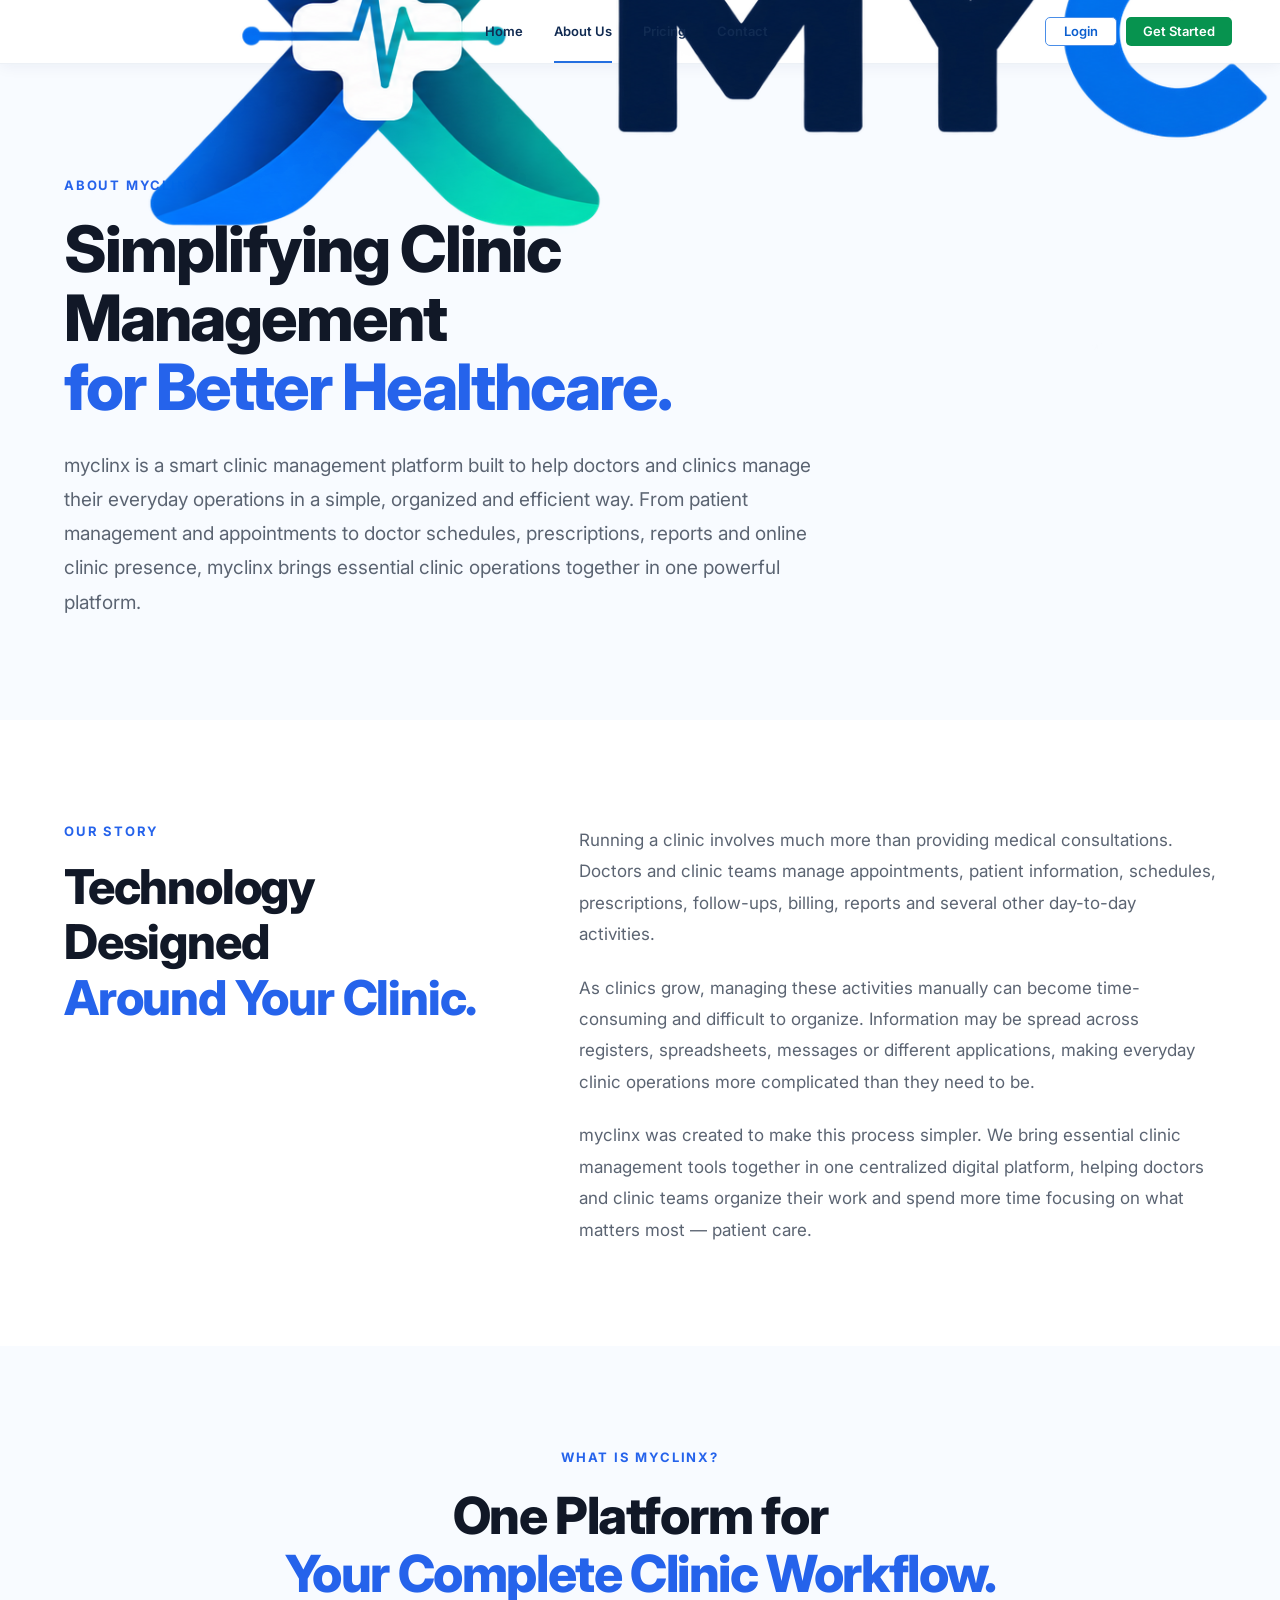
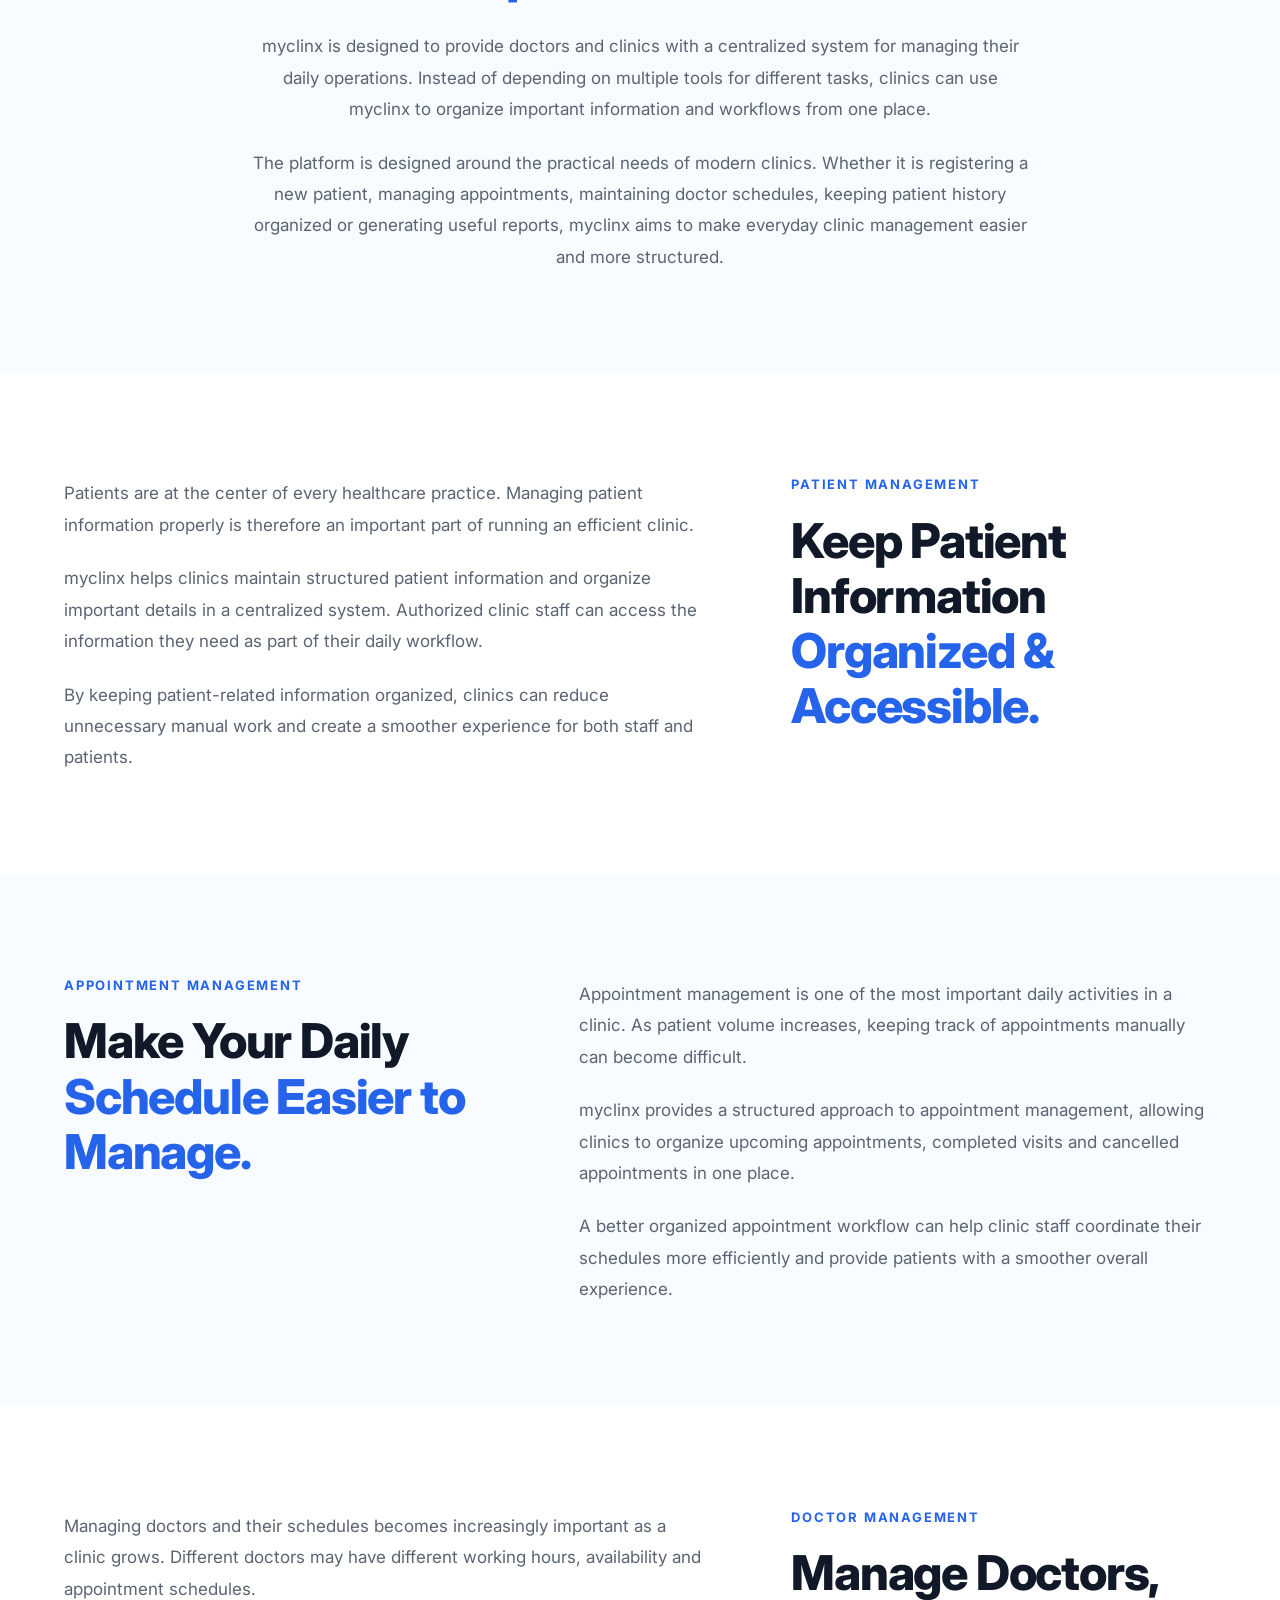
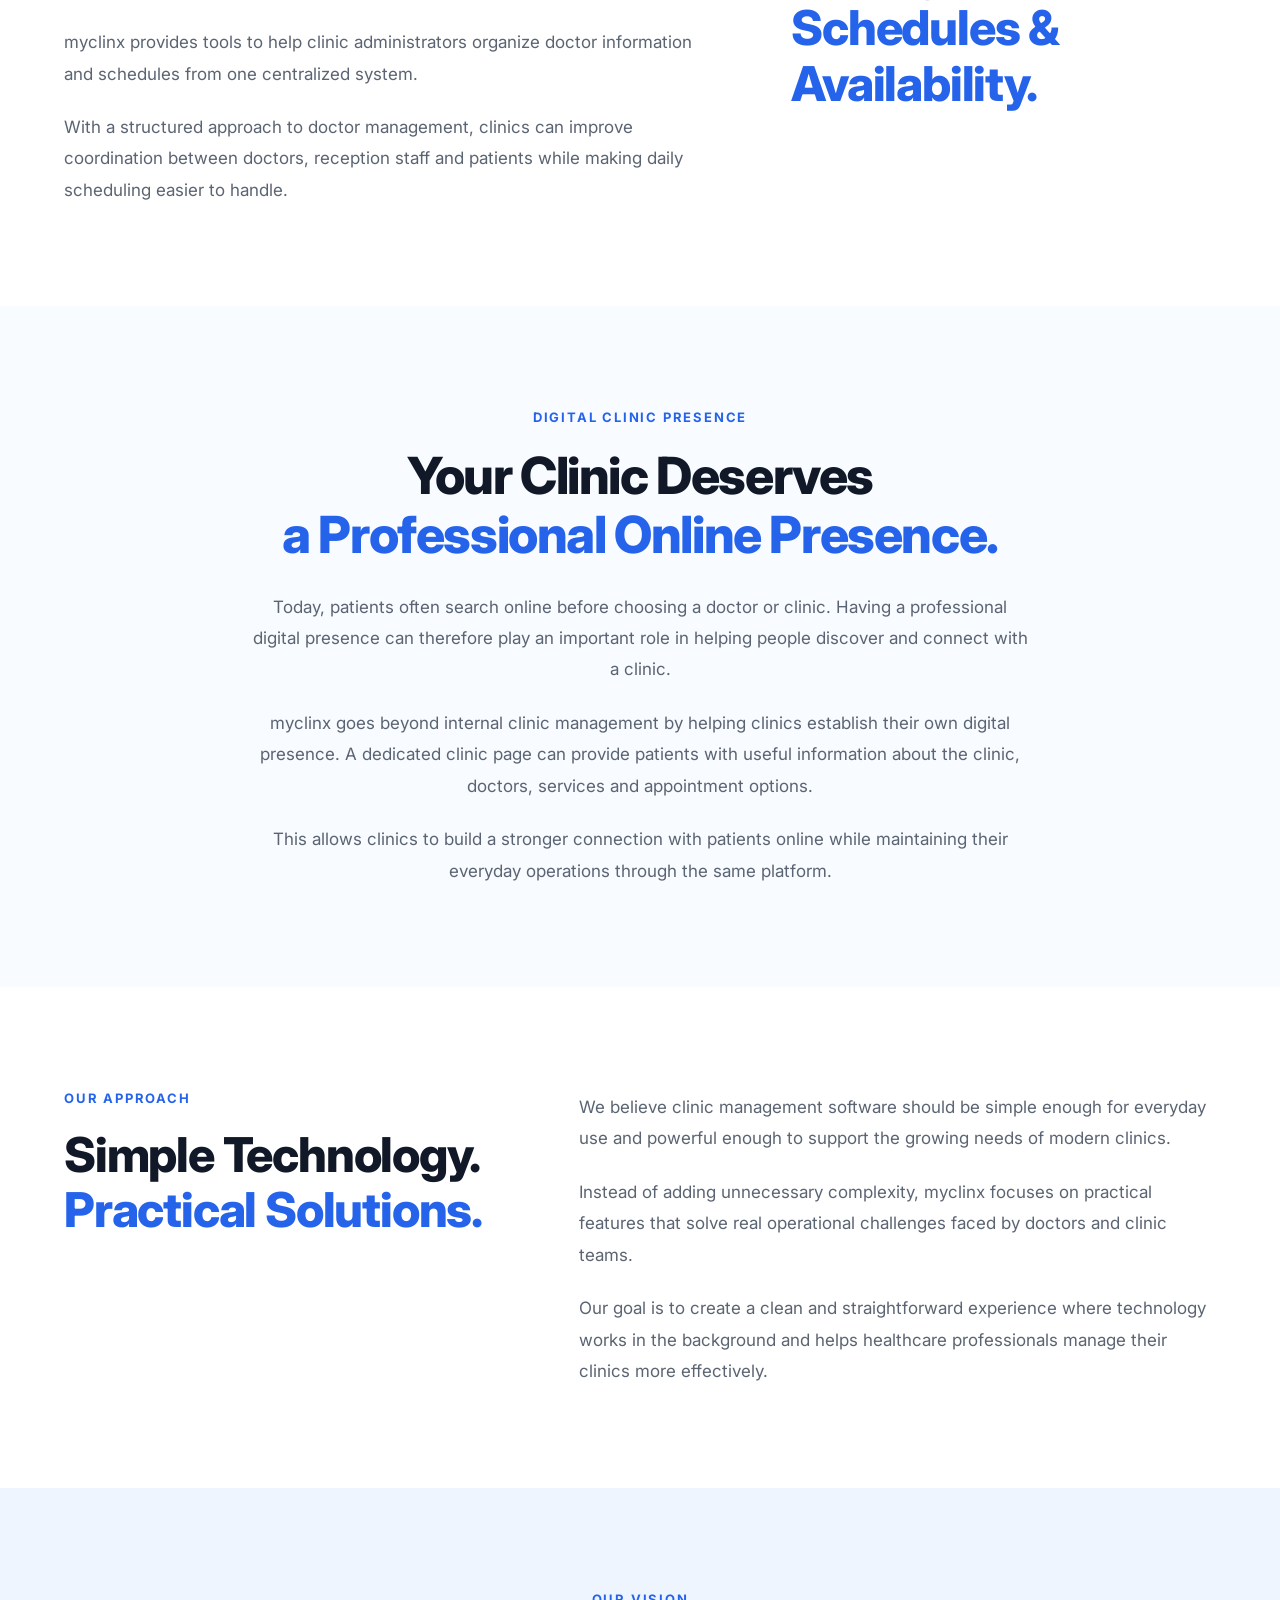
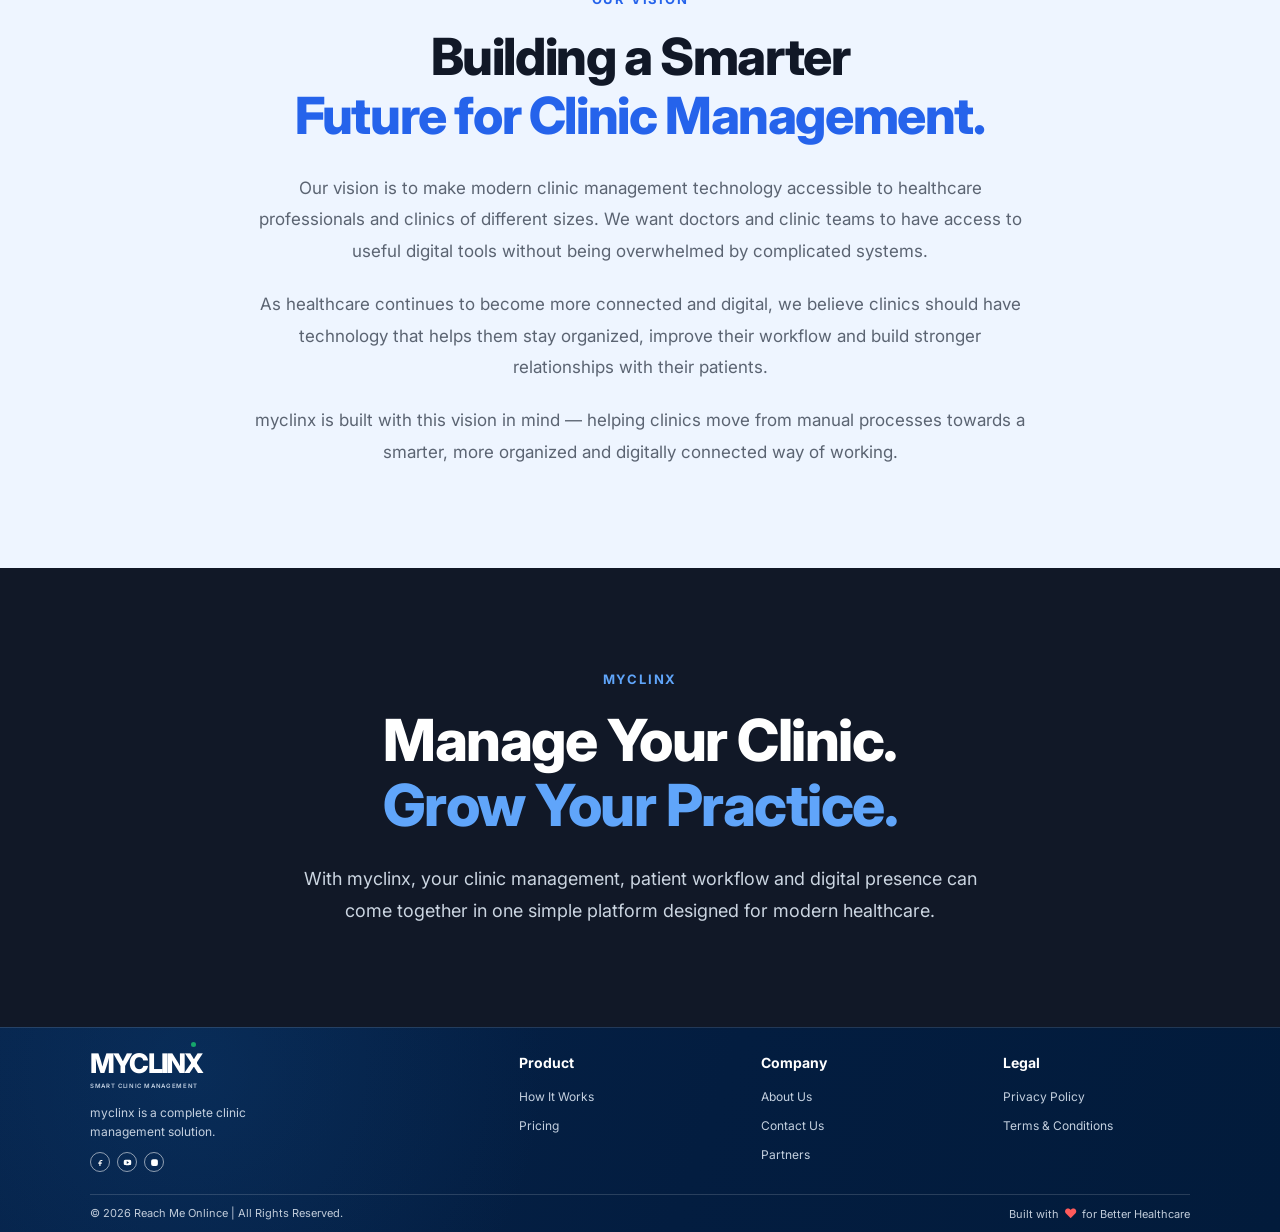
==== commit a3bd4b4f: "about.html" ====
--- a/about.html
+++ b/about.html
@@ -24,9 +24,8 @@
 
 <header class="myclinx-header">
   <div class="myclinx-container myclinx-nav">
-    <a class="myclinx-logo" href="#">
-      <div class="myclinx-logo-word">MYCLIN<span>X</span></div>
-      <div class="myclinx-logo-sub">SMART CLINIC MANAGEMENT</div>
+    <a class="myclinx-logo" href="#" aria-label="myclinx">
+      <img class="myclinx-logo-img" src="MyClinx-FinalLOGO.svg" alt="myclinx - Smart Clinic Management">
     </a>
 
     <button class="myclinx-menu" id="myclinxMenu" aria-label="Open menu">
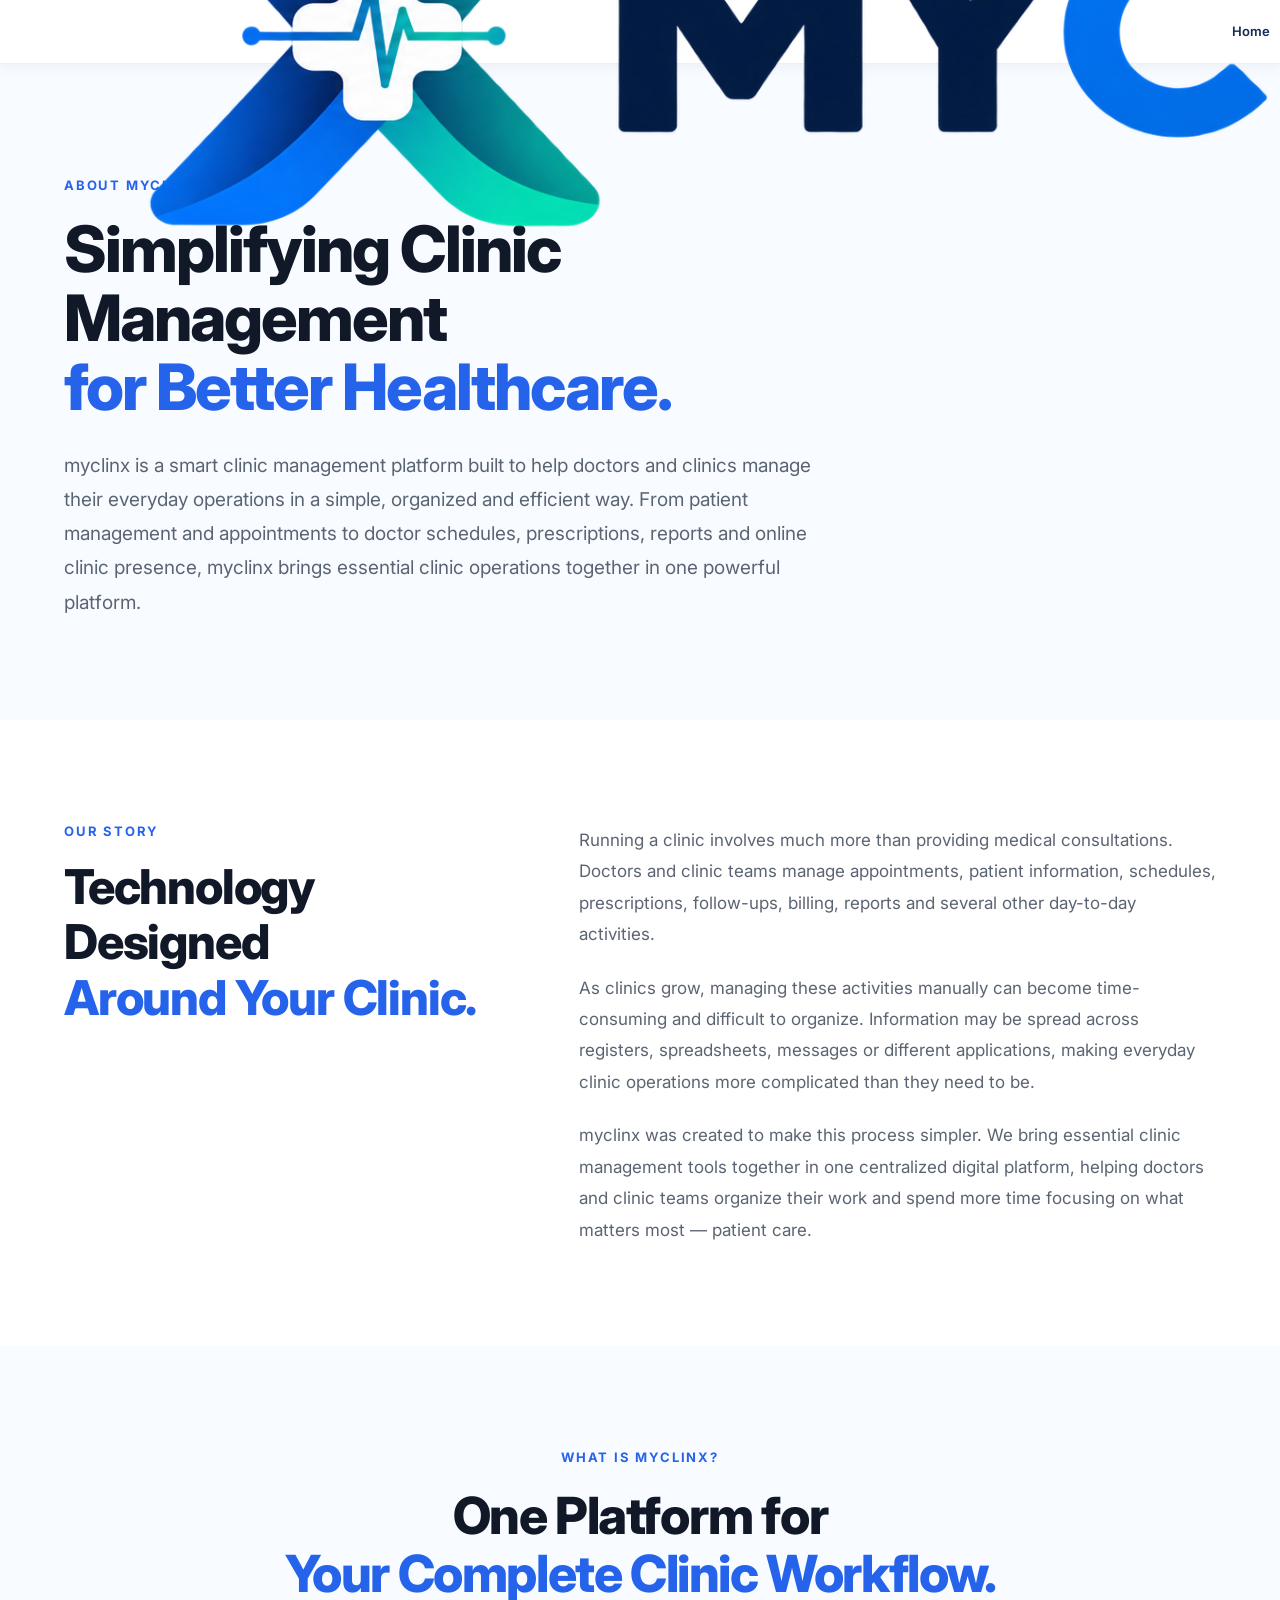
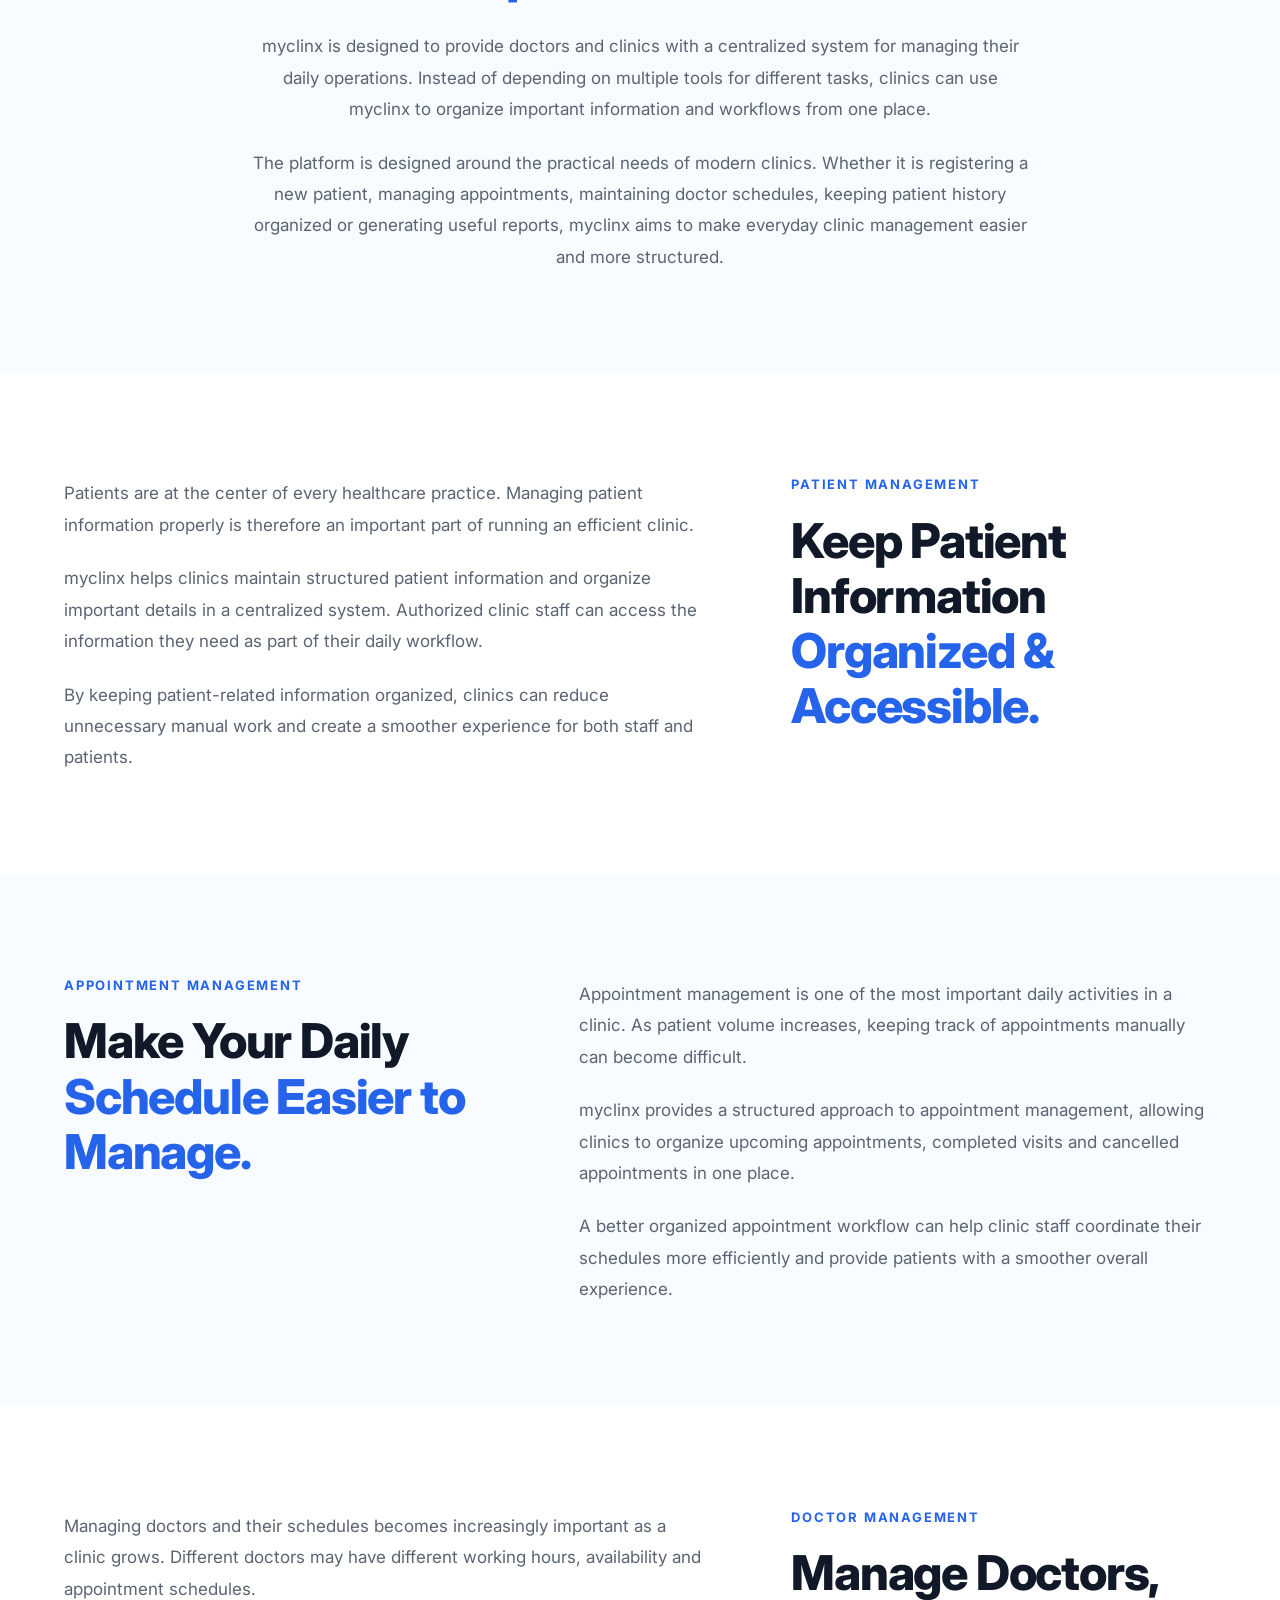
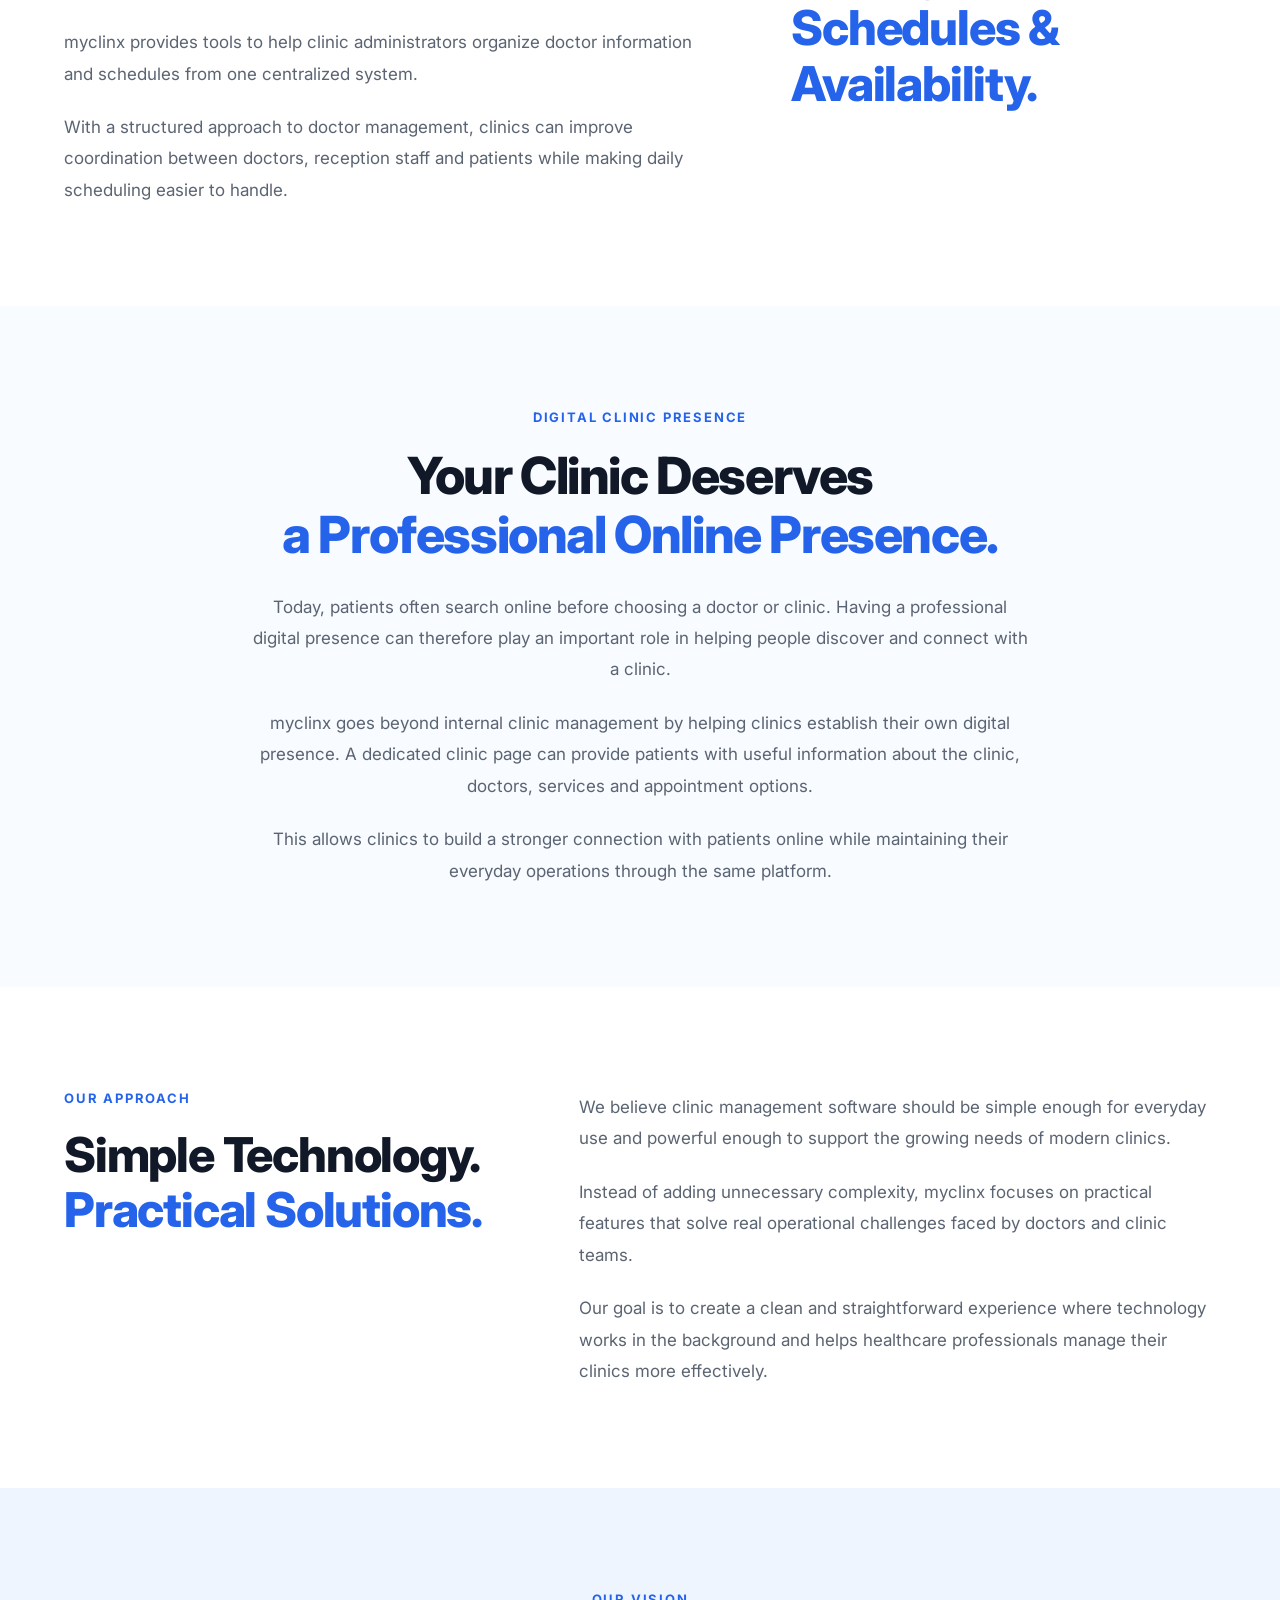
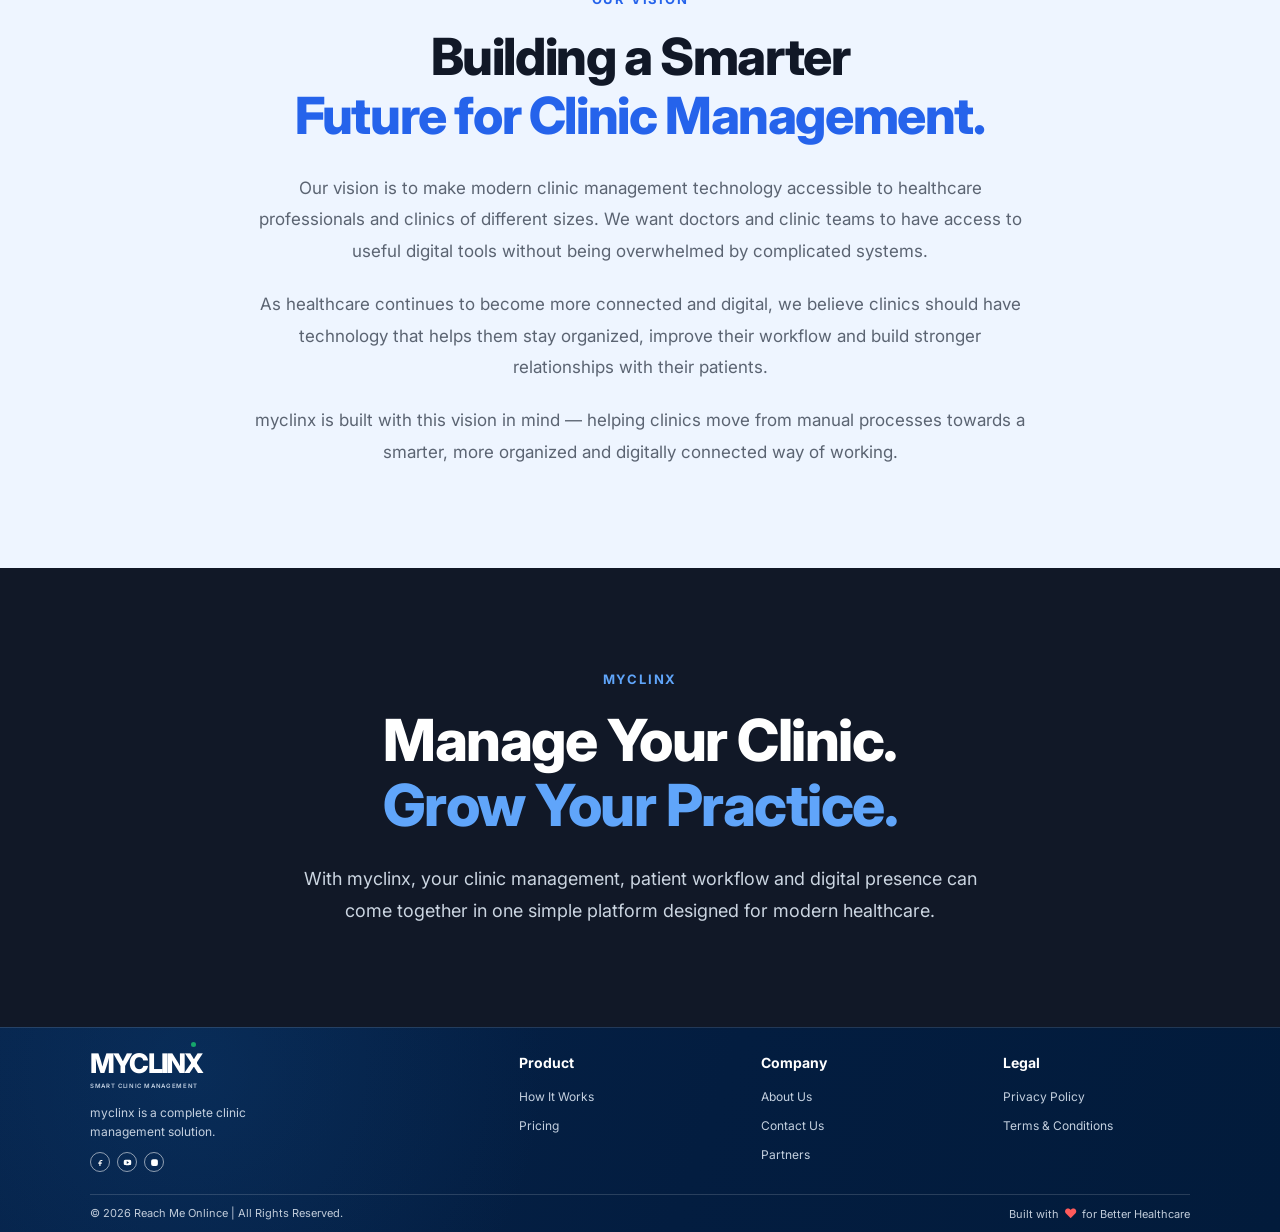
==== commit b8056af2: "about.html" ====
--- a/about.html
+++ b/about.html
@@ -24,7 +24,7 @@
 
 <header class="myclinx-header">
   <div class="myclinx-container myclinx-nav">
-    <a class="myclinx-logo" href="#" aria-label="myclinx">
+    <a class="myclinx-logo" href="#" aria-label="myclinx" style="width:100%;">
       <img class="myclinx-logo-img" src="MyClinx-FinalLOGO.svg" alt="myclinx - Smart Clinic Management">
     </a>
 
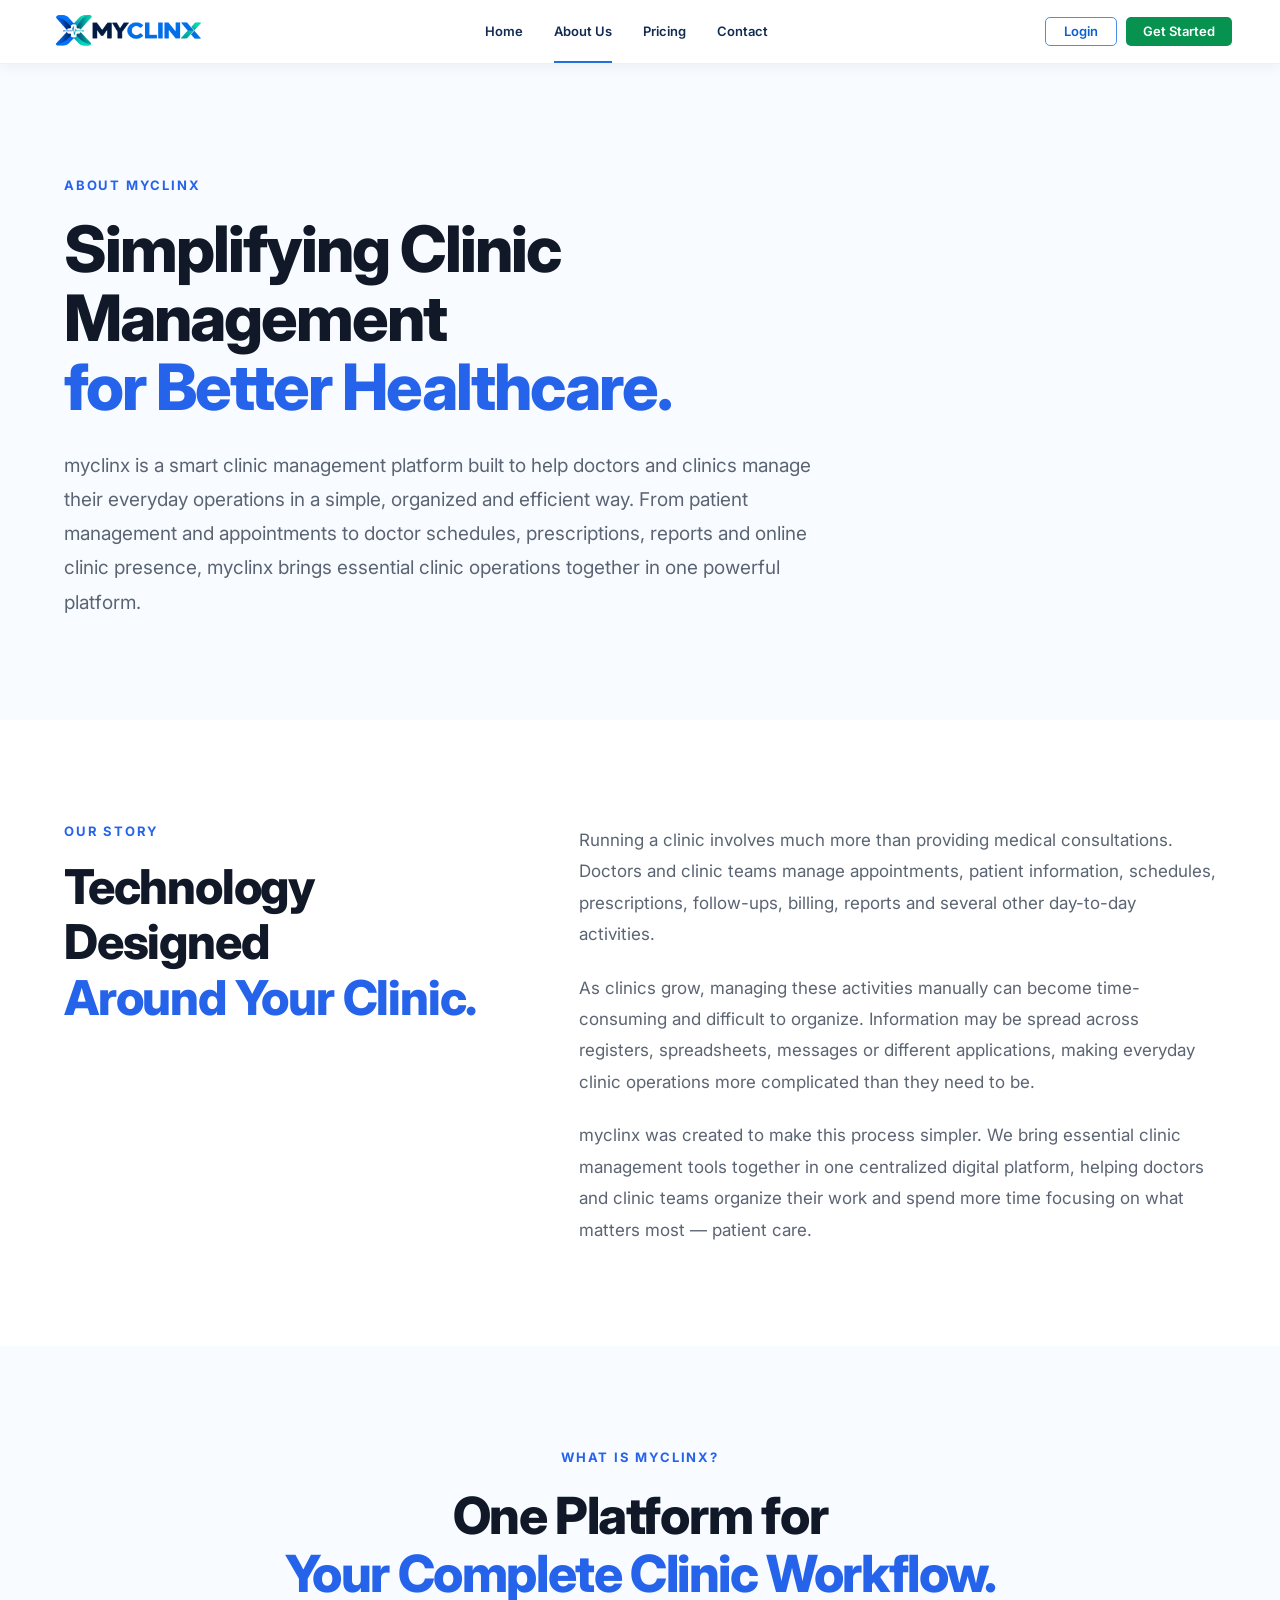
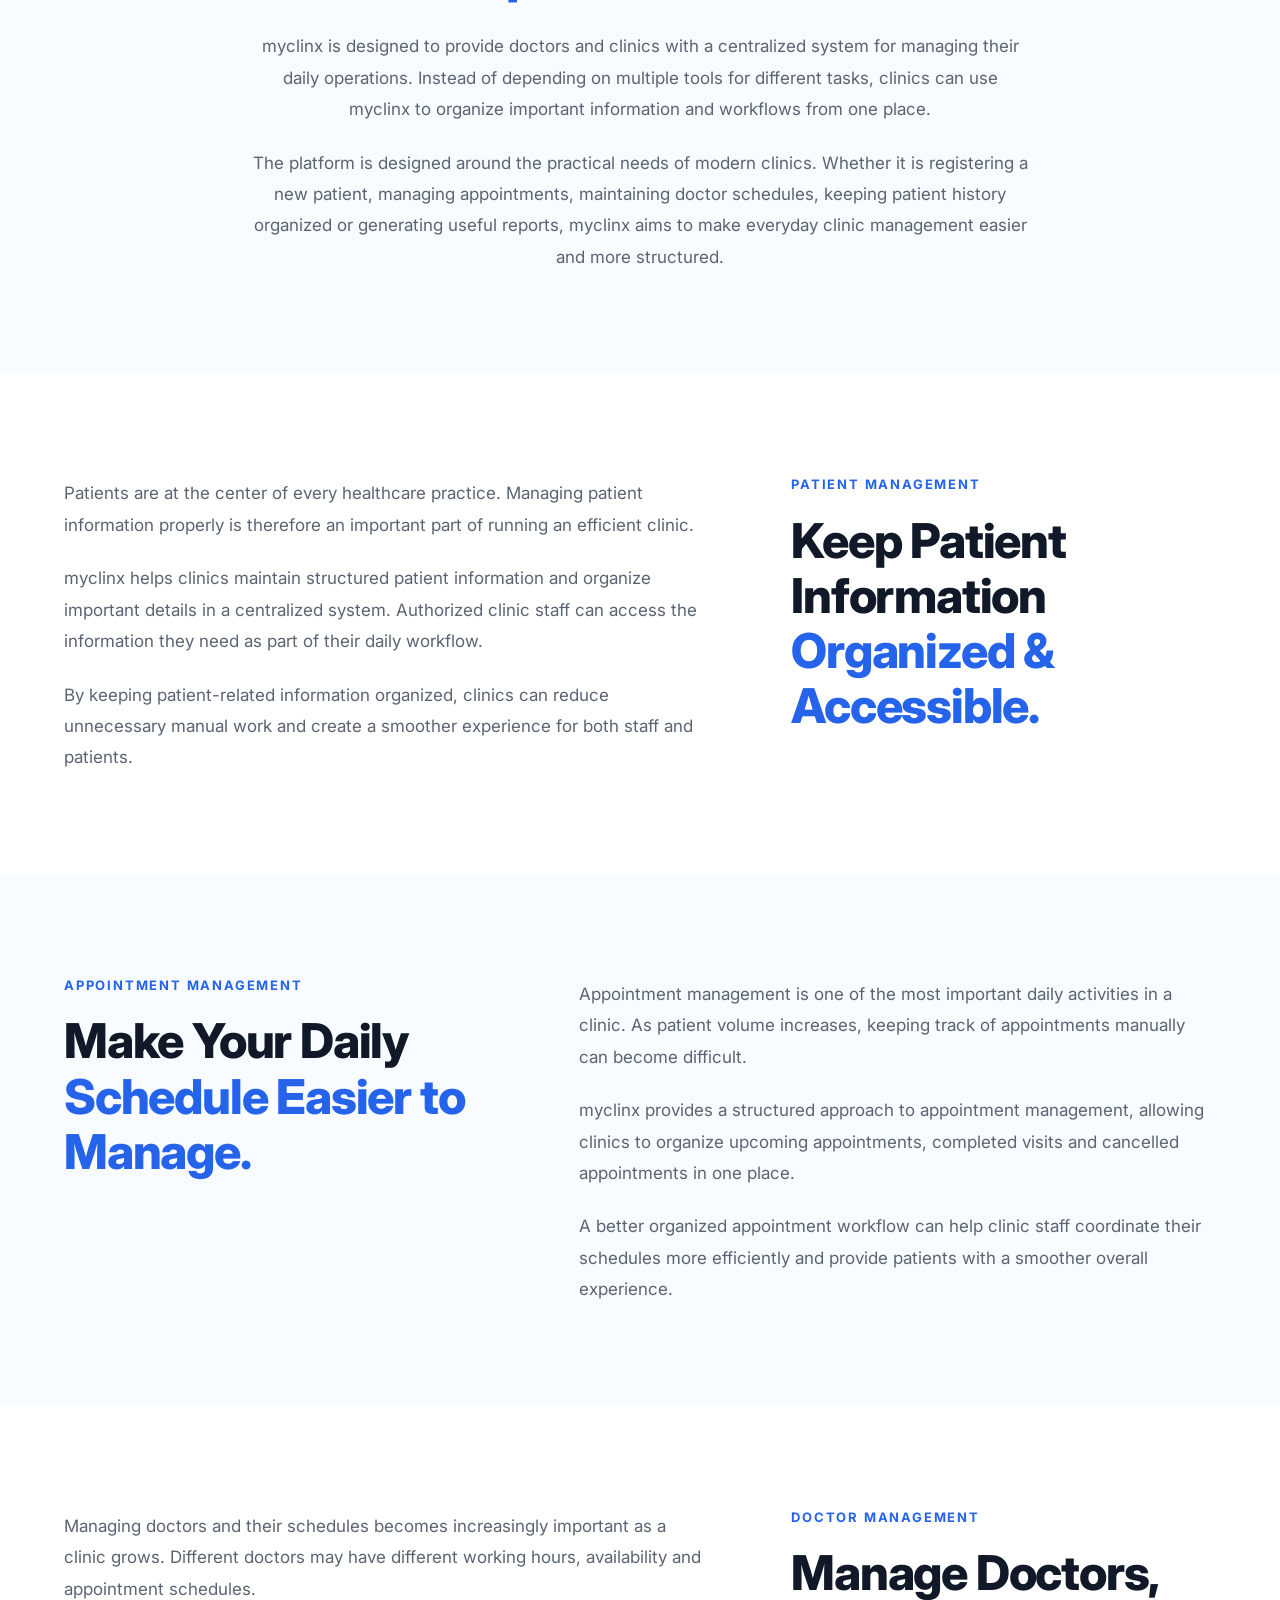
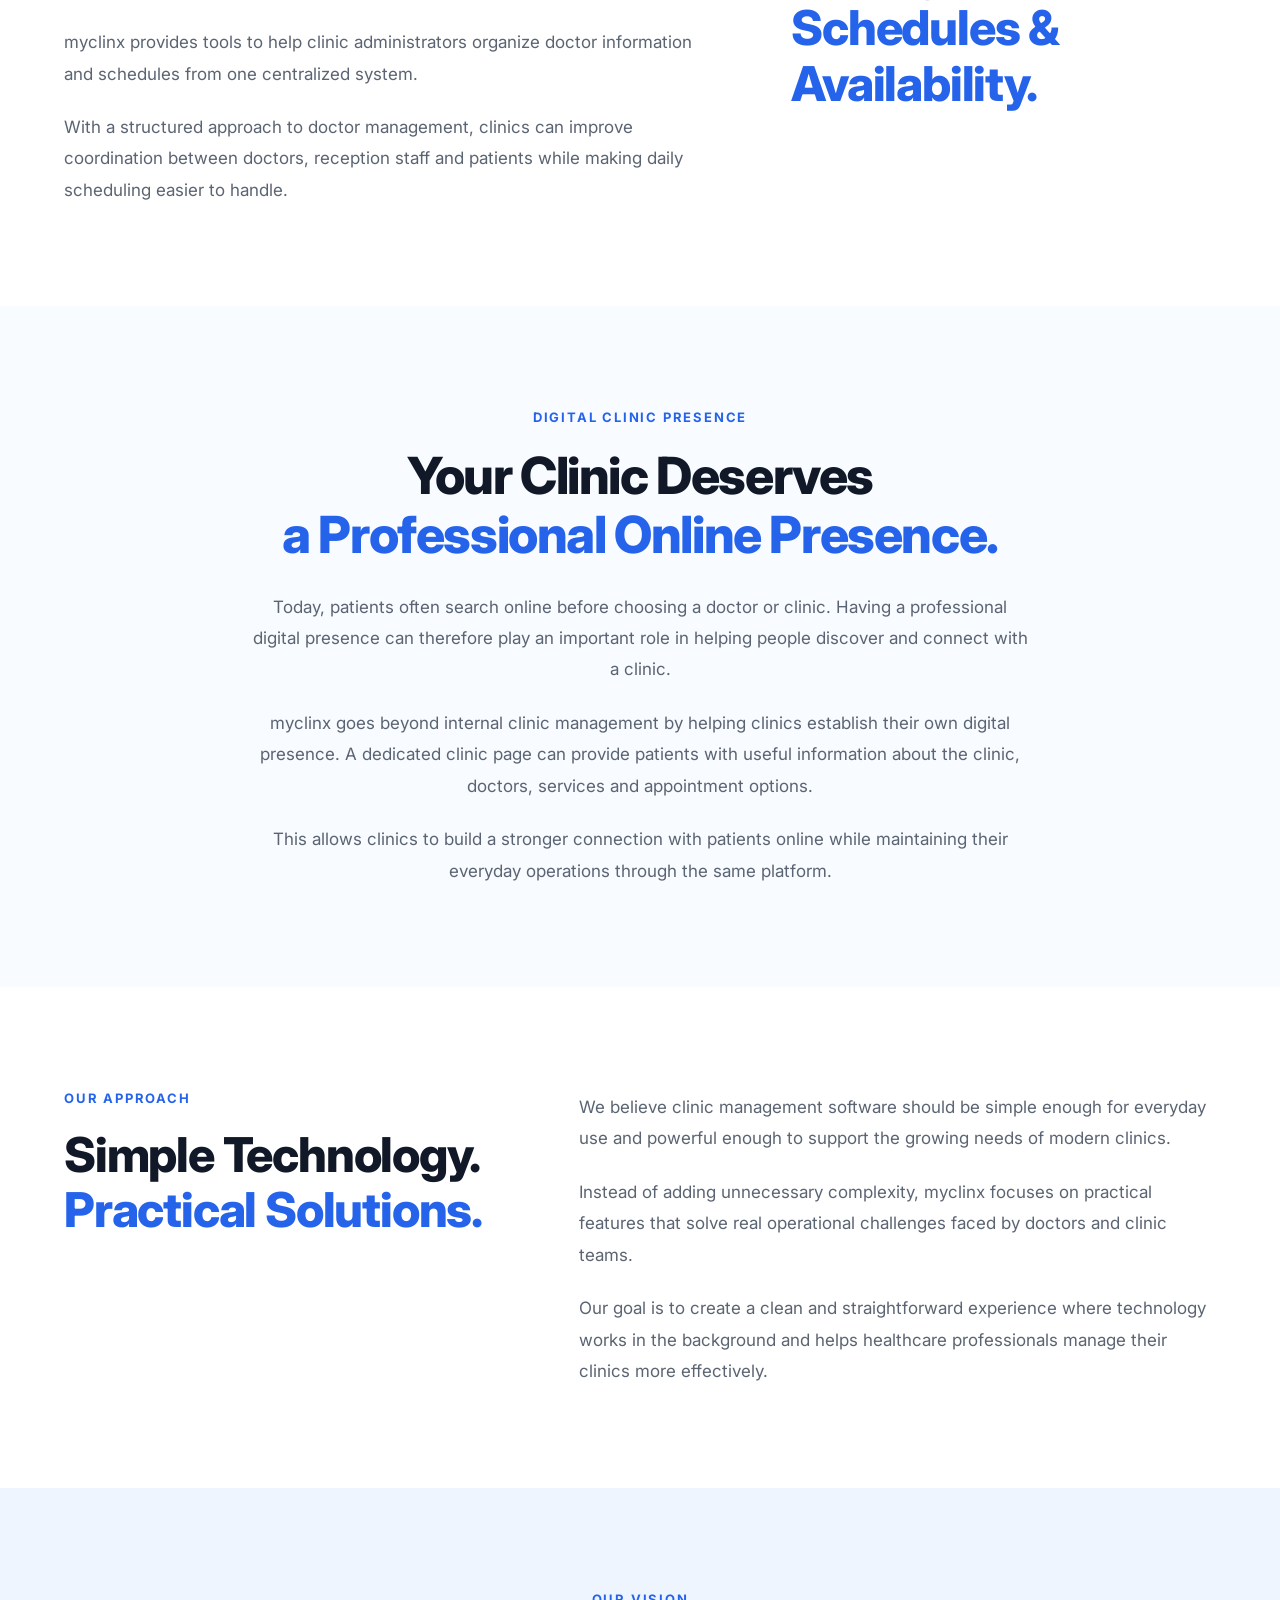
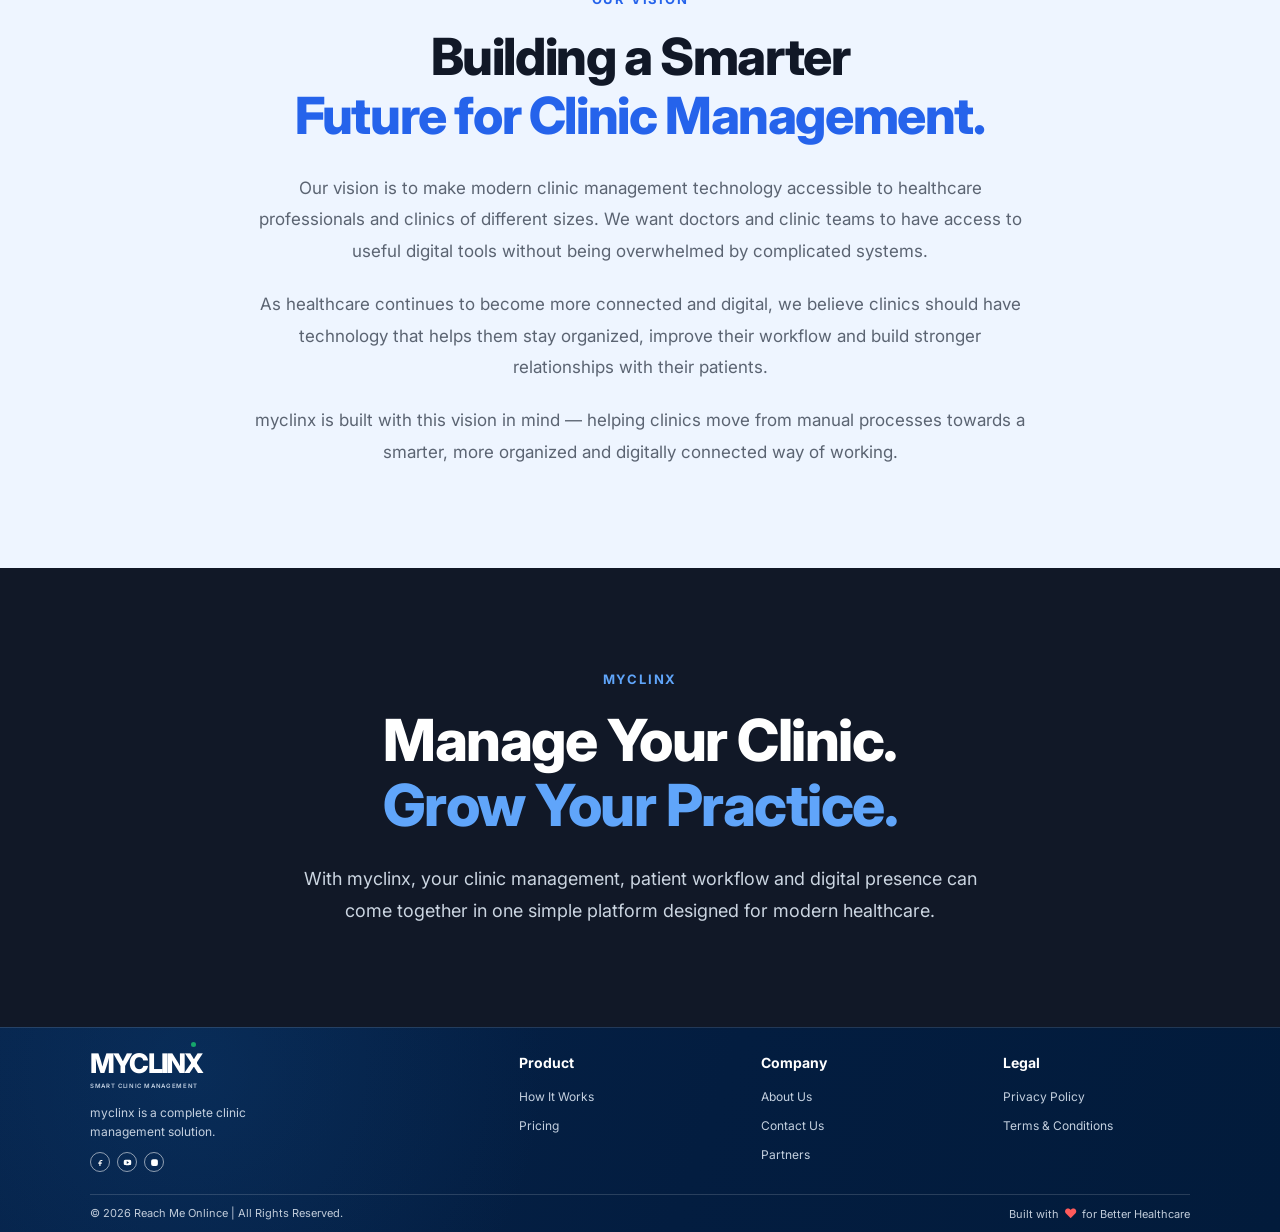
==== commit 6160cdaa: "about.html" ====
--- a/about.html
+++ b/about.html
@@ -24,8 +24,8 @@
 
 <header class="myclinx-header">
   <div class="myclinx-container myclinx-nav">
-    <a class="myclinx-logo" href="#" aria-label="myclinx" style="width:100%;">
-      <img class="myclinx-logo-img" src="MyClinx-FinalLOGO.svg" alt="myclinx - Smart Clinic Management">
+    <a class="myclinx-logo" href="#" aria-label="myclinx">
+      <img class="myclinx-logo-img" src="MyClinx-FinalLOGO.svg"  style="width:100%;" alt="myclinx - Smart Clinic Management">
     </a>
 
     <button class="myclinx-menu" id="myclinxMenu" aria-label="Open menu">
@@ -40,8 +40,8 @@
     </nav>
 
     <div class="myclinx-nav-actions">
-      <a class="myclinx-login" href="#">Login</a>
-      <a class="myclinx-start" href="#">Get Started</a>
+      <a class="myclinx-login" href="admin.myclinx.in/login">Login</a>
+      <a class="myclinx-start" href="contact.html">Get Started</a>
     </div>
   </div>
 </header>
